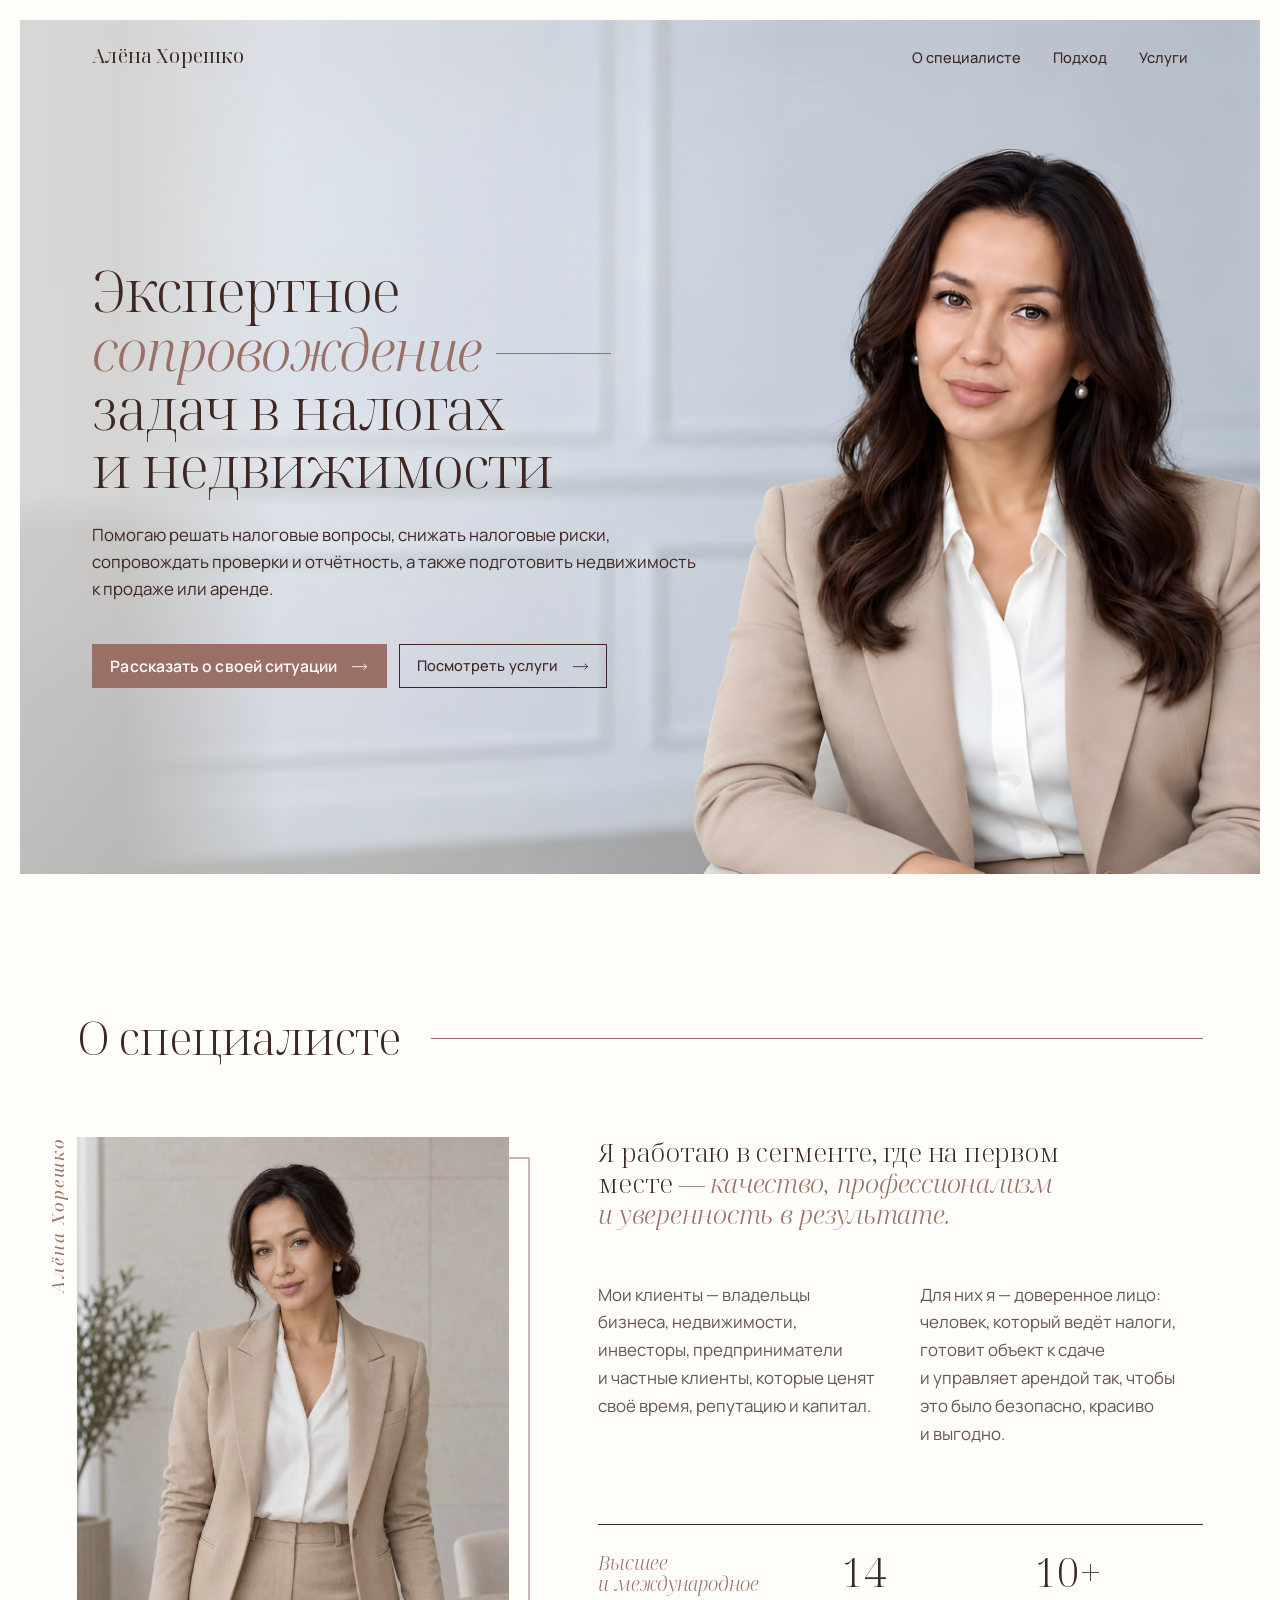
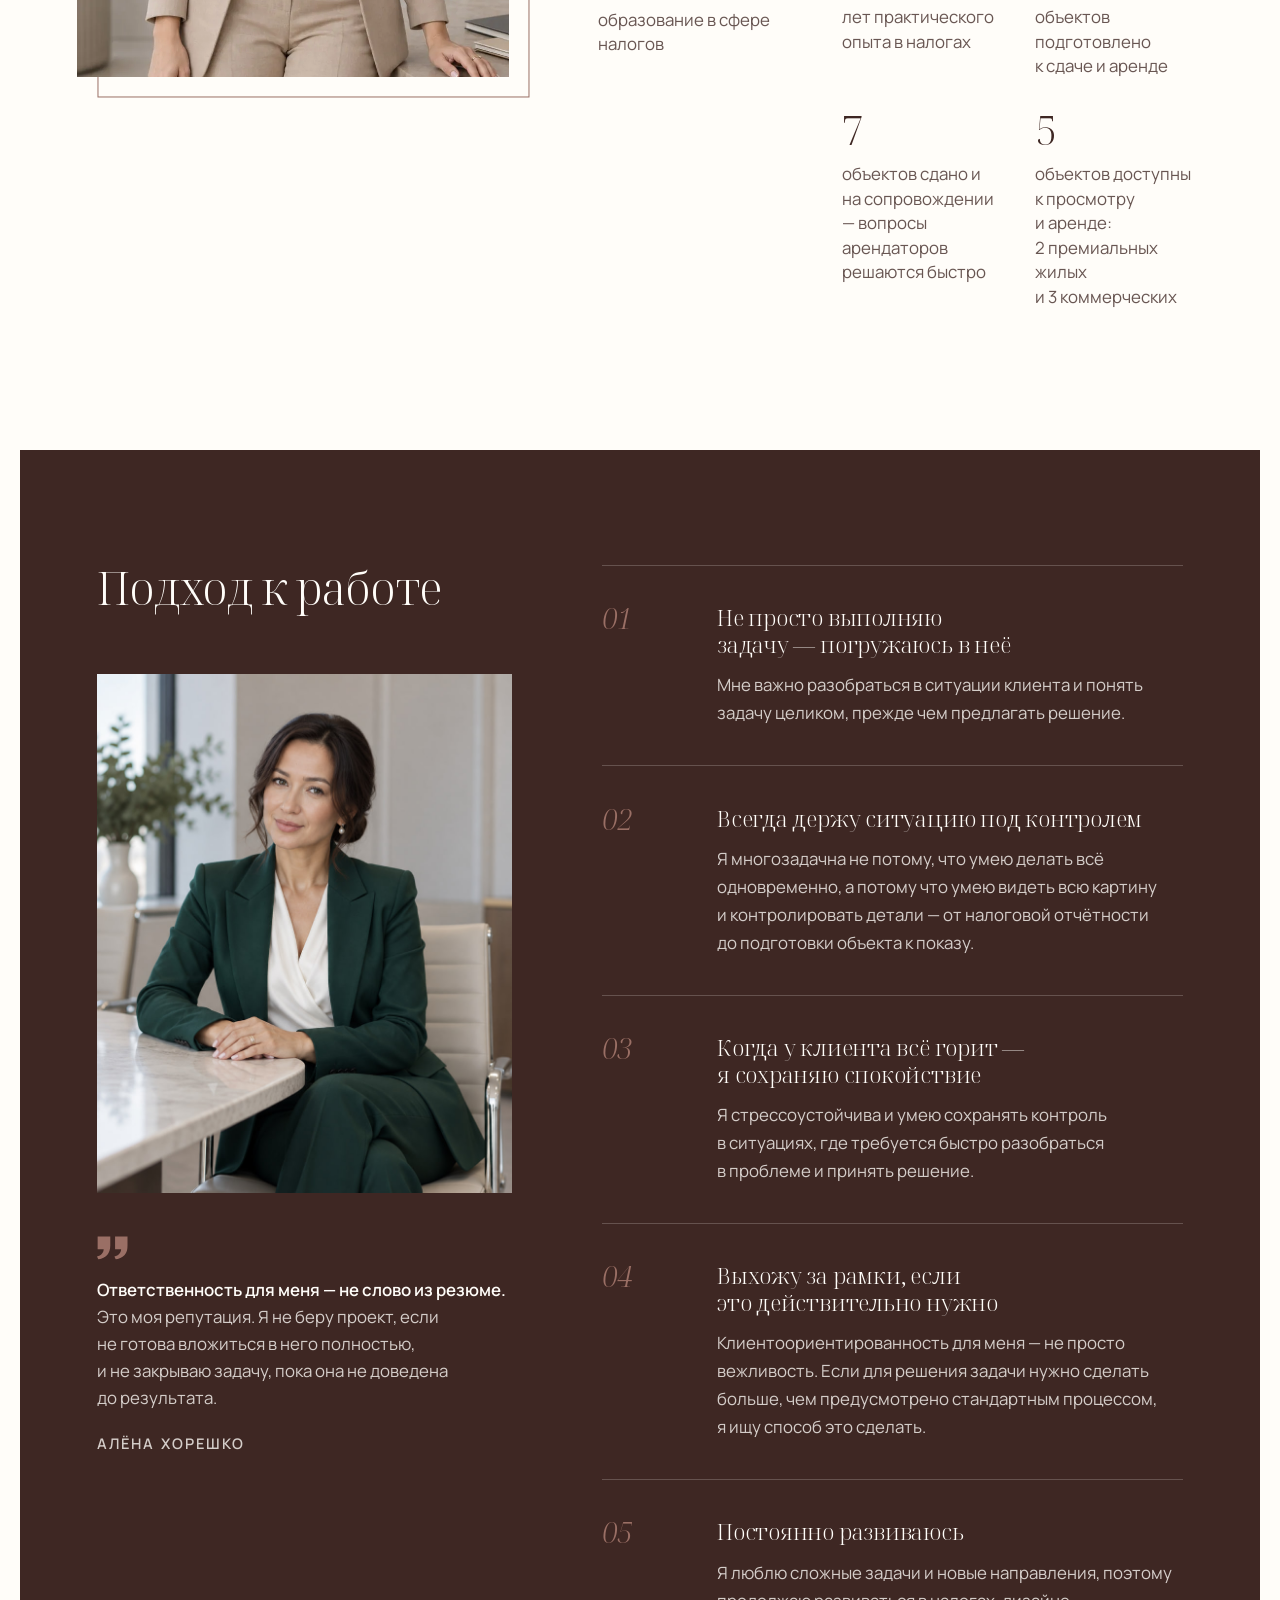
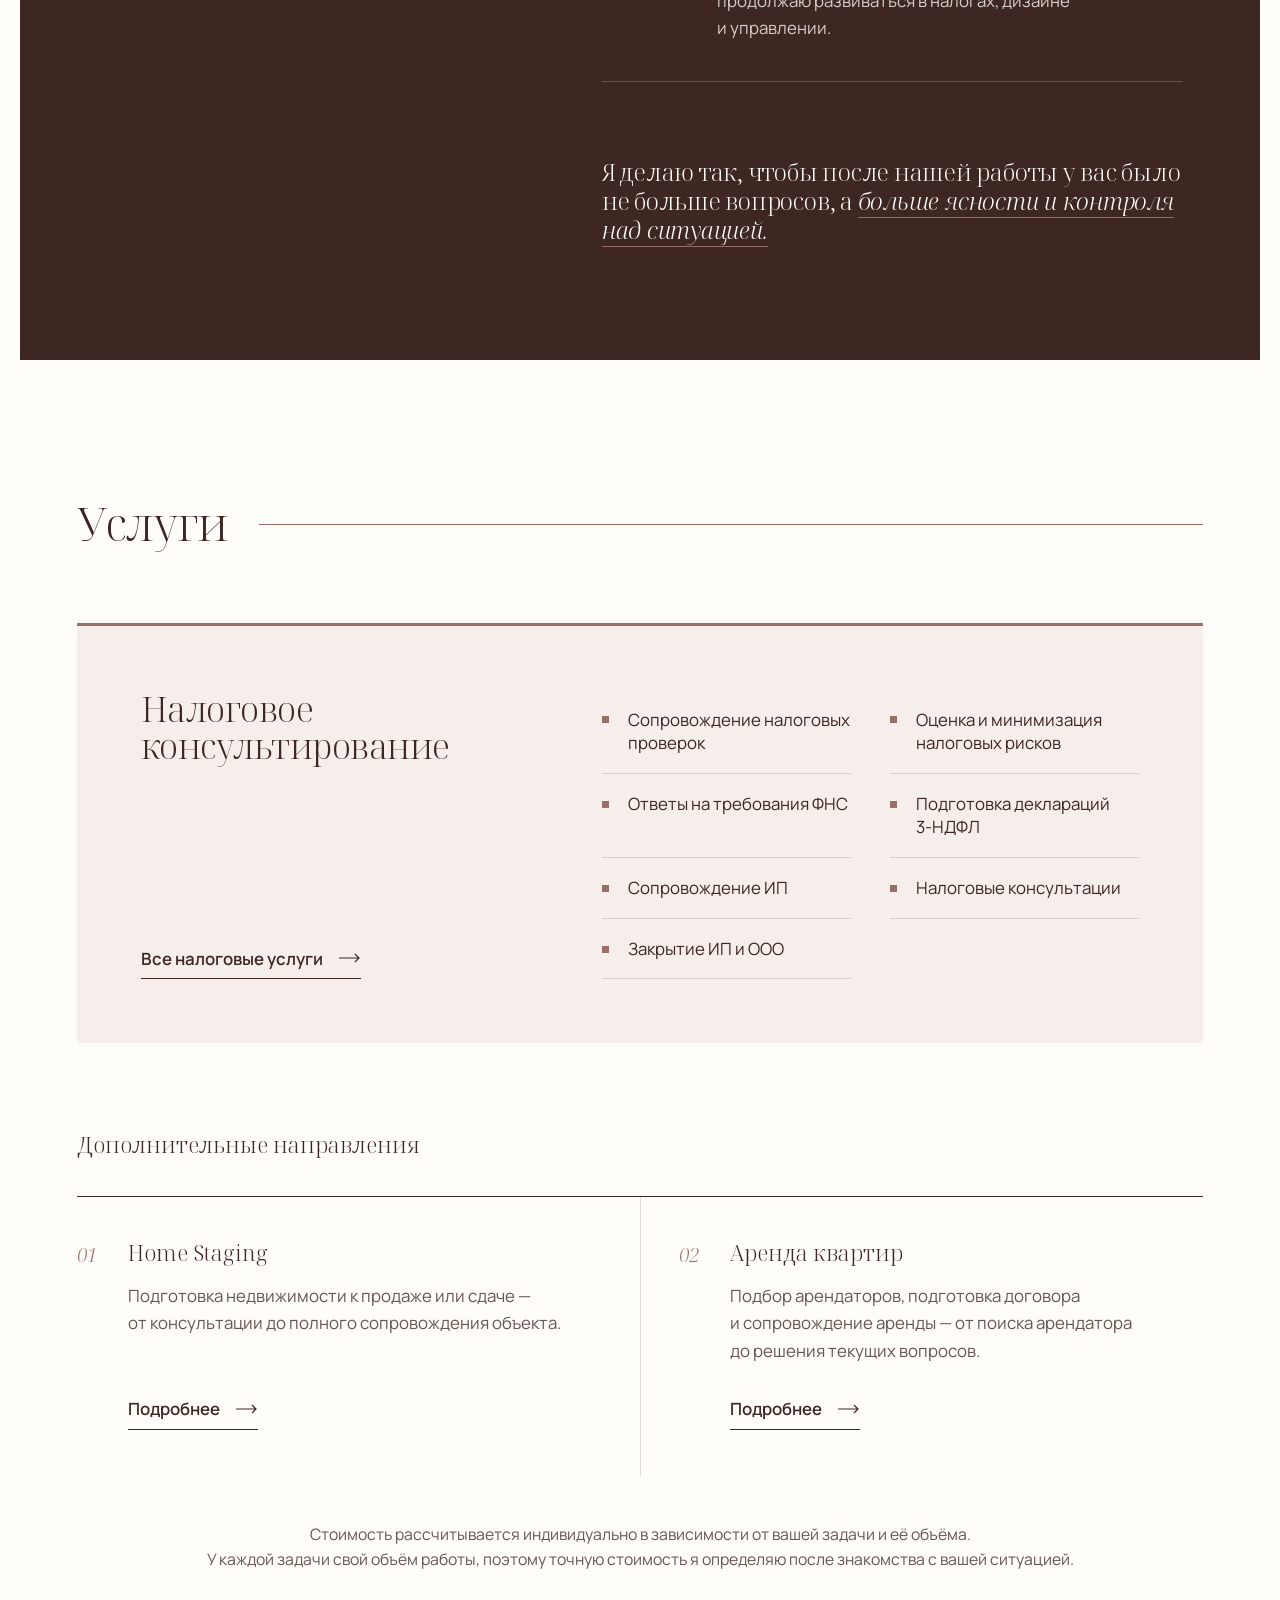
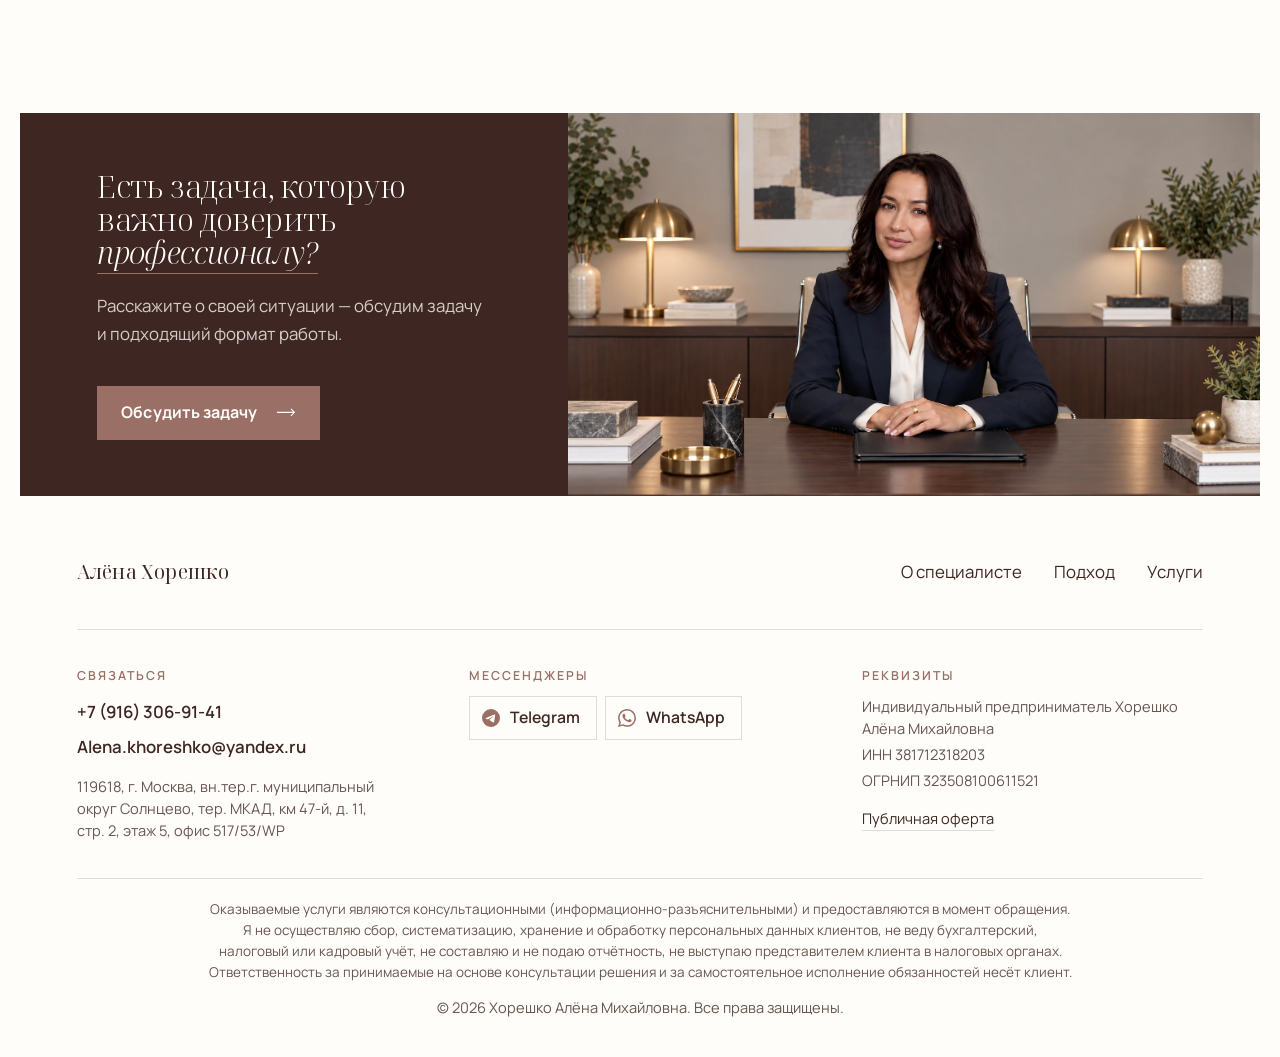
==== index.html @ bbca0799 "Аренда: второй кейс — просто фото объекта" ====
<!DOCTYPE html>
<html lang="ru">
<head>
  <meta charset="utf-8">
  <meta name="viewport" content="width=device-width, initial-scale=1">
  <title>Алёна Хорешко — сопровождение в налогах и недвижимости</title>
  <meta name="description" content="Алёна Хорешко: налоговые консультации, сопровождение налоговых проверок, 3-НДФЛ, сопровождение ИП, Home Staging и сопровождение аренды квартир. Индивидуальный подход и контроль результата.">
  <meta name="theme-color" content="#3E2723">
  <meta name="format-detection" content="telephone=no">
  <!-- После публикации указать реальный домен: -->
  <!-- <link rel="canonical" href="https://ДОМЕН/"> -->

  <meta property="og:type" content="website">
  <meta property="og:locale" content="ru_RU">
  <meta property="og:site_name" content="Алёна Хорешко">
  <meta property="og:title" content="Алёна Хорешко — экспертное сопровождение задач в налогах и недвижимости">
  <meta property="og:description" content="Помогаю решать налоговые вопросы, снижать налоговые риски, сопровождать проверки и отчётность, а также подготовить недвижимость к продаже или аренде.">
  <!-- og:image лучше указать абсолютным адресом после публикации: https://ДОМЕН/assets/img/og-image.jpg -->
  <meta property="og:image" content="assets/img/og-image.jpg">
  <meta property="og:image:width" content="1200">
  <meta property="og:image:height" content="630">
  <meta name="twitter:card" content="summary_large_image">

  <link rel="icon" href="favicon.ico" sizes="48x48">
  <link rel="icon" href="favicon.svg" type="image/svg+xml">
  <link rel="apple-touch-icon" href="apple-touch-icon.png">

  <link rel="preconnect" href="https://fonts.googleapis.com">
  <link rel="preconnect" href="https://fonts.gstatic.com" crossorigin>
  <link rel="stylesheet" href="https://fonts.googleapis.com/css2?family=Manrope:wght@400;500;600;700&amp;family=Noto+Serif+Display:ital,wght@0,300;0,400;1,300;1,400&amp;display=swap">


  <link rel="stylesheet" href="assets/css/style.css?v=20260929122101">

  <script type="application/ld+json">
  {
    "@context": "https://schema.org",
    "@type": "ProfessionalService",
    "name": "Алёна Хорешко",
    "description": "Экспертное сопровождение задач в налогах и недвижимости: налоговое консультирование, сопровождение налоговых проверок, Home Staging, сопровождение аренды квартир.",
    "image": "assets/img/og-image.jpg",
    "founder": {
      "@type": "Person",
      "name": "Алёна Хорешко",
      "knowsAbout": ["Налоговое консультирование", "Налоговые проверки", "Декларация 3-НДФЛ", "Home Staging", "Аренда недвижимости"]
    },
    "hasOfferCatalog": {
      "@type": "OfferCatalog",
      "name": "Услуги",
      "itemListElement": [
        {"@type": "Offer", "itemOffered": {"@type": "Service", "name": "Налоговое консультирование"}},
        {"@type": "Offer", "itemOffered": {"@type": "Service", "name": "Home Staging"}},
        {"@type": "Offer", "itemOffered": {"@type": "Service", "name": "Аренда квартир"}}
      ]
    }
  }
  </script>
</head>
<body>
  <a class="skip-link" href="#main">Перейти к содержанию</a>

  <div class="frame">
    <header class="site-header" id="top">
      <a class="logo" href="#top" aria-label="Алёна Хорешко — на главную">Алёна Хорешко</a>

      <button class="menu-toggle" type="button" aria-expanded="false" aria-controls="site-nav">
        <span class="menu-toggle__label visually-hidden">Открыть меню</span>
        <span class="menu-toggle__bars" aria-hidden="true"></span>
      </button>

      <nav class="site-nav" id="site-nav" aria-label="Основная навигация">
        <ul class="site-nav__list">
          <li><a class="site-nav__link" href="#about">О специалисте</a></li>
          <li><a class="site-nav__link" href="#approach">Подход</a></li>
          <li><a class="site-nav__link" href="#services">Услуги</a></li>
        </ul>
      </nav>
    </header>

    <main id="main">

      <!-- 01 — Первый экран -->
      <section class="hero" aria-labelledby="hero-title">
        <picture class="hero__media">
          <!-- единый кадр на всех экранах: свободный фон под текст слева, портрет справа -->
          <img class="hero__img"
               src="assets/img/hero-alena-office.webp"
               width="6400" height="3600"
               alt="Алёна Хорешко в бежевом костюме в светлом офисе"
               fetchpriority="high" decoding="async">
        </picture>

        <div class="hero__content">
          <h1 class="hero__title" id="hero-title">
            Экспертное <em class="hero__accent">сопровождение</em>
            задач в&nbsp;налогах и&nbsp;недвижимости
          </h1>
          <p class="hero__lead">
            Помогаю решать налоговые вопросы, снижать налоговые риски, сопровождать проверки и&nbsp;отчётность, а&nbsp;также подготовить недвижимость к&nbsp;продаже или аренде.
          </p>
          <div class="hero__actions">
            <a class="btn btn--primary btn--on-dark" href="#contact" data-contact aria-haspopup="dialog">
              <span>Рассказать о&nbsp;своей ситуации</span>
              <svg class="btn__icon" width="22" height="10" viewBox="0 0 22 10" aria-hidden="true" focusable="false"><path d="M0 5h20M16 1l4 4-4 4" fill="none" stroke="currentColor" stroke-width="1.2"/></svg>
            </a>
            <a class="btn btn--ghost" href="#services">
              <span>Посмотреть услуги</span>
              <svg class="btn__icon" width="22" height="10" viewBox="0 0 22 10" aria-hidden="true" focusable="false"><path d="M0 5h20M16 1l4 4-4 4" fill="none" stroke="currentColor" stroke-width="1.2"/></svg>
            </a>
          </div>
        </div>
      </section>

      <!-- 02 — О специалисте -->
      <section class="section about" id="about" aria-labelledby="about-title">
        <div class="section-head" data-reveal>
          <h2 class="section-head__title" id="about-title">О&nbsp;специалисте</h2>
          <span class="section-head__rule" aria-hidden="true"></span>
        </div>

        <div class="about__grid">
          <figure class="about__photo framed" data-reveal>
            <!-- исходный файл без пересжатия -->
            <picture>
              <img src="assets/img/alena-about-new.png"
                   width="853" height="1280" loading="lazy" decoding="async"
                   alt="Алёна Хорешко в светлом костюме">
            </picture>
            <span class="about__signature" aria-hidden="true">Алёна Хорешко</span>
          </figure>

          <div class="about__body">
            <p class="about__statement" data-reveal>
              Я&nbsp;работаю в&nbsp;сегменте, где на&nbsp;первом месте&nbsp;— <em>качество, профессионализм и&nbsp;уверенность в&nbsp;результате.</em>
            </p>
            <div class="about__text" data-reveal>
              <p>Мои клиенты&nbsp;— владельцы бизнеса, недвижимости, инвесторы, предприниматели и&nbsp;частные клиенты, которые ценят своё время, репутацию и&nbsp;капитал.</p>
              <p>Для них я&nbsp;— доверенное лицо: человек, который ведёт налоги, готовит объект к&nbsp;сдаче и&nbsp;управляет арендой так, чтобы это было безопасно, красиво и&nbsp;выгодно.</p>
            </div>
            <ul class="facts" data-reveal>
              <li class="fact fact--wide">
                <span class="fact__value fact__value--word">Высшее и&nbsp;международное</span>
                <span class="fact__label">образование в&nbsp;сфере налогов</span>
              </li>
              <li class="fact">
                <span class="fact__value">14</span>
                <span class="fact__label">лет практического опыта в&nbsp;налогах</span>
              </li>
              <li class="fact">
                <span class="fact__value">10+</span>
                <span class="fact__label">объектов подготовлено к&nbsp;сдаче и&nbsp;аренде</span>
              </li>
              <li class="fact">
                <span class="fact__value">7</span>
                <span class="fact__label">объектов сдано и на&nbsp;сопровождении&nbsp;— вопросы арендаторов решаются быстро</span>
              </li>
              <li class="fact">
                <span class="fact__value">5</span>
                <span class="fact__label">объектов доступны к&nbsp;просмотру и&nbsp;аренде: 2&nbsp;премиальных жилых и&nbsp;3&nbsp;коммерческих</span>
              </li>
            </ul>
          </div>
        </div>
      </section>

      <!-- 03 — Подход к работе -->
      <section class="section approach" id="approach" aria-labelledby="approach-title">
        <div class="approach__inner">
          <div class="approach__aside">
            <div class="section-head section-head--light" data-reveal>
              <h2 class="section-head__title" id="approach-title">Подход к&nbsp;работе</h2>
            </div>

            <figure class="quote" data-reveal>
              <div class="quote__photo">
                <picture>
                  <img src="assets/img/alena-approach-new.png"
                       width="853" height="1280" loading="lazy" decoding="async"
                       alt="Алёна Хорешко в зелёном костюме">
                </picture>
              </div>
              <blockquote class="quote__text">
                <svg class="quote__mark" width="34" height="26" viewBox="0 0 34 26" aria-hidden="true" focusable="false"><path d="M0 26V15.6C0 6.9 4.6 1.7 13.2 0l1.5 3.3C9.9 4.6 7.5 7.4 7.3 11.4H14V26H0Zm19.3 0V15.6C19.3 6.9 23.9 1.7 32.5 0L34 3.3c-4.8 1.3-7.2 4.1-7.4 8.1h6.7V26H19.3Z" fill="currentColor"/></svg>
                <p><strong>Ответственность для меня&nbsp;— не&nbsp;слово из&nbsp;резюме.</strong> Это моя репутация. Я&nbsp;не&nbsp;беру проект, если не&nbsp;готова вложиться в&nbsp;него полностью, и&nbsp;не&nbsp;закрываю задачу, пока она не&nbsp;доведена до&nbsp;результата.</p>
              </blockquote>
              <figcaption class="quote__author">Алёна Хорешко</figcaption>
            </figure>
          </div>

          <div class="approach__main">
            <ol class="principles">
              <li class="principle" data-reveal>
                <span class="principle__num" aria-hidden="true">01</span>
                <div class="principle__body">
                  <h3 class="principle__title">Не просто выполняю задачу&nbsp;— погружаюсь в&nbsp;неё</h3>
                  <p>Мне важно разобраться в&nbsp;ситуации клиента и&nbsp;понять задачу целиком, прежде чем предлагать решение.</p>
                </div>
              </li>
              <li class="principle" data-reveal>
                <span class="principle__num" aria-hidden="true">02</span>
                <div class="principle__body">
                  <h3 class="principle__title">Всегда держу ситуацию под контролем</h3>
                  <p>Я&nbsp;многозадачна не&nbsp;потому, что умею делать всё одновременно, а&nbsp;потому что умею видеть всю картину и&nbsp;контролировать детали&nbsp;— от&nbsp;налоговой отчётности до&nbsp;подготовки объекта к&nbsp;показу.</p>
                </div>
              </li>
              <li class="principle" data-reveal>
                <span class="principle__num" aria-hidden="true">03</span>
                <div class="principle__body">
                  <h3 class="principle__title">Когда у&nbsp;клиента всё горит&nbsp;— я&nbsp;сохраняю спокойствие</h3>
                  <p>Я&nbsp;стрессоустойчива и&nbsp;умею сохранять контроль в&nbsp;ситуациях, где требуется быстро разобраться в&nbsp;проблеме и&nbsp;принять решение.</p>
                </div>
              </li>
              <li class="principle" data-reveal>
                <span class="principle__num" aria-hidden="true">04</span>
                <div class="principle__body">
                  <h3 class="principle__title">Выхожу за&nbsp;рамки, если это действительно нужно</h3>
                  <p>Клиентоориентированность для меня&nbsp;— не&nbsp;просто вежливость. Если для решения задачи нужно сделать больше, чем предусмотрено стандартным процессом, я&nbsp;ищу способ это сделать.</p>
                </div>
              </li>
              <li class="principle" data-reveal>
                <span class="principle__num" aria-hidden="true">05</span>
                <div class="principle__body">
                  <h3 class="principle__title">Постоянно развиваюсь</h3>
                  <p>Я&nbsp;люблю сложные задачи и&nbsp;новые направления, поэтому продолжаю развиваться в&nbsp;налогах, дизайне и&nbsp;управлении.</p>
                </div>
              </li>
            </ol>

            <p class="approach__outro" data-reveal>
              Я&nbsp;делаю так, чтобы после нашей работы у&nbsp;вас было не&nbsp;больше вопросов, а&nbsp;<em>больше ясности и&nbsp;контроля над ситуацией.</em>
            </p>
          </div>
        </div>
      </section>

      <!-- 04 — Услуги -->
      <section class="section services" id="services" aria-labelledby="services-title">
        <div class="section-head" data-reveal>
          <h2 class="section-head__title" id="services-title">Услуги</h2>
          <span class="section-head__rule" aria-hidden="true"></span>
        </div>

        <article class="service-main" aria-labelledby="service-tax-title" data-reveal>
          <div class="service-main__head">
            <h3 class="service-main__title" id="service-tax-title">Налоговое консультирование</h3>
            <a class="link-arrow" href="nalogovoe-konsultirovanie.html">
              <span>Все налоговые услуги</span>
              <svg class="link-arrow__icon" width="22" height="10" viewBox="0 0 22 10" aria-hidden="true" focusable="false"><path d="M0 5h20M16 1l4 4-4 4" fill="none" stroke="currentColor" stroke-width="1.2"/></svg>
            </a>
          </div>
          <ul class="service-main__list">
            <li>Сопровождение налоговых проверок</li>
            <li>Оценка и&nbsp;минимизация налоговых рисков</li>
            <li>Ответы на&nbsp;требования ФНС</li>
            <li>Подготовка деклараций 3&#8209;НДФЛ</li>
            <li>Сопровождение ИП</li>
            <li>Налоговые консультации</li>
            <li>Закрытие ИП и&nbsp;ООО</li>
          </ul>
        </article>

        <div class="service-extra">
          <h3 class="service-extra__title" data-reveal>Дополнительные направления</h3>
          <div class="service-extra__grid">
            <article class="service-card" data-reveal>
              <span class="service-card__num" aria-hidden="true">01</span>
              <h4 class="service-card__title" lang="en">Home Staging</h4>
              <p class="service-card__text">Подготовка недвижимости к&nbsp;продаже или сдаче&nbsp;— от&nbsp;консультации до&nbsp;полного сопровождения объекта.</p>
              <a class="link-arrow service-card__more" href="home-staging.html">
                <span>Подробнее<span class="visually-hidden"> о Home Staging</span></span>
                <svg class="link-arrow__icon" width="22" height="10" viewBox="0 0 22 10" aria-hidden="true" focusable="false"><path d="M0 5h20M16 1l4 4-4 4" fill="none" stroke="currentColor" stroke-width="1.2"/></svg>
              </a>
            </article>
            <article class="service-card" data-reveal>
              <span class="service-card__num" aria-hidden="true">02</span>
              <h4 class="service-card__title">Аренда квартир</h4>
              <p class="service-card__text">Подбор арендаторов, подготовка договора и&nbsp;сопровождение аренды&nbsp;— от&nbsp;поиска арендатора до&nbsp;решения текущих вопросов.</p>
              <a class="link-arrow service-card__more" href="arenda-kvartir.html">
                <span>Подробнее<span class="visually-hidden"> об аренде квартир</span></span>
                <svg class="link-arrow__icon" width="22" height="10" viewBox="0 0 22 10" aria-hidden="true" focusable="false"><path d="M0 5h20M16 1l4 4-4 4" fill="none" stroke="currentColor" stroke-width="1.2"/></svg>
              </a>
            </article>
          </div>
        </div>

        <div class="services__note" data-reveal>
          <p class="services__note-lead">Стоимость рассчитывается индивидуально в&nbsp;зависимости от&nbsp;вашей задачи и&nbsp;её&nbsp;объёма.</p>
          <p class="services__note-text">У&nbsp;каждой задачи свой объём работы, поэтому точную стоимость я&nbsp;определяю после знакомства с&nbsp;вашей ситуацией.</p>
        </div>
      </section>

      <!-- 07 — Финальный CTA -->
      <section class="cta" id="contact" aria-labelledby="cta-title">
        <div class="cta__content" data-reveal>
          <h2 class="cta__title" id="cta-title">Есть задача, которую важно доверить <em>профессионалу?</em></h2>
          <p class="cta__text">Расскажите о&nbsp;своей ситуации&nbsp;— обсудим задачу и&nbsp;подходящий формат работы.</p>
          <a class="btn btn--primary btn--on-dark" href="#contact" data-contact aria-haspopup="dialog">
            <span>Обсудить задачу</span>
            <svg class="btn__icon" width="22" height="10" viewBox="0 0 22 10" aria-hidden="true" focusable="false"><path d="M0 5h20M16 1l4 4-4 4" fill="none" stroke="currentColor" stroke-width="1.2"/></svg>
          </a>
        </div>
        <div class="cta__photo">
          <picture>
            <img src="assets/img/alena-cta-office.webp"
                 width="1672" height="941" loading="lazy" decoding="async"
                 alt="Алёна Хорешко за рабочим столом">
          </picture>
        </div>
      </section>
    </main>

    <footer class="site-footer">
      <div class="site-footer__top">
        <a class="logo logo--footer" href="#top">Алёна Хорешко</a>
        <nav class="site-footer__nav" aria-label="Навигация в подвале">
          <ul>
            <li><a href="#about">О специалисте</a></li>
            <li><a href="#approach">Подход</a></li>
            <li><a href="#services">Услуги</a></li>
          </ul>
        </nav>
      </div>
      <div class="site-footer__bottom">
        <div class="site-footer__col">
          <p class="site-footer__label">Связаться</p>
          <ul class="site-footer__contacts">
            <li><a href="tel:+79163069141">+7&nbsp;(916)&nbsp;306&#8209;91&#8209;41</a></li>
            <li><a href="mailto:Alena.khoreshko@yandex.ru">Alena.khoreshko@yandex.ru</a></li>
          </ul>
          <p class="site-footer__address">119618, г.&nbsp;Москва, вн.тер.г. муниципальный округ Солнцево, тер. МКАД, км&nbsp;47&#8209;й, д.&nbsp;11, стр.&nbsp;2, этаж&nbsp;5, офис 517/53/WP</p>
        </div>
        <div class="site-footer__col">
          <p class="site-footer__label">Мессенджеры</p>
          <!-- ЗАМЕНИТЬ: точные ссылки на Telegram и WhatsApp пришлёт заказчик -->
          <ul class="site-footer__messengers">
            <li><a href="https://t.me/+79163069141" target="_blank" rel="noopener"><svg class="msg-icon" width="18" height="18" viewBox="0 0 24 24" aria-hidden="true" focusable="false"><path fill="currentColor" d="M11.944 0A12 12 0 0 0 0 12a12 12 0 0 0 12 12 12 12 0 0 0 12-12A12 12 0 0 0 12 0a12 12 0 0 0-.056 0zm4.962 7.224c.1-.002.321.023.465.14a.506.506 0 0 1 .171.325c.016.093.036.306.02.472-.18 1.898-.962 6.502-1.36 8.627-.168.9-.499 1.201-.82 1.23-.696.065-1.225-.46-1.9-.902-1.056-.693-1.653-1.124-2.678-1.8-1.185-.78-.417-1.21.258-1.91.177-.184 3.247-2.977 3.307-3.23.007-.032.014-.15-.056-.212s-.174-.041-.249-.024c-.106.024-1.793 1.14-5.061 3.345-.48.33-.913.49-1.302.48-.428-.008-1.252-.241-1.865-.44-.752-.245-1.349-.374-1.297-.789.027-.216.325-.437.893-.663 3.498-1.524 5.83-2.529 6.998-3.014 3.332-1.386 4.025-1.627 4.476-1.635z"/></svg><span>Telegram</span></a></li>
            <li><a href="https://wa.me/79163069141" target="_blank" rel="noopener"><svg class="msg-icon" width="18" height="18" viewBox="0 0 24 24" aria-hidden="true" focusable="false"><path fill="currentColor" d="M17.472 14.382c-.297-.149-1.758-.867-2.03-.967-.273-.099-.471-.148-.67.15-.197.297-.767.966-.94 1.164-.173.199-.347.223-.644.075-.297-.15-1.255-.463-2.39-1.475-.883-.788-1.48-1.761-1.653-2.059-.173-.297-.018-.458.13-.606.134-.133.298-.347.446-.52.149-.174.198-.298.298-.497.099-.198.05-.371-.025-.52-.075-.149-.669-1.612-.916-2.207-.242-.579-.487-.5-.669-.51-.173-.008-.371-.01-.57-.01-.198 0-.52.074-.792.372-.272.297-1.04 1.016-1.04 2.479 0 1.462 1.065 2.875 1.213 3.074.149.198 2.096 3.2 5.077 4.487.709.306 1.262.489 1.694.625.712.227 1.36.195 1.871.118.571-.085 1.758-.719 2.006-1.413.248-.694.248-1.289.173-1.413-.074-.124-.272-.198-.57-.347m-5.421 7.403h-.004a9.87 9.87 0 0 1-5.031-1.378l-.361-.214-3.741.982.998-3.648-.235-.374a9.86 9.86 0 0 1-1.51-5.26c.001-5.45 4.436-9.884 9.888-9.884 2.64 0 5.122 1.03 6.988 2.898a9.825 9.825 0 0 1 2.893 6.994c-.003 5.45-4.437 9.884-9.885 9.884m8.413-18.297A11.815 11.815 0 0 0 12.05 0C5.495 0 .16 5.335.157 11.892c0 2.096.547 4.142 1.588 5.945L.057 24l6.305-1.654a11.882 11.882 0 0 0 5.683 1.448h.005c6.554 0 11.89-5.335 11.893-11.893a11.821 11.821 0 0 0-3.48-8.413z"/></svg><span>WhatsApp</span></a></li>
          </ul>
        </div>
        <div class="site-footer__col">
          <p class="site-footer__label">Реквизиты</p>
          <p class="site-footer__legal">
            <span>Индивидуальный предприниматель Хорешко Алёна Михайловна</span>
            <span>ИНН 381712318203</span>
            <span>ОГРНИП 323508100611521</span>
          </p>
          <a class="site-footer__doc" href="oferta.html">Публичная оферта</a>
        </div>
      </div>
      <div class="site-footer__base">
        <p class="site-footer__disclaimer">Оказываемые услуги являются консультационными (информационно-разъяснительными) и&nbsp;предоставляются в&nbsp;момент обращения. Я&nbsp;не&nbsp;осуществляю сбор, систематизацию, хранение и&nbsp;обработку персональных данных клиентов, не&nbsp;веду бухгалтерский, налоговый или кадровый учёт, не&nbsp;составляю и&nbsp;не&nbsp;подаю отчётность, не&nbsp;выступаю представителем клиента в&nbsp;налоговых органах. Ответственность за&nbsp;принимаемые на&nbsp;основе консультации решения и&nbsp;за&nbsp;самостоятельное исполнение обязанностей несёт клиент.</p>
        <p class="site-footer__copy">© <span data-year>2026</span> Хорешко Алёна Михайловна. Все права защищены.</p>
      </div>
    </footer>
  </div>

  <!-- окно «Свяжитесь любым способом»: открывают все кнопки с data-contact -->
  <dialog class="contact-modal" id="contact-modal" aria-labelledby="contact-modal-title">
    <div class="contact-modal__box">
      <button class="contact-modal__close" type="button" data-contact-close>
        <span class="visually-hidden">Закрыть</span>
        <svg width="18" height="18" viewBox="0 0 18 18" aria-hidden="true" focusable="false"><path d="M1 1l16 16M17 1L1 17" fill="none" stroke="currentColor" stroke-width="1.2"/></svg>
      </button>
      <p class="contact-modal__kicker">Контакты</p>
      <h2 class="contact-modal__title" id="contact-modal-title">Свяжитесь любым <em>удобным способом</em></h2>
      <ul class="contact-modal__list">
        <li><span class="contact-modal__label">Телефон</span><a href="tel:+79163069141">+7&nbsp;(916)&nbsp;306&#8209;91&#8209;41</a></li>
        <li><span class="contact-modal__label">Почта</span><a href="mailto:Alena.khoreshko@yandex.ru">Alena.khoreshko@yandex.ru</a></li>
        <li><span class="contact-modal__label">Адрес</span><span>119618, г.&nbsp;Москва, вн.тер.г. муниципальный округ Солнцево, тер. МКАД, км&nbsp;47&#8209;й, д.&nbsp;11, стр.&nbsp;2, этаж&nbsp;5, офис 517/53/WP</span></li>
      </ul>
      <!-- ЗАМЕНИТЬ: точные ссылки на Telegram и WhatsApp пришлёт заказчик -->
      <ul class="contact-modal__messengers">
        <li><a href="https://t.me/+79163069141" target="_blank" rel="noopener"><svg class="msg-icon" width="18" height="18" viewBox="0 0 24 24" aria-hidden="true" focusable="false"><path fill="currentColor" d="M11.944 0A12 12 0 0 0 0 12a12 12 0 0 0 12 12 12 12 0 0 0 12-12A12 12 0 0 0 12 0a12 12 0 0 0-.056 0zm4.962 7.224c.1-.002.321.023.465.14a.506.506 0 0 1 .171.325c.016.093.036.306.02.472-.18 1.898-.962 6.502-1.36 8.627-.168.9-.499 1.201-.82 1.23-.696.065-1.225-.46-1.9-.902-1.056-.693-1.653-1.124-2.678-1.8-1.185-.78-.417-1.21.258-1.91.177-.184 3.247-2.977 3.307-3.23.007-.032.014-.15-.056-.212s-.174-.041-.249-.024c-.106.024-1.793 1.14-5.061 3.345-.48.33-.913.49-1.302.48-.428-.008-1.252-.241-1.865-.44-.752-.245-1.349-.374-1.297-.789.027-.216.325-.437.893-.663 3.498-1.524 5.83-2.529 6.998-3.014 3.332-1.386 4.025-1.627 4.476-1.635z"/></svg><span>Telegram</span></a></li>
        <li><a href="https://wa.me/79163069141" target="_blank" rel="noopener"><svg class="msg-icon" width="18" height="18" viewBox="0 0 24 24" aria-hidden="true" focusable="false"><path fill="currentColor" d="M17.472 14.382c-.297-.149-1.758-.867-2.03-.967-.273-.099-.471-.148-.67.15-.197.297-.767.966-.94 1.164-.173.199-.347.223-.644.075-.297-.15-1.255-.463-2.39-1.475-.883-.788-1.48-1.761-1.653-2.059-.173-.297-.018-.458.13-.606.134-.133.298-.347.446-.52.149-.174.198-.298.298-.497.099-.198.05-.371-.025-.52-.075-.149-.669-1.612-.916-2.207-.242-.579-.487-.5-.669-.51-.173-.008-.371-.01-.57-.01-.198 0-.52.074-.792.372-.272.297-1.04 1.016-1.04 2.479 0 1.462 1.065 2.875 1.213 3.074.149.198 2.096 3.2 5.077 4.487.709.306 1.262.489 1.694.625.712.227 1.36.195 1.871.118.571-.085 1.758-.719 2.006-1.413.248-.694.248-1.289.173-1.413-.074-.124-.272-.198-.57-.347m-5.421 7.403h-.004a9.87 9.87 0 0 1-5.031-1.378l-.361-.214-3.741.982.998-3.648-.235-.374a9.86 9.86 0 0 1-1.51-5.26c.001-5.45 4.436-9.884 9.888-9.884 2.64 0 5.122 1.03 6.988 2.898a9.825 9.825 0 0 1 2.893 6.994c-.003 5.45-4.437 9.884-9.885 9.884m8.413-18.297A11.815 11.815 0 0 0 12.05 0C5.495 0 .16 5.335.157 11.892c0 2.096.547 4.142 1.588 5.945L.057 24l6.305-1.654a11.882 11.882 0 0 0 5.683 1.448h.005c6.554 0 11.89-5.335 11.893-11.893a11.821 11.821 0 0 0-3.48-8.413z"/></svg><span>WhatsApp</span></a></li>
      </ul>
    </div>
  </dialog>

  <script src="assets/js/main.js?v=20260929122101" defer></script>
</body>
</html>
---- assets/css/style.css ----
/* =========================================================
   Алёна Хорешко — главная страница
   Палитра: #FFFDF9 (фон) · #3E2723 (основной) · #9A6F65 (акцент)
   ========================================================= */

:root {
  --bg: #FFFDF9;
  --main: #3E2723;
  --accent: #9A6F65;

  /* производные от палитры (те же цвета с прозрачностью) */
  --main-70: rgba(62, 39, 35, .78);
  --main-60: rgba(62, 39, 35, .66);   /* самый бледный текст, который ещё проходит контраст 4.5:1 */
  --main-15: rgba(62, 39, 35, .15);
  --main-08: rgba(62, 39, 35, .08);
  --bg-75: rgba(255, 253, 249, .78);
  --bg-20: rgba(255, 253, 249, .2);
  --accent-10: rgba(154, 111, 101, .1);

  /* на сайте только две толщины линий */
  --line: 1px;
  --line-bold: 3px;

  --font-serif: "Noto Serif Display", "Times New Roman", Georgia, serif;
  --font-sans: "Manrope", "Segoe UI", "Helvetica Neue", Arial, sans-serif;

  --pad: clamp(20px, 6vw, 104px);                /* внутренние поля блоков */
  /* поле контента: не меньше --pad, на широких экранах держит колонку 1440px */
  --px: max(var(--pad), calc((100% - 1440px) / 2));
  --section-gap: clamp(88px, 11vw, 176px);
  --hero-gap: clamp(12px, 1.6vw, 24px);          /* поля вокруг фото первого экрана */
  --ease: cubic-bezier(.22, .61, .36, 1);
}

/* ---------- reset ---------- */
*, *::before, *::after { box-sizing: border-box; }
html {
  font-size: 93.75%;                 /* 15px — базовый размер всего текста */
  -webkit-text-size-adjust: 100%;
  text-size-adjust: 100%;
  scroll-behavior: smooth;
}
body {
  margin: 0;
  background: var(--bg);
  color: var(--main);
  font-family: var(--font-sans);
  font-size: .9375rem;
  line-height: 1.65;
  -webkit-font-smoothing: antialiased;
  -moz-osx-font-smoothing: grayscale;
  text-rendering: optimizeLegibility;
}
h1, h2, h3, h4, p, figure, blockquote, ul, ol { margin: 0; }
ul, ol { padding: 0; list-style: none; }
img, picture, svg { display: block; max-width: 100%; }
img { height: auto; }
a { color: inherit; }
em { font-style: italic; }
button { font: inherit; color: inherit; }
:focus-visible { outline: 2px solid var(--accent); outline-offset: 3px; }
::selection { background: var(--accent); color: var(--bg); }

.skip-link {
  position: absolute;
  left: 16px;
  top: -100px;
  z-index: 100;
  padding: 12px 20px;
  background: var(--main);
  color: var(--bg);
  text-decoration: none;
}
.skip-link:focus { top: 16px; }

section[id] { scroll-margin-top: 24px; }

/* ---------- обёртка страницы ---------- */
.frame { position: relative; overflow-x: clip; }

/* ---------- кнопки ---------- */
.btn {
  position: relative;
  display: inline-flex;
  align-items: center;
  justify-content: space-between;
  /* размеры плавно уменьшаются вместе с шириной экрана: 1440px — 60px высоты, ~770px — 44px */
  gap: clamp(12px, 1.5vw, 22px);
  min-height: clamp(44px, 4.2vw, 60px);
  padding: clamp(10px, 1.1vw, 16px) clamp(16px, 1.8vw, 26px);
  border: var(--line) solid currentColor;
  font-family: var(--font-sans);
  font-size: clamp(.875rem, 1.25vw, 1.125rem);
  font-weight: 700;
  line-height: 1.2;
  letter-spacing: .005em;
  text-decoration: none;
  transition: background-color .25s ease, color .25s ease, border-color .25s ease;
}
.btn__icon { flex: none; width: clamp(16px, 1.5vw, 22px); height: auto; }

.btn--primary {
  background: var(--accent);
  border-color: var(--accent);
  color: var(--bg);
}
/* при наведении — светлая заливка, как у кнопки в тёмном блоке; рамка сохраняет форму на светлом фоне */
.btn--primary:hover { background: var(--bg); border-color: var(--accent); color: var(--main); }

.btn--on-dark:hover { background: var(--bg); border-color: var(--bg); color: var(--main); }

.btn--ghost {
  border-color: var(--main);
  color: var(--main);
  background: transparent;
  font-weight: 500;
  font-size: clamp(.8125rem, 1.1vw, 1rem);
}
.btn--ghost:hover { background: var(--main); color: var(--bg); }

.btn--small {
  min-height: 48px;
  padding: 12px 20px;
  font-size: .9375rem;
  font-weight: 600;
}

.visually-hidden {
  position: absolute !important;
  width: 1px;
  height: 1px;
  margin: -1px;
  padding: 0;
  overflow: hidden;
  clip: rect(0 0 0 0);
  white-space: nowrap;
  border: 0;
}

.link-arrow {
  display: inline-flex;
  align-items: center;
  gap: 16px;
  padding: 6px 0;
  font-weight: 600;
  text-decoration: none;
  border-bottom: var(--line) solid currentColor;
}
.link-arrow__icon { flex: none; transition: transform .35s var(--ease); }
.link-arrow:hover .link-arrow__icon { transform: translateX(6px); }

/* ---------- шапка ---------- */
.site-header {
  position: absolute;
  z-index: 20;
  top: 0;
  left: var(--hero-gap);
  right: var(--hero-gap);
  display: flex;
  align-items: center;
  justify-content: space-between;
  gap: 24px;
  /* от верхнего края фото до логотипа и меню — такое же поле, как от края окна до фото */
  padding: var(--hero-gap) var(--px) 0;
}
.logo {
  font-family: var(--font-serif);
  font-size: clamp(1.0625rem, 1.38vw, 1.3125rem);
  font-weight: 400;
  letter-spacing: .01em;
  text-decoration: none;
  white-space: nowrap;
}
.site-nav__list { display: flex; gap: clamp(20px, 3vw, 48px); }
.site-nav__link {
  position: relative;
  display: inline-block;
  padding: 2px 0;
  font-size: .9375rem;
  font-weight: 500;
  text-decoration: none;
}
.site-nav__link::after {
  content: "";
  position: absolute;
  left: 0;
  right: 0;
  bottom: 2px;
  height: var(--line);
  background: currentColor;
  transform: scaleX(0);
  transform-origin: right;
  transition: transform .4s var(--ease);
}
.site-nav__link:hover::after,
.site-nav__link:focus-visible::after { transform: scaleX(1); transform-origin: left; }

.menu-toggle {
  display: none;
  align-items: center;
  justify-content: flex-end;
  width: 44px;
  height: 44px;
  margin: -10px -9px -10px 0;       /* зона нажатия 44px, но шапку не раздвигает */
  padding: 0;
  background: none;
  border: 0;
  cursor: pointer;
}
.menu-toggle__bars,
.menu-toggle__bars::before,
.menu-toggle__bars::after {
  display: block;
  width: 26px;
  height: var(--line);
  background: currentColor;
  transition: transform .35s var(--ease), opacity .2s ease;
}
.menu-toggle__bars { position: relative; }
.menu-toggle__bars::before,
.menu-toggle__bars::after { content: ""; position: absolute; left: 0; }
.menu-toggle__bars::before { top: -8px; }
.menu-toggle__bars::after { top: 8px; }
.menu-toggle[aria-expanded="true"] .menu-toggle__bars { transform: rotate(45deg); }
.menu-toggle[aria-expanded="true"] .menu-toggle__bars::before { transform: translateY(8px) rotate(-90deg); }
.menu-toggle[aria-expanded="true"] .menu-toggle__bars::after { opacity: 0; }

/* ---------- 01 первый экран ---------- */
.hero {
  position: relative;
  display: flex;
  align-items: center;
  min-height: clamp(640px, calc(100vh - var(--hero-gap)), 1080px);
  min-height: clamp(640px, calc(100svh - var(--hero-gap)), 1080px);
  margin: var(--hero-gap) var(--hero-gap) 0;
  overflow: hidden;
  background: #c3c3c3;          /* цвет стены на фото, пока грузится картинка */
}
.hero__media { position: absolute; inset: 0; }
.hero__img {
  width: 100%;
  height: 100%;
  object-fit: cover;
  object-position: 78% 30%;
}
.hero::after {                  /* мягкая вуаль под текстом */
  content: "";
  position: absolute;
  inset: 0;
  background: linear-gradient(90deg, rgba(255, 253, 249, .42) 0%, rgba(255, 253, 249, .18) 42%, rgba(255, 253, 249, 0) 62%);
  pointer-events: none;
}
.hero__content {
  position: relative;
  z-index: 1;
  width: min(100%, 60%);
  padding: clamp(120px, 12vw, 160px) 0 clamp(56px, 6vw, 96px) var(--px);
}
.hero__title {
  font-family: var(--font-serif);
  font-weight: 300;
  font-size: clamp(1.9375rem, 3.45vw, 3.875rem);
  line-height: 1.02;
  letter-spacing: -.02em;
  text-wrap: balance;
}
.hero__accent {
  display: block;
  color: var(--accent);
  font-weight: 300;
  white-space: nowrap;
}
.hero__accent::after {
  content: "";
  display: inline-block;
  width: clamp(48px, 9vw, 150px);
  height: 1px;
  margin-left: .28em;
  vertical-align: .3em;
  background: var(--accent);
  transform-origin: left;
  animation: draw-line 1.4s .5s var(--ease) both;
}
.hero__lead {
  max-width: min(34em, 38vw);      /* абзац не заходит на фото при сужении */
  margin-top: clamp(24px, 2.6vw, 40px);
  font-size: clamp(1rem, 1.17vw, 1.1875rem);
  line-height: 1.6;
}
.hero__actions {
  display: flex;
  flex-wrap: wrap;
  gap: 16px;
  margin-top: clamp(36px, 4.4vw, 64px);
}

@keyframes draw-line { from { transform: scaleX(0); } to { transform: scaleX(1); } }

/* ---------- общие секции ---------- */
.section { padding: var(--section-gap) var(--px) 0; }

.section-head {
  display: flex;
  align-items: center;
  gap: clamp(20px, 2.4vw, 40px);
  margin-bottom: clamp(48px, 6vw, 96px);
}
.section-head__title {
  font-family: var(--font-serif);
  font-weight: 300;
  font-size: clamp(1.75rem, 3.53vw, 3.3125rem);
  line-height: 1;
  letter-spacing: -.02em;
}
.section-head__rule {
  flex: 1;
  min-width: 32px;
  height: var(--line);
  margin-top: .12em;            /* оптическая середина строчных букв засечкового шрифта */
  background: var(--accent);
}
.section-head--light { color: var(--bg); }

/* рамка-смещение у фото */
.framed { position: relative; }
.framed::before {
  content: "";
  position: absolute;
  inset: 0;
  border: var(--line) solid var(--accent);
  transform: translate(clamp(12px, 1.6vw, 24px), clamp(12px, 1.6vw, 24px));
  pointer-events: none;
}
.framed picture { position: relative; }

/* ---------- 02 о специалисте ---------- */
.about__grid {
  display: grid;
  grid-template-columns: minmax(0, 5fr) minmax(0, 7fr);
  gap: clamp(40px, 7vw, 128px);
  align-items: start;
}
.about__photo img {
  width: 100%;
  aspect-ratio: 4 / 5;
  object-fit: cover;
  object-position: 45% 30%;
}
.about__signature {
  position: absolute;
  top: 0;
  left: calc(-1 * clamp(28px, 2.6vw, 40px));
  writing-mode: vertical-rl;
  transform: rotate(180deg);
  font-family: var(--font-serif);
  font-style: italic;
  font-size: .9375rem;
  letter-spacing: .12em;
  color: var(--accent);
}
.about__statement {
  font-family: var(--font-serif);
  font-weight: 300;
  font-size: clamp(1.25rem, 2.04vw, 2.0625rem);
  line-height: 1.18;
  letter-spacing: -.01em;
  text-wrap: pretty;
}
.about__statement em { color: var(--accent); }
.about__text {
  display: grid;
  grid-template-columns: 1fr 1fr;
  gap: clamp(20px, 3vw, 48px);
  margin-top: clamp(36px, 4vw, 64px);
  color: var(--main-70);
  font-size: clamp(.9375rem, 1.03vw, 1rem);
}

.facts {
  display: grid;
  grid-template-columns: minmax(0, 1.3fr) repeat(2, minmax(0, 1fr));
  gap: 32px clamp(16px, 2vw, 32px);
  margin-top: clamp(48px, 6vw, 96px);
  padding-top: 28px;
  border-top: var(--line) solid var(--main);
}
.fact {
  display: flex;
  flex-direction: column;
  gap: 12px;
}
/* образование — слева, цифры рядом сеткой 2 × 2 */
.fact--wide { grid-row: span 2; }
.fact__value {
  font-family: var(--font-serif);
  font-weight: 300;
  font-size: clamp(1.9375rem, 3.1vw, 3rem);
  line-height: 1;
}
.fact__value--word {
  font-style: italic;
  color: var(--accent);
  font-size: clamp(1.0625rem, 1.46vw, 1.5rem);
  line-height: 1.1;
}
.fact__label { font-size: .9375rem; line-height: 1.45; color: var(--main-70); }

/* ---------- 03 подход ---------- */
.approach {
  padding-left: 0;
  padding-right: 0;
}
.approach__inner {
  display: grid;
  grid-template-columns: minmax(0, 5fr) minmax(0, 7fr);
  gap: clamp(40px, 7vw, 128px);
  padding: clamp(72px, 9vw, 144px) var(--px);
  background: var(--main);
  color: var(--bg);
}
.approach__aside { position: relative; }
.approach__aside > .quote {
  position: sticky;
  top: 40px;
}
.approach .section-head { margin-bottom: clamp(40px, 5vw, 72px); }

.quote__photo { position: relative; }
.quote__photo img {
  width: 100%;
  aspect-ratio: 4 / 5;
  object-fit: cover;
  object-position: 50% 25%;
}
.quote__text {
  margin-top: clamp(32px, 3.4vw, 48px);
  color: var(--bg-75);
  font-size: clamp(.9375rem, 1.08vw, 1.0625rem);
  line-height: 1.6;
}
.quote__text strong { font-weight: 600; color: var(--bg); }
.quote__mark {
  display: block;
  width: clamp(26px, 2.4vw, 34px);
  height: auto;
  margin-bottom: 16px;
  color: var(--accent);
  transform: rotate(180deg);     /* кавычка «99», как на референсе */
}
.quote__author {
  margin: 20px 0 0;
  font-size: .8125rem;
  font-weight: 600;
  letter-spacing: .14em;
  text-transform: uppercase;
  color: var(--bg-75);
}

.principles { counter-reset: none; border-top: var(--line) solid var(--bg-20); }
.principle {
  display: grid;
  grid-template-columns: clamp(56px, 7vw, 112px) minmax(0, 1fr);
  gap: clamp(12px, 2vw, 32px);
  padding: clamp(28px, 3vw, 44px) 0;
  border-bottom: var(--line) solid var(--bg-20);
  transition: background-color .5s var(--ease);
}
.principle__num {
  font-family: var(--font-serif);
  font-style: italic;
  font-weight: 300;
  font-size: clamp(1.4375rem, 2.25vw, 2.3125rem);
  line-height: 1;
  color: var(--accent);
  transition: color .5s var(--ease);
}
.principle:hover .principle__num { color: var(--bg); }
.principle__title {
  font-family: var(--font-serif);
  font-weight: 300;
  font-size: clamp(1.1875rem, 1.72vw, 1.625rem);
  line-height: 1.2;
  letter-spacing: -.01em;
  text-wrap: balance;
}
.principle__body p {
  max-width: 38em;
  margin-top: 14px;
  color: var(--bg-75);
  font-size: clamp(.9375rem, 1.03vw, 1rem);
}
.approach__outro {
  margin-top: clamp(48px, 6vw, 88px);
  font-family: var(--font-serif);
  font-weight: 300;
  font-size: clamp(1.125rem, 1.84vw, 1.75rem);
  line-height: 1.22;
  letter-spacing: -.01em;
  text-wrap: pretty;
}
.approach__outro em { color: var(--bg); border-bottom: var(--line) solid var(--accent); }

/* ---------- 04 услуги ---------- */
.service-main {
  display: grid;
  grid-template-columns: minmax(0, 5fr) minmax(0, 7fr);
  gap: clamp(32px, 6vw, 112px);
  padding: clamp(32px, 5vw, 80px);
  background: var(--accent-10);
  border-top: var(--line-bold) solid var(--accent);
}
.service-main__head {
  display: flex;
  flex-direction: column;
  align-items: flex-start;
  gap: clamp(20px, 2.4vw, 32px);
}
.service-main__title {
  font-family: var(--font-serif);
  font-weight: 300;
  font-size: clamp(1.5rem, 2.68vw, 2.6875rem);
  line-height: 1.08;
  letter-spacing: -.015em;
}
.service-main__head .link-arrow { margin-top: auto; }
.service-main__list {
  display: grid;
  grid-template-columns: 1fr 1fr;
  column-gap: clamp(20px, 3vw, 48px);
  align-content: start;
}
.service-main__list li {
  position: relative;
  padding: 18px 0 18px 26px;
  border-bottom: var(--line) solid var(--main-15);
  font-size: clamp(.9375rem, 1.08vw, 1rem);
  line-height: 1.4;
}
.service-main__list li::before {
  content: "";
  position: absolute;
  left: 0;
  top: calc(18px + .7em - 3px);
  width: 7px;
  height: 7px;
  background: var(--accent);
}

.service-extra { margin-top: clamp(56px, 7vw, 112px); }
.service-extra__title {
  margin-bottom: clamp(24px, 3vw, 40px);
  font-family: var(--font-serif);
  font-weight: 300;
  font-size: clamp(1.125rem, 1.69vw, 1.5625rem);
  line-height: 1.15;
}
.service-extra__grid {
  display: grid;
  grid-template-columns: 1fr 1fr;
  border-top: var(--line) solid var(--main);
}
.service-card {
  position: relative;
  display: grid;
  grid-template-columns: auto minmax(0, 1fr);
  grid-template-rows: auto auto 1fr;
  column-gap: clamp(20px, 2.4vw, 40px);
  padding: clamp(28px, 3.4vw, 52px) clamp(20px, 3vw, 48px) clamp(32px, 3.6vw, 56px) 0;
}
.service-card + .service-card {
  padding-left: clamp(20px, 3vw, 48px);
  border-left: var(--line) solid var(--main-15);
}
.service-card::after {
  content: "";
  position: absolute;
  left: 0;
  right: 0;
  bottom: 0;
  height: 1px;
  background: var(--accent);
  transform: scaleX(0);
  transform-origin: left;
  transition: transform .7s var(--ease);
}
.service-card:hover::after { transform: scaleX(1); }
.service-card__num {
  grid-row: 1 / 4;
  font-family: var(--font-serif);
  font-style: italic;
  font-weight: 300;
  font-size: clamp(1.0625rem, 1.38vw, 1.3125rem);
  color: var(--accent);
  line-height: 1.5;
}
.service-card__title {
  font-family: var(--font-serif);
  font-weight: 300;
  font-size: clamp(1.125rem, 1.69vw, 1.5625rem);
  line-height: 1.15;
}
.service-card__text {
  max-width: 30em;
  margin-top: 16px;
  color: var(--main-70);
}
.service-card__more {
  align-self: end;
  justify-self: start;
  margin-top: 24px;
}

.services__note {
  margin-top: clamp(32px, 3.6vw, 56px);
  font-family: var(--font-sans);
  line-height: 1.6;
  text-align: center;
  text-wrap: balance;
}
.services__note-lead,
.services__note-text {
  font-size: .875rem;
  color: var(--main-70);
}

/* ---------- 06 результаты ---------- */
.results__grid {
  display: grid;
  grid-template-columns: 1.25fr 1fr 1fr;
  gap: clamp(16px, 2vw, 28px);
}
.result-card {
  position: relative;
  display: flex;
  flex-direction: column;
  min-height: clamp(300px, 28vw, 420px);
  padding: clamp(28px, 2.8vw, 44px);
  border: var(--line) solid var(--main-15);
  transition: border-color .4s var(--ease), background-color .4s var(--ease);
}
.result-card::before {
  content: "«";
  font-family: var(--font-serif);
  font-size: 3.5625rem;
  line-height: .7;
  color: var(--accent);
  margin: 24px 0 8px -4px;
  order: 1;
}
.result-card:hover { border-color: var(--accent); background: var(--accent-10); }
.result-card--wide { background: var(--main); color: var(--bg); border-color: var(--main); }
.result-card--wide:hover { background: var(--main); border-color: var(--accent); }
.result-card__tag {
  order: 0;
  align-self: flex-start;
  padding: 6px 12px;
  border: var(--line) solid currentColor;
  font-size: .8125rem;
  font-weight: 600;
  letter-spacing: .08em;
  text-transform: uppercase;
}
.result-card__text {
  order: 2;
  font-family: var(--font-serif);
  font-weight: 300;
  font-size: clamp(1.0625rem, 1.46vw, 1.375rem);
  line-height: 1.3;
}
.result-card__author {
  order: 3;
  margin-top: auto;
  padding-top: 28px;
  font-weight: 600;
  font-size: .9375rem;
}

/* ---------- 07 CTA ---------- */
.cta {
  display: grid;
  grid-template-columns: minmax(0, 7fr) minmax(0, 5fr);
  margin-top: var(--section-gap);
  background: var(--main);
  color: var(--bg);
  overflow: hidden;
}
.cta__content {
  display: flex;
  flex-direction: column;
  align-items: flex-start;
  justify-content: center;
  padding: clamp(64px, 7vw, 120px) var(--pad);
  padding-left: max(var(--pad), calc((100vw - 1440px) / 2));
}
.cta__title {
  font-family: var(--font-serif);
  font-weight: 300;
  font-size: clamp(1.4375rem, 2.39vw, 2.3125rem);
  line-height: 1.08;
  letter-spacing: -.02em;
  text-wrap: balance;
}
.cta__title em { color: var(--bg); border-bottom: var(--line) solid var(--accent); }
.cta__text {
  max-width: 30em;
  margin: clamp(16px, 1.8vw, 24px) 0 clamp(28px, 3vw, 40px);
  font-size: clamp(.9375rem, 1.08vw, 1.0625rem);
  color: var(--bg-75);
}
.cta__photo { position: relative; min-height: 440px; }
.cta__photo picture { position: absolute; inset: 0; }
.cta__photo img {
  width: 100%;
  height: 100%;
  object-fit: cover;
  object-position: 50% 6%;
}

/* ---------- подвал ---------- */
.site-footer { padding: clamp(40px, 4.4vw, 64px) var(--px) clamp(28px, 3vw, 40px); }
.site-footer__top {
  display: flex;
  flex-wrap: wrap;
  align-items: center;
  justify-content: space-between;
  gap: 16px 40px;
}
/* три колонки: контакты · реквизиты · копирайт */
.site-footer__bottom {
  display: grid;
  grid-template-columns: minmax(0, 1fr) minmax(0, 1fr) minmax(0, 1fr);
  gap: 20px clamp(24px, 4vw, 64px);
  align-items: start;
  margin-top: clamp(24px, 3vw, 36px);
  padding-top: clamp(24px, 3vw, 36px);
  border-top: var(--line) solid var(--main-15);
}
.site-footer__nav ul { display: flex; flex-wrap: wrap; gap: 4px 32px; }
.site-footer__contacts { display: flex; flex-direction: column; gap: 2px; }
.site-footer__nav a,
.site-footer__contacts a {
  display: inline-block;
  padding: 6px 0;
  font-size: .9375rem;
  text-decoration: none;
  border-bottom: var(--line) solid transparent;
  transition: border-color .3s var(--ease);
}
.site-footer__contacts a { padding: 2px 0; font-weight: 600; }
.site-footer__nav a:hover,
.site-footer__contacts a:hover { border-color: currentColor; }
.site-footer__legal {
  display: flex;
  flex-direction: column;
  gap: 4px;
  font-size: .8125rem;
  line-height: 1.5;
  color: var(--main-70);
}
.site-footer__copy {
  justify-self: end;
  max-width: 22em;
  font-size: .8125rem;
  line-height: 1.5;
  text-align: right;
  color: var(--main-70);
}
.site-footer__disclaimer {
  margin-top: clamp(24px, 3vw, 36px);
  padding-top: 20px;
  border-top: var(--line) solid var(--main-15);
  text-align: center;
  text-wrap: balance;
  font-size: .75rem;
  line-height: 1.55;
  color: var(--main-70);
}

/* ---------- появление при прокрутке ---------- */
.js [data-reveal] {
  opacity: 0;
  transform: translateY(28px);
  transition: opacity .9s var(--ease), transform .9s var(--ease);
}
.js [data-reveal].is-visible { opacity: 1; transform: none; }


/* =========================================================
   Страницы услуг
   ========================================================= */
/* на главной шапка стоит над первым экраном с полями: колонка считается от его ширины, логотип ровно над заголовком */
.page-service .site-header { top: 0; left: 0; right: 0; padding-top: calc(var(--hero-gap) * 2); }
.page-hero {
  display: grid;
  grid-template-columns: minmax(0, 7fr) minmax(0, 5fr);
  gap: clamp(40px, 6vw, 112px);
  align-items: center;
  padding: clamp(128px, 12vw, 176px) var(--px) 0;
}
.breadcrumbs ol {
  display: flex;
  flex-wrap: wrap;
  gap: 4px 0;
  margin-bottom: clamp(24px, 3vw, 40px);
  font-size: .875rem;
  color: var(--main-70);
}
.breadcrumbs li + li::before {
  content: "/";
  margin: 0 10px;
  color: var(--accent);
}
.breadcrumbs a { text-decoration: none; border-bottom: var(--line) solid transparent; transition: border-color .25s ease; }
.breadcrumbs a:hover { border-color: currentColor; }
.page-hero__title {
  font-family: var(--font-serif);
  font-weight: 300;
  font-size: clamp(1.5625rem, 3.25vw, 3.5625rem);
  overflow-wrap: break-word;
  hyphens: auto;
  line-height: 1;
  letter-spacing: -.02em;
}
.page-hero__lead {
  max-width: 32em;
  margin-top: clamp(20px, 2.4vw, 32px);
  font-size: clamp(1rem, 1.22vw, 1.25rem);
  line-height: 1.6;
}
.page-hero__photo img {
  width: 100%;
  aspect-ratio: 4 / 5;
  object-fit: cover;
  object-position: 50% 30%;
}

.service-main--single { grid-template-columns: minmax(0, 4fr) minmax(0, 8fr); }
.service-main__intro {
  font-family: var(--font-serif);
  font-weight: 300;
  font-size: clamp(1.1875rem, 1.89vw, 1.75rem);
  line-height: 1.25;
}

.formats {
  display: grid;
  grid-template-columns: 1fr 1fr;
  border-top: var(--line) solid var(--main);
}
.format-card { padding: clamp(28px, 3.4vw, 52px) clamp(20px, 3vw, 48px) 0 0; }
.format-card + .format-card { padding-left: clamp(20px, 3vw, 48px); padding-right: 0; }
.format-card__title {
  font-family: var(--font-serif);
  font-weight: 300;
  font-size: clamp(1.125rem, 1.69vw, 1.5625rem);
  line-height: 1.15;
}
.format-card__text { max-width: 32em; margin-top: 16px; color: var(--main-70); }

.steps {
  display: grid;
  grid-template-columns: repeat(5, minmax(0, 1fr));
  gap: clamp(16px, 2vw, 32px);
}
.step { padding-top: 8px; }
.step__num {
  font-family: var(--font-serif);
  font-style: italic;
  font-weight: 300;
  font-size: clamp(1.25rem, 1.69vw, 1.75rem);
  line-height: 1;
  color: var(--accent);
}
.step__title {
  margin-top: 20px;
  font-family: var(--font-serif);
  font-weight: 300;
  font-size: clamp(1.0625rem, 1.29vw, 1.3125rem);
  line-height: 1.2;
}
.step__text { margin-top: 10px; font-size: .9375rem; color: var(--main-70); }

.page-highlight {
  display: grid;
  grid-template-columns: minmax(0, 5fr) minmax(0, 7fr);
  gap: 16px clamp(32px, 6vw, 112px);
  align-items: start;
  padding: clamp(32px, 5vw, 72px);
  background: var(--main);
  color: var(--bg);
}
.page-highlight__title {
  grid-row: 1 / 3;
  font-family: var(--font-serif);
  font-weight: 300;
  font-size: clamp(1.25rem, 2.12vw, 1.9375rem);
  line-height: 1.1;
}
.page-highlight__text { color: var(--bg-75); font-size: clamp(.9375rem, 1.13vw, 1.0625rem); }
.page-highlight .link-arrow { justify-self: start; }

.page-cta {
  margin-top: var(--section-gap);
  padding: clamp(56px, 6vw, 96px) var(--px);
  background: var(--main);
  color: var(--bg);
  text-align: center;
}
.page-cta__inner {
  display: flex;
  flex-direction: column;
  align-items: center;
  max-width: 760px;
  margin: 0 auto;
}


/* ---------- страница «Налоговое консультирование» ---------- */
/* первый экран услуг: маленькая плашка-метка, под ней кнопка */
.page-hero__meta {
  display: flex;
  flex-direction: column;
  align-items: flex-start;
  gap: clamp(32px, 3.4vw, 48px);        /* кнопка заметно ниже текста и плашки */
  margin-top: clamp(16px, 1.8vw, 24px);
}
.page-hero__tag {
  display: inline-block;
  padding: 4px 10px;
  border: var(--line) solid var(--accent);
  font-size: .75rem;
  font-weight: 600;
  letter-spacing: .04em;
  line-height: 1.4;
  color: var(--main);
}

.situations {
  display: grid;
  grid-template-columns: repeat(3, minmax(0, 1fr));
  gap: clamp(12px, 1.4vw, 20px);
}
.situation {
  display: flex;
  flex-direction: column;
  gap: 14px;
  padding: clamp(22px, 2.4vw, 32px);
  background: var(--accent-10);
}
.situation__num {
  font-size: .8125rem;
  font-weight: 600;
  letter-spacing: .08em;
  color: var(--accent);
  line-height: 1;
}
.situation__text {
  font-family: var(--font-sans);
  font-weight: 600;
  font-size: clamp(1rem, 1.22vw, 1.125rem);
  line-height: 1.4;
  color: var(--main);
}

/* заголовок раздела в две строки: линия идёт после последнего слова */
.section-head__title--split { flex: 1; }
.section-head__line-1 { display: block; }
.section-head__line {
  display: flex;
  align-items: center;
  gap: clamp(20px, 2.4vw, 40px);
}
.section-head__line .section-head__rule { margin-top: .12em; }

.exp {
  padding: clamp(32px, 4vw, 56px);
  background: var(--main);
  color: var(--bg);
}
.exp__body {
  display: grid;
  grid-template-columns: minmax(0, 4fr) minmax(0, 8fr);
  gap: 24px clamp(32px, 6vw, 112px);
  align-items: center;
}
/* вариант с фото: фото на коричневом фоне слева, справа заголовок и цифры (подписи под цифрами) */
.exp--photo {
  display: grid;
  grid-template-columns: minmax(0, 5fr) minmax(0, 7fr);
  gap: clamp(32px, 6vw, 112px);
  align-items: center;
  padding: clamp(32px, 4.4vw, 72px);
}
.exp--photo .exp__body {
  grid-template-columns: 1fr;
  gap: clamp(28px, 3vw, 48px);
}
.exp__photo { margin: 0; }
.exp__photo img {
  width: 100%;
  aspect-ratio: 4 / 5;
  object-fit: cover;
  object-position: 50% 20%;
}
.exp--photo .exp__title { font-size: clamp(1.4375rem, 2.39vw, 2.125rem); }
.exp--photo .exp__list {
  grid-template-columns: repeat(3, minmax(0, 1fr));
  column-gap: clamp(20px, 3vw, 48px);
  padding-top: clamp(24px, 2.6vw, 36px);
  border-top: var(--line) solid var(--bg-20);
}

/* коричневые блоки: небольшие поля по бокам — такие же, как у фото первого экрана */
.approach__inner,
.cta,
.page-cta,
.section--bleed .exp,
.section--bleed .dark-panel { margin-left: var(--hero-gap); margin-right: var(--hero-gap); }

/* коричневые блоки во всю ширину страницы; контент внутри — по общей колонке */
.section--bleed { padding-left: 0; padding-right: 0; }
.section--bleed .exp,
.section--bleed .exp--photo,
.section--bleed .dark-panel { padding-left: var(--px); padding-right: var(--px); }

/* тёмная панель (как проходит работа) */
.dark-panel {
  padding: clamp(40px, 5vw, 80px);
  background: var(--main);
  color: var(--bg);
}
.dark-panel .section-head { margin-bottom: clamp(36px, 4vw, 64px); }
.dark-panel .step__text { color: var(--bg-75); }
.exp__title {
  font-family: var(--font-serif);
  font-weight: 300;
  font-size: clamp(1.25rem, 1.98vw, 1.75rem);
  line-height: 1.1;
}
.exp__list {
  display: grid;
  grid-template-columns: repeat(3, minmax(0, 1fr));
  gap: 24px clamp(16px, 2vw, 32px);
}
.exp-item { display: flex; flex-direction: column; gap: 8px; }
.exp-item__value {
  font-family: var(--font-serif);
  font-weight: 300;
  font-size: clamp(1.25rem, 1.98vw, 1.9375rem);
  line-height: 1.05;
}
.exp-item__value--word { font-style: italic; font-size: clamp(1.0625rem, 1.46vw, 1.375rem); }
.exp-mobile-break,
.exp-mobile-word { display: inline; }
.fact__label,
.exp-item__label { overflow-wrap: break-word; hyphens: auto; }
.exp-item__label { font-size: .9375rem; color: var(--bg-75); }
.exp--photo .exp-item__label { overflow-wrap: normal; word-break: normal; hyphens: none; }

.price-note {
  display: flex;
  flex-wrap: wrap;
  gap: 4px 24px;
  margin-top: clamp(40px, 5vw, 72px);
  padding: 18px 24px;
  background: var(--accent-10);
  font-size: .9375rem;
  color: var(--main-70);
}
.price-note strong { color: var(--main); font-weight: 600; }
.price-grid {
  display: grid;
  grid-template-columns: repeat(2, minmax(0, 1fr));
  gap: clamp(56px, 6.5vw, 104px) clamp(56px, 8vw, 136px);   /* больше воздуха между группами */
}
.price-group__title {
  padding-bottom: 14px;
  border-bottom: var(--line) solid var(--main);
  font-family: var(--font-serif);
  font-weight: 400;
  font-size: clamp(1.1875rem, 1.65vw, 1.5rem);
  line-height: 1.2;
}
.price-table { width: 100%; border-collapse: collapse; }
.price-table th,
.price-table td {
  padding: 12px 0;
  font-size: .875rem;
  border-bottom: var(--line) solid var(--main-15);
  vertical-align: baseline;
  text-align: left;
}
.price-table th[scope="row"] { padding-right: 24px; font-weight: 400; line-height: 1.45; }
.price-table td {
  width: 1%;
  white-space: nowrap;
  text-align: right;
  font-weight: 700;
  font-size: .9375rem;
}
.price__from,
.price__per { font-weight: 400; font-size: .75rem; color: var(--main-70); }
.price__per--block { display: block; margin-top: 2px; font-size: .75rem; }

.steps--4 { grid-template-columns: repeat(4, minmax(0, 1fr)); }

.formats--details { margin-top: clamp(40px, 5vw, 72px); }
.detail-list { margin-top: 16px; }
.detail-list li {
  position: relative;
  padding: 10px 0 10px 22px;
  border-bottom: var(--line) solid var(--main-15);
  color: var(--main-70);
}
.detail-list li::before {
  content: "";
  position: absolute;
  left: 0;
  top: calc(10px + .8em - 3px);
  width: 6px;
  height: 6px;
  background: var(--accent);
}

.cases {
  display: grid;
  grid-template-columns: repeat(3, minmax(0, 1fr));
  gap: clamp(16px, 2vw, 28px);
}
.case {
  display: flex;
  flex-direction: column;
  gap: 16px;
  padding: clamp(18px, 2vw, 28px);
  border: var(--line) solid var(--main-15);
}
.case .result-card__tag { align-self: flex-start; }
.case__list { display: grid; gap: 10px; margin: 0; }
.case__list dt {
  font-size: .75rem;
  font-weight: 600;
  letter-spacing: .1em;
  text-transform: uppercase;
  color: var(--main-70);
}
.case__list dd { margin: 2px 0 0; font-size: .9375rem; line-height: 1.4; }
.case__result { padding-top: 10px; border-top: var(--line) solid var(--main-15); }
.case__result dd {
  font-family: var(--font-serif);
  font-size: clamp(1rem, 1.2vw, 1.125rem);
  line-height: 1.3;
}



/* «Что входит в работу» под группой цен — побочная раскрывашка */
.more { margin-top: 28px; }
.more__toggle {
  display: inline-flex;
  align-items: center;
  gap: 10px;
  padding: 6px 0;
  cursor: pointer;
  list-style: none;
  font-size: .8125rem;
  color: var(--main-60);
  transition: color .25s ease;
}
.more__toggle::-webkit-details-marker { display: none; }
.more__toggle::after {                    /* плюс, который превращается в минус */
  content: "";
  width: 9px;
  height: 9px;
  background:
    linear-gradient(currentColor, currentColor) center / 100% var(--line) no-repeat,
    linear-gradient(currentColor, currentColor) center / var(--line) 100% no-repeat;
  transition: transform .3s var(--ease);
}
.more[open] .more__toggle::after { transform: rotate(45deg); }
.more__toggle:hover { color: var(--main); }
.more__list {
  padding: 6px 0 4px;
  font-size: .8125rem;
  color: var(--main-60);
}
.more__list li { position: relative; padding: 4px 0 4px 16px; }
.more__list li::before {
  content: "";
  position: absolute;
  left: 0;
  top: calc(4px + .75em - 2px);
  width: 4px;
  height: 4px;
  background: var(--accent);
}
/* плавное раскрытие по высоте — assets/js/main.js; без JS список просто открывается */
.more[open] .more__list { animation: more-in .35s var(--ease); }
@keyframes more-in { from { opacity: 0; transform: translateY(-4px); } to { opacity: 1; transform: none; } }


/* «Мои работы» — сетка фото с подписями */
.works {
  display: grid;
  grid-template-columns: repeat(3, minmax(0, 1fr));
  gap: clamp(16px, 2vw, 28px);
}
.work figure { margin: 0; }
.work__img,
.work img {
  display: grid;
  place-items: center;
  width: 100%;
  aspect-ratio: 4 / 5;
  object-fit: cover;
  background: var(--accent-10);
  color: var(--main-60);
  font-size: .8125rem;
  letter-spacing: .08em;
  text-transform: uppercase;
}
.work__caption { display: flex; flex-direction: column; gap: 2px; margin-top: 14px; }
.work__title { font-family: var(--font-serif); font-size: 1.125rem; line-height: 1.25; }
.work__meta { font-size: .875rem; color: var(--main-70); }


/* финальный блок с фото (страница налогов) */
.page-cta--photo {
  display: grid;
  grid-template-columns: minmax(0, 7fr) minmax(0, 5fr);
  padding: 0;
  text-align: left;
}
.page-cta--photo .page-cta__inner {
  align-items: flex-start;
  justify-content: center;
  max-width: none;
  margin: 0;
  padding: clamp(64px, 7vw, 120px) var(--pad);
  padding-left: max(var(--pad), calc((100vw - 1440px) / 2));
}
.page-cta--photo .page-cta__actions { justify-content: flex-start; }
.page-cta__photo { position: relative; min-height: 460px; margin: 0; }
.page-cta__photo img {
  position: absolute;
  inset: 0;
  width: 100%;
  height: 100%;
  object-fit: cover;
  object-position: 50% 25%;
}

/* прайс-список с описаниями (хоумстейджинг, аренда) */
.price-list { border-top: var(--line) solid var(--main); }
.price-item {
  display: grid;
  grid-template-columns: minmax(0, 1fr) minmax(0, 18rem);
  gap: 12px clamp(24px, 5vw, 96px);
  align-items: baseline;
  padding: clamp(22px, 2.4vw, 32px) 0;
  border-bottom: var(--line) solid var(--main-15);
}
.price-item__name {
  font-family: var(--font-serif);
  font-weight: 300;
  font-size: clamp(1.0625rem, 1.55vw, 1.375rem);
  line-height: 1.2;
}
.price-item__desc { max-width: 44em; margin-top: 8px; color: var(--main-70); }
.price-item__price { text-align: right; }
.price-item__value { font-weight: 700; font-size: 1.125rem; }
.price-item__note { margin-top: 6px; font-size: .875rem; color: var(--main-70); }

.page-cta__actions { display: flex; flex-wrap: wrap; justify-content: center; gap: 16px; }
.btn--light { border-color: var(--bg); color: var(--bg); }
.btn--light:hover { background: var(--bg); color: var(--main); }

/* =========================================================
   Адаптив
   ========================================================= */
/* на широких экранах — ровно две строки: каждая фраза в одну строку */
@media (min-width: 1024px) {
  .services__note p { white-space: nowrap; }
}

/* планшет и десктоп: первый экран с постоянными пропорциями — кадр и текст одинаковые, просто масштабируются.
   Если тексту тесно (узкий планшет), блок плавно вытягивается по высоте, а не перестраивается. */
@media (min-width: 768px) {
  /* первый экран по макету: пропорции заданы от ширины экрана, поэтому на 1440, 2К и 4К он выглядит одинаково;
     высота — во весь экран, но не уже 1,5 : 1 и не шире 1,78 : 1 */
  .hero { min-height: 0; height: clamp(56vw, calc(100svh - var(--hero-gap)), 66.7vw); }
  /* фото сдвинуто вправо, как на макете: между текстом и фигурой — воздух; слева тон стены с мягким переходом */
  .hero {
    background: linear-gradient(180deg, #bcbcbc 0%, #bdbdbd 55%, #a6a6a6 60%, #a2a2a2 70%, #999 80%, #8e8e8e 100%);
  }
  .hero__media {
    left: 8%;
    -webkit-mask-image: linear-gradient(90deg, transparent 0, #000 14%);
    mask-image: linear-gradient(90deg, transparent 0, #000 14%);
  }
  .hero__img { object-position: 76% 42%; }
  .hero__content {
    width: min(100%, 58%);
    padding-top: max(96px, 5vw);
    padding-bottom: max(40px, 3vw);
    padding-left: max(20px, 5.6vw);
  }
  .hero__title { font-size: max(2.25rem, 4.4vw); line-height: 1.04; }   /* на 1919px ≈ 84px, как исходный десктоп */
  .hero__accent::after { width: max(48px, 9vw); }
  .hero__lead { max-width: 36em; font-size: max(.9375rem, 1.04vw); margin-top: 1.9vw; }
  .hero__actions { margin-top: 3.3vw; gap: max(12px, .85vw); }
  .hero .btn {
    min-height: max(44px, 3.1vw);
    gap: max(12px, 1.15vw);
    padding: 0 max(16px, 1.35vw);
    font-size: max(.875rem, 1vw);
    font-weight: 600;
  }
  .hero .btn--ghost { font-size: max(.8125rem, .9vw); font-weight: 500; }
  .hero .btn__icon { width: max(16px, 1.15vw); }
  /* шапка главной: логотип и меню в тех же полях, что и текст первого экрана */
  body:not(.page-service) .site-header { --px: max(20px, 5.6vw); }
  body:not(.page-service) .logo { font-size: max(1.0625rem, 1.25vw); }
  body:not(.page-service) .site-nav__link { font-size: max(.8125rem, .8vw); }
  body:not(.page-service) .site-nav__list { gap: max(20px, 2.5vw); }
}


/* ===== ДЕСКТОП 1920px И ШИРЕ (Full HD, 2К) — ИСХОДНАЯ ВЁРСТКА ПЕРВОГО ЭКРАНА, НЕ МЕНЯТЬ =====
   значения перенесены из первой версии (корневой размер был 16px, поэтому здесь в px) */
@media (min-width: 1920px) {
  .hero {
    height: auto;
    min-height: clamp(640px, calc(100svh - var(--hero-gap)), 1080px);
    background: #c3c3c3;
  }
  .hero__media { inset: 0; left: 0; right: 0; width: auto; height: auto; aspect-ratio: auto; -webkit-mask-image: none; mask-image: none; }
  .hero__img { object-position: 78% 30%; }
  .hero__content {
    width: min(100%, 60%);
    padding: 160px 0 96px max(104px, calc((100% - 1440px) / 2));
  }
  .hero__title { font-size: 88px; font-weight: 300; line-height: 1.02; letter-spacing: -.02em; }
  .hero__accent { font-weight: 300; }
  .hero__accent::after { width: 150px; }
  .hero__lead { max-width: 34em; margin-top: 40px; font-size: 20px; line-height: 1.6; }
  .hero__actions { margin-top: 64px; gap: 16px; }
  .hero .btn { min-height: 60px; gap: 22px; padding: 16px 26px; font-size: 19px; font-weight: 700; }
  .hero .btn--ghost { font-size: 17px; font-weight: 500; }
  .hero .btn__icon { width: 22px; }
  body:not(.page-service) .site-header { --px: max(104px, calc((100% - 1488px) / 2)); }
  body:not(.page-service) .logo { font-size: 24px; }
  body:not(.page-service) .site-nav__link { font-size: 15px; }
  body:not(.page-service) .site-nav__list { gap: 48px; }
}

/* планшет и узкий десктоп: подзаголовок «Дополнительные направления» крупнее */
@media (min-width: 768px) and (max-width: 1246px) {
  .service-extra__title { font-size: 1.5625rem; }   /* ≈22px — ровно стыкуется с размером на ширине от 1247px */
}

/* планшет: кнопки первого экрана друг под другом и одной ширины */
@media (min-width: 768px) and (max-width: 1023px) {
  .hero__actions { display: inline-grid; grid-template-columns: max-content; }
  .hero__actions .btn { width: 100%; }
}

@media (max-width: 1199px) {
  html { font-size: 87.5%; }                 /* планшет: 14px */
  /* узкий десктоп и планшет: чуть плотнее вуаль под текстом */
  .hero::after {
    background: linear-gradient(90deg, rgba(255, 253, 249, .55) 0%, rgba(255, 253, 249, .3) 45%, rgba(255, 253, 249, 0) 66%);
  }
  .hero__content { width: min(100%, 62%); }
  .about__text { grid-template-columns: 1fr; }
  .facts { grid-template-columns: repeat(2, minmax(0, 1fr)); }
  .fact--wide { grid-column: 1 / -1; grid-row: auto; }
}

@media (max-width: 1023px) {
  .page-highlight__title { grid-row: auto; }
  /* сетки не переносятся в новый ряд — элементы просто уменьшаются */
  .works,
  .situations,
  .cases,
  .results__grid,
  .steps { gap: 14px; }
  .price-grid { column-gap: 64px; row-gap: 112px; }
  #prices .section-head { margin-bottom: 112px; }
  /* заголовки групп и строки прайса отделены одной и той же спокойной линией */
  .price-group__title { padding-bottom: 20px; border-bottom: var(--line) solid var(--main-15); }
  .price-table th, .price-table td { padding: 18px 0; border-bottom: var(--line) solid var(--main-15); }
  .more { margin-top: 18px; }
  .situation { padding: 18px; }
  .situation__text { font-size: .9375rem; }
  .step__title { font-size: 1.0625rem; }
  .step__text { font-size: .8125rem; }
  .case, .result-card { padding: 20px; }
  .work__title { font-size: 1.0625rem; }
  .work__meta { font-size: .8125rem; }
  .price-table th[scope="row"] { padding-right: 12px; font-size: .8125rem; }
  .price-table td { font-size: .875rem; }
  .menu-toggle { display: inline-flex; }
  .site-nav {
    position: fixed;
    inset: 0;
    z-index: -1;
    display: flex;
    align-items: flex-start;
    padding: clamp(84px, 12vw, 112px) var(--px) 48px;   /* сразу под шапкой, по левому краю логотипа */
    background: var(--bg);
    opacity: 0;
    visibility: hidden;
    transition: opacity .4s var(--ease), visibility 0s .4s;
  }
  body:not(.page-service) .site-nav { padding-left: calc(var(--px) + var(--hero-gap)); padding-right: calc(var(--px) + var(--hero-gap)); }
  .site-nav.is-open { opacity: 1; visibility: visible; transition: opacity .4s var(--ease); }
  .site-nav__list { flex-direction: column; gap: 2px; width: 100%; }
  .site-nav__link {
    display: block;
    padding: 14px 0;
    font-family: var(--font-sans);
    font-weight: 500;
    font-size: clamp(.9375rem, 1.8vw, 1.0625rem);
    line-height: 1.3;
    border-bottom: var(--line) solid var(--main-15);
  }
  .site-nav__link::after { display: none; }
  .site-header.is-menu-open { position: fixed; top: 0; padding-top: 20px; }


  .about__signature { display: none; }
  .service-main--single,
  .page-highlight { grid-template-columns: 1fr; }
  .about__grid,
  .approach__inner,
  .page-hero,
  .exp--photo { gap: clamp(24px, 4vw, 40px); }
  .about__text { gap: 16px; }
  .exp--photo .exp__list { column-gap: 16px; }
  .exp--photo .exp-item__label { font-size: .875rem; }
  .exp--photo .exp-item__value--word { font-size: clamp(1rem, 2.1vw, 1.25rem); overflow-wrap: break-word; }

  .service-main { grid-template-columns: 1fr; }
  .cta { grid-template-columns: minmax(0, 3fr) minmax(0, 2fr); }
  .cta__content { padding-inline: clamp(24px, 5vw, 56px); }
}

@media (max-width: 767px) {
  .page-hero__meta { align-items: stretch; }
  .page-hero__tag { align-self: flex-start; }
  .price-grid,
  .cases { grid-template-columns: 1fr; }
  .result-card--wide { grid-column: auto; }
  /* блоки «фото + текст» — в одну колонку только на телефоне */
  .approach__inner,
  .page-hero,
  .exp__body,
  .exp--photo { grid-template-columns: 1fr; }
  /* «О специалисте»: крупный портрет, затем текст — чтобы блок легче читался с телефона */
  .about__grid { grid-template-columns: 1fr; gap: 24px; }
  .about__body { display: block; }
  .about__photo { width: min(100%, 420px); }
  .about__photo img { aspect-ratio: 4 / 4.65; }
  .about__photo.framed::before { transform: translate(6px, 6px); }
  .about__statement { font-size: clamp(1.25rem, 6vw, 1.5rem); line-height: 1.24; }
  .about__text { margin-top: 18px; gap: 12px; font-size: .875rem; line-height: 1.55; }
  /* цифры компактной сеткой под рассказом */
  .facts {
    grid-template-columns: repeat(2, minmax(0, 1fr));
    margin-top: 32px;
    padding-top: 18px;
    gap: 18px 14px;
  }
  .fact--wide { grid-column: 1 / -1; grid-row: auto; }
  .fact { gap: 6px; }
  .fact__value { font-size: clamp(1.375rem, 7vw, 1.75rem); }
  .fact__value--word { font-size: clamp(.9375rem, 4.2vw, 1.0625rem); }
  .fact__label { font-size: .75rem; line-height: 1.4; }
  .page-hero__photo,
  .exp__photo { max-width: 420px; }
  .approach__aside > .quote { position: static; max-width: 440px; }
  html { font-size: 87.5%; }                 /* телефон: 14px */
  /* телефон: компактнее по вертикали */
  :root { --section-gap: 64px; }
  .section { padding-top: var(--section-gap); }
  .section-head { margin-bottom: 32px; }
  .btn { min-height: 46px; }
  .page-hero__photo img,
  .exp__photo img { aspect-ratio: 4 / 4.2; }
  .work__img, .work img { aspect-ratio: 4 / 3.6; }
  .approach__inner,
  .dark-panel { padding-top: 48px; padding-bottom: 48px; }
  .exp--photo { padding-top: 24px; padding-bottom: 40px; gap: 28px; }
  .page-cta { padding-top: 48px; padding-bottom: 48px; }
  .situation { padding: 18px 20px; gap: 10px; }
  .price-grid { row-gap: 88px; column-gap: 36px; }
  #prices .section-head { margin-bottom: 88px; }
  .service-main { padding: 24px 20px; }
  .page-cta--photo { grid-template-columns: 1fr; }
  .page-cta__photo { order: -1; min-height: 0; }
  .page-cta__photo img { position: static; height: auto; aspect-ratio: 4 / 4.4; }
  .works { grid-template-columns: 1fr; }
  .price-item { grid-template-columns: 1fr; }
  .price-item__price { text-align: left; }
  .situations { grid-template-columns: 1fr; }
  .exp__list,
  .exp--photo .exp__list { grid-template-columns: 1fr; }
  .steps--4 { grid-template-columns: 1fr; }
  .price-table th[scope="row"] { padding-right: 12px; }
  .page-cta__actions .btn { width: 100%; }
  .page-hero { padding-top: 104px; }
  .formats { grid-template-columns: 1fr; }
  .format-card, .format-card + .format-card { padding: 28px 0 0; }
  .format-card + .format-card { margin-top: 28px; border-top: var(--line) solid var(--main-15); }
  .steps { grid-template-columns: 1fr; row-gap: 32px; }
  :root { --pad: 20px; }


  .hero {
    display: block;
    min-height: 0;
    margin: var(--hero-gap) var(--hero-gap) 0;
    background: var(--bg);
  }
  /* между кадром и основной кнопкой — светлая прослойка в половину высоты кнопки */
  .hero__media { bottom: auto; height: var(--hero-mobile-media-height, min(154vw, 625px)); }
  .hero__img { object-position: 78% 32%; }
  .hero::after {                              /* фото остаётся цельным; лёгкая тень помогает прочитать текст */
    bottom: auto;
    height: var(--hero-mobile-media-height, min(154vw, 625px));
    background: linear-gradient(180deg, rgba(0, 0, 0, 0) 26%, rgba(0, 0, 0, .32) 50%, rgba(0, 0, 0, .68) 100%);
  }
  .hero__content { width: 100%; padding: min(82vw, 420px) var(--pad) 24px; color: var(--bg); }
  .hero__lead { max-width: none; color: var(--bg); }
  .hero__title { color: var(--bg); font-size: clamp(1.3125rem, 6.4vw, 2.0625rem); }
  .hero__accent { color: #D8ADA3; text-shadow: none; }
  .section-head__title { font-size: clamp(1.25rem, 5.9vw, 1.5625rem); min-width: 0; }
  .hero__accent::after { display: none; }
  .hero__actions { flex-direction: column; align-items: stretch; }
  .btn { width: 100%; gap: 12px; padding: 11px 18px; font-size: .9375rem; }
  .btn--ghost { font-size: .9375rem; }


  .approach__inner { padding: 48px var(--pad); }
  .principle { grid-template-columns: 1fr; gap: 12px; }
  .quote__text { font-size: .9375rem; }

  .service-main__title { font-size: 1.25rem; }
  .service-main__list { grid-template-columns: 1fr; }
  .service-main__list li { padding: 14px 0 14px 20px; font-size: .8125rem; line-height: 1.35; }
  .service-main__list li::before { top: calc(14px + .68em - 3px); }
  .service-extra__grid { grid-template-columns: 1fr; }
  .service-card { padding-right: 0; }
  .service-card + .service-card { padding-left: 0; border-left: 0; border-top: var(--line) solid var(--main-15); }

  /* три результата остаются в одном ряду и не превращаются в длинную вертикальную ленту */
  .results__grid { grid-template-columns: repeat(3, minmax(0, 1fr)); gap: 8px; }
  .result-card {
    min-width: 0;
    min-height: 0;
    aspect-ratio: .72;
    padding: 12px 10px;
  }
  .result-card__tag { padding: 4px 5px; font-size: .5625rem; letter-spacing: .035em; }
  .result-card::before { margin: 12px 0 5px -2px; font-size: 2rem; }
  .result-card__text { font-size: .75rem; line-height: 1.28; overflow-wrap: anywhere; }
  .result-card__author { padding-top: 12px; font-size: .6875rem; line-height: 1.25; overflow-wrap: anywhere; }

  .cta { grid-template-columns: 1fr; }
  .cta__photo { order: -1; }
  .cta__photo { min-height: 0; }
  .cta__photo picture { position: static; }
  .cta__photo img { aspect-ratio: auto; height: min(105vw, 460px); object-position: 50% 35%; }

  /* в подвале информация занимает обе стороны, а не собирается одной колонкой */
  .site-footer__top { display: grid; grid-template-columns: minmax(0, .82fr) minmax(0, 1.18fr); align-items: start; gap: 16px; }
  .site-footer__nav { width: auto; }
  .site-footer__nav ul { display: grid; grid-template-columns: 1fr; gap: 0; }
  .site-footer__nav a { padding: 3px 0; font-size: .8125rem; }
  .site-footer__bottom { grid-template-columns: minmax(0, .8fr) minmax(0, 1.2fr); gap: 22px 16px; }
  .site-footer__legal { font-size: .75rem; }
  .site-footer__copy { grid-column: 1 / -1; justify-self: stretch; max-width: none; padding-top: 16px; border-top: var(--line) solid var(--main-15); text-align: center; }
}
.exp--photo .exp-item { min-width: 0; }
.exp--tax .exp-item:nth-child(2) { align-items: flex-start; text-align: left; }
.exp--tax .exp-item:nth-child(2) .exp-item__label { max-width: 100%; overflow-wrap: normal; word-break: normal; hyphens: none; }

/* на телефонах и планшетах портрет остаётся в центре видимой части кадра */
@media (max-width: 1023px) {
  .hero__img { object-position: 100% 42%; }
}

/* на самых узких экранах компенсируем крайнее кадрирование, чтобы портрет не уходил влево */
@media (max-width: 446px) {
  .hero__img { object-position: 98% 42%; }
}

/* на широких телефонах навигация заполняет правую часть футера, а не оставляет её пустой */
@media (min-width: 430px) and (max-width: 767px) {
  .site-footer__top { grid-template-columns: minmax(0, .78fr) minmax(0, 1.22fr); }
  .site-footer__nav ul { grid-template-columns: repeat(2, minmax(0, 1fr)); column-gap: 20px; }
}

/* на узких телефонах первая кнопка страниц услуг занимает 60% ширины портрета */
@media (max-width: 473px) {
  .page-service .page-hero__meta .btn--primary { width: min(60%, 252px); }
}

/* средние телефоны: компактная двухколоночная композиция первого экрана услуги */
@media (min-width: 474px) and (max-width: 767px) {
  .page-service .page-hero {
    grid-template-columns: minmax(0, 3fr) minmax(160px, 2fr);
    justify-content: stretch;
    align-items: start;
    gap: clamp(20px, 4vw, 32px);
  }
  .page-service .breadcrumbs ol { margin-bottom: 18px; font-size: .75rem; }
  .page-service .page-hero__photo {
    width: 100%;
    max-width: none;
    margin-top: clamp(42px, 6vw, 64px);
  }
  .page-service .page-hero__photo img { aspect-ratio: 4 / 5; }
  .page-service .page-hero__meta .btn--primary {
    width: min(100%, clamp(166px, calc(40vw - 24px), 278px));
  }
}

/* планшетный блок опыта: портрет и показатели рядом, как на десктопе */
@media (min-width: 629px) and (max-width: 767px) {
  .section--bleed .exp--photo {
    grid-template-columns: minmax(0, 1fr) minmax(0, 1fr);
    align-items: center;
    gap: clamp(20px, 4vw, 32px);
  }
  .section--bleed .exp--photo .exp__photo { width: 100%; max-width: none; }
  .section--bleed .exp--photo .exp__photo img { aspect-ratio: 4 / 5; }
  .section--bleed .exp--photo .exp__body { grid-template-columns: 1fr; gap: clamp(20px, 3vw, 28px); }
  .section--bleed .exp--photo .exp__list {
    grid-template-columns: repeat(3, minmax(0, 1fr));
    gap: 16px clamp(10px, 2vw, 18px);
    padding-top: 20px;
  }
  .section--bleed .exp--photo .exp-item__label { font-size: .75rem; }
  .section--bleed .exp--tax .exp__list { grid-template-columns: repeat(3, minmax(0, 1fr)); }
}

/* переходный диапазон: показатели используют всю ширину, поэтому текст не наезжает друг на друга */
@media (min-width: 538px) and (max-width: 628px) {
  .section--bleed .exp--photo .exp__list {
    grid-template-columns: repeat(3, minmax(0, 1fr));
    gap: 16px clamp(10px, 2vw, 18px);
  }
  .section--bleed .exp--tax .exp__list { grid-template-columns: repeat(3, minmax(0, 1fr)); }
}

/* узкие колонки: вторая часть длинной фразы всегда начинается с новой строки */
@media (max-width: 767px) {
  .exp-mobile-break { display: none; }
  .exp-mobile-word { display: block; white-space: nowrap; }
  .exp--tax .exp-item__value--word { font-size: clamp(.875rem, 3.4vw, 1rem); }
}

/* телефон: портрет остаётся сверху, а три показателя идут одним рядом */
@media (max-width: 537px) {
  .section--bleed .exp--photo .exp__list {
    grid-template-columns: repeat(3, minmax(0, 1fr));
    gap: 16px 10px;
  }
  .section--bleed .exp--tax .exp__list { grid-template-columns: repeat(3, minmax(0, 1fr)); }
  .section--bleed .exp--tax .exp-item:nth-child(2) { align-items: flex-start; text-align: left; }
  .section--bleed .exp--tax .exp-item:nth-child(2) .exp-item__label { max-width: 100%; overflow-wrap: normal; word-break: normal; hyphens: none; }
  .section--bleed .exp--photo .exp-item__label { font-size: .6875rem; }
}


/* ---------- доступность: без анимаций ---------- */
@media (prefers-reduced-motion: reduce) {
  html { scroll-behavior: auto; }
  *, *::before, *::after {
    animation-duration: .01ms !important;
    animation-iteration-count: 1 !important;
    transition-duration: .01ms !important;
  }
  .js [data-reveal] { opacity: 1; transform: none; }
}

/* ---------- печать ---------- */
/* блок «Опыт»: три фразы с одинаковыми и заметными промежутками на любой ширине;
   длинные подписи переносятся, а не растягивают колонку до соседней */
.exp--photo .exp__list,
.section--bleed .exp--photo .exp__list,
.section--bleed .exp--tax .exp__list {
  grid-template-columns: repeat(3, minmax(0, auto));
  justify-content: space-between;
  column-gap: clamp(20px, 4vw, 56px);
}
.exp--photo .exp-item__label { max-width: 13em; -webkit-hyphens: manual; hyphens: manual; }
.exp--photo .exp-item__value--word { max-width: 9em; }

/* ---------- подвал: адрес ---------- */
.site-footer__address { max-width: 19em; padding-top: 6px; font-size: .8125rem; line-height: 1.5; color: var(--main-70); }

/* ---------- окно «Свяжитесь любым способом» ---------- */
.contact-modal {
  width: min(560px, calc(100% - 32px));
  max-width: none;
  max-height: calc(100% - 32px);
  margin: auto;
  padding: 0;
  border: 0;
  background: var(--bg);
  color: var(--main);
  overflow: auto;
}
.contact-modal::backdrop { background: rgba(62, 39, 35, .62); }
.contact-modal[open] { animation: contact-in .3s var(--ease); }
.contact-modal[open]::backdrop { animation: contact-fade .3s var(--ease); }
@keyframes contact-in { from { opacity: 0; transform: translateY(12px); } to { opacity: 1; transform: none; } }
@keyframes contact-fade { from { opacity: 0; } to { opacity: 1; } }
.contact-modal__box {
  position: relative;
  padding: clamp(32px, 5vw, 56px) clamp(22px, 5vw, 56px) clamp(28px, 4.4vw, 48px);
  border-top: var(--line-bold) solid var(--accent);
}
.contact-modal__close {
  position: absolute;
  top: 10px;
  right: 10px;
  display: grid;
  place-items: center;
  width: 44px;
  height: 44px;
  padding: 0;
  border: 0;
  background: none;
  color: var(--main);
  cursor: pointer;
  transition: color .2s var(--ease);
}
.contact-modal__close:hover { color: var(--accent); }
.contact-modal__kicker {
  font-size: .75rem;
  font-weight: 600;
  letter-spacing: .16em;
  text-transform: uppercase;
  color: var(--accent);
}
.contact-modal__title {
  margin-top: 10px;
  font-family: var(--font-serif);
  font-weight: 300;
  font-size: clamp(1.625rem, 3vw, 2.125rem);
  line-height: 1.1;
  letter-spacing: -.02em;
}
.contact-modal__title em { color: var(--accent); }
.contact-modal__list { margin-top: clamp(20px, 3vw, 28px); border-top: var(--line) solid var(--main-15); }
.contact-modal__list li {
  display: grid;
  grid-template-columns: 6.5em minmax(0, 1fr);
  gap: 4px 16px;
  align-items: baseline;
  padding: 14px 0;
  border-bottom: var(--line) solid var(--main-15);
  font-size: .9375rem;
  line-height: 1.45;
}
.contact-modal__label { font-size: .8125rem; color: var(--main-60); }
.contact-modal__list a {
  justify-self: start;
  font-weight: 600;
  overflow-wrap: anywhere;
  text-decoration: none;
  border-bottom: var(--line) solid transparent;
  transition: border-color .2s var(--ease);
}
.contact-modal__list a:hover { border-color: currentColor; }
.contact-modal__messengers {
  display: grid;
  grid-template-columns: repeat(2, minmax(0, 1fr));
  gap: 10px;
  margin-top: clamp(20px, 3vw, 28px);
}
.contact-modal__messengers a {
  display: flex;
  align-items: center;
  justify-content: center;
  min-height: 48px;
  padding: 8px 10px;
  border: var(--line) solid var(--main);
  font-size: .875rem;
  font-weight: 600;
  text-decoration: none;
  transition: background-color .2s var(--ease), color .2s var(--ease);
}
.contact-modal__messengers a:hover { background: var(--main); color: var(--bg); }
@media (max-width: 479px) {
  .contact-modal__list li { grid-template-columns: 1fr; gap: 2px; padding: 12px 0; }
  .contact-modal__messengers { grid-template-columns: 1fr; }
}
@media (prefers-reduced-motion: reduce) {
  .contact-modal[open], .contact-modal[open]::backdrop { animation: none; }
}

/* ---------- Home Staging: «Мои работы» — текст + фото до/после ---------- */
.hs-cases { display: grid; }
.hs-case {
  display: grid;
  grid-template-columns: minmax(0, 4fr) minmax(0, 7fr);
  gap: clamp(24px, 4.4vw, 80px);
  align-items: start;
}
.hs-case + .hs-case {
  margin-top: clamp(56px, 7vw, 112px);
  padding-top: clamp(56px, 7vw, 112px);
  border-top: var(--line) solid var(--main-15);
}
/* каждый второй кейс — зеркально: фото слева, текст справа */
.hs-case:nth-child(even) { grid-template-columns: minmax(0, 7fr) minmax(0, 4fr); }
.hs-case:nth-child(even) .hs-case__text { order: 2; }
.hs-case__text { position: sticky; top: 32px; }
.hs-case__title {
  font-family: var(--font-serif);
  font-weight: 300;
  font-size: clamp(1.375rem, 2.3vw, 2.125rem);
  line-height: 1.12;
  letter-spacing: -.015em;
  text-wrap: balance;
}
.hs-case__lead {
  margin-top: clamp(10px, 1.1vw, 16px);
  font-family: var(--font-serif);
  font-style: italic;
  font-weight: 300;
  font-size: clamp(1rem, 1.3vw, 1.25rem);
  line-height: 1.35;
  color: var(--accent);
}
.hs-case__body {
  margin-top: clamp(14px, 1.6vw, 22px);
  font-size: clamp(.875rem, .98vw, .9375rem);
  line-height: 1.65;
  color: var(--main-70);
}
.hs-case__result {
  margin-top: clamp(20px, 2.4vw, 32px);
  padding: clamp(16px, 1.8vw, 24px) clamp(16px, 1.8vw, 26px);
  border-left: var(--line-bold) solid var(--accent);
  background: var(--accent-10);
}
.hs-case__result-label,
.hs-case__label {
  font-size: .6875rem;
  font-weight: 600;
  letter-spacing: .16em;
  text-transform: uppercase;
  color: var(--accent);
}
.hs-case__fact { display: flex; flex-wrap: wrap; align-items: baseline; gap: 4px 12px; margin-top: 8px; }
.hs-case__fact-value {
  font-family: var(--font-serif);
  font-weight: 300;
  font-size: clamp(1.75rem, 3vw, 2.75rem);
  line-height: 1;
  letter-spacing: -.02em;
}
.hs-case__fact-label { font-size: .8125rem; color: var(--main-70); }
.hs-case__result-text { margin-top: 8px; font-size: clamp(.875rem, .98vw, .9375rem); line-height: 1.55; }

.hs-case__gallery { display: grid; gap: clamp(18px, 2vw, 28px); }
.hs-case__label { display: flex; align-items: center; gap: 14px; margin-bottom: 10px; color: var(--main-60); }
.hs-case__label::after { content: ""; flex: 1; height: var(--line); background: var(--main-15); }
.hs-case__grid,
.hs-case__strip {
  display: grid;
  grid-template-columns: repeat(var(--cols), minmax(0, 1fr));
  gap: clamp(6px, .7vw, 10px);
}
.hs-case__grid li,
.hs-case__strip li { display: flex; }
.cols-2 { --cols: 2; }
.cols-3 { --cols: 3; }
.cols-4 { --cols: 4; }
.cols-5 { --cols: 5; }
.hs-case__grid li:first-child { grid-column: span 2; grid-row: span 2; }
.hs-case__photo {
  position: relative;
  display: block;
  flex: 1;
  overflow: hidden;
  aspect-ratio: 3 / 4;
  background: var(--main-15);
}
.hs-case__grid li:first-child .hs-case__photo { aspect-ratio: auto; }
.hs-case__photo img {
  position: absolute;
  inset: 0;
  width: 100%;
  height: 100%;
  object-fit: cover;
  transition: transform .7s var(--ease), opacity .3s var(--ease);
}
.hs-case__photo:hover img { transform: scale(1.04); }
.hs-case__photo:focus-visible { outline: 2px solid var(--accent); outline-offset: 2px; }
/* широкие фото (детская): большое сверху на всю ширину, остальные под ним */
.hs-case__grid--wide li:first-child { grid-column: 1 / -1; grid-row: auto; }
.hs-case__grid--wide li:first-child .hs-case__photo { aspect-ratio: 16 / 9; }
.hs-case__grid--wide li:not(:first-child) .hs-case__photo { aspect-ratio: 3 / 2; }

/* ---------- отзывы ---------- */
.reviews {
  display: grid;
  grid-template-columns: repeat(3, minmax(0, 1fr));
  gap: clamp(12px, 2.2vw, 32px);
}
.review figure {
  position: relative;
  display: flex;
  flex-direction: column;
  justify-content: space-between;
  height: 100%;
  margin: 0;
  padding: clamp(44px, 4.4vw, 64px) clamp(18px, 2.4vw, 36px) clamp(20px, 2.4vw, 32px);
  border: var(--line) solid var(--main-15);
  border-top: var(--line-bold) solid var(--accent);
}
.review figure::before {
  content: "";
  position: absolute;
  top: clamp(14px, 1.6vw, 22px);
  left: clamp(18px, 2.4vw, 36px);
  width: clamp(26px, 2.4vw, 34px);
  aspect-ratio: 64 / 48;
  background: url("data:image/svg+xml,%3Csvg xmlns='http://www.w3.org/2000/svg' viewBox='0 0 64 48'%3E%3Cpath fill='%239A6F65' d='M0 14A14 14 0 1 1 28 14C28 30 20 40 6 46C14 38 17 33 17 27.6A14 14 0 0 1 0 14ZM36 14A14 14 0 1 1 64 14C64 30 56 40 42 46C50 38 53 33 53 27.6A14 14 0 0 1 36 14Z'/%3E%3C/svg%3E") no-repeat center / contain;
}
.review__text p {
  font-family: var(--font-serif);
  font-weight: 300;
  font-size: clamp(1rem, 1.35vw, 1.3125rem);
  line-height: 1.45;
}
.review__author {
  display: flex;
  flex-direction: column;
  gap: 2px;
  margin-top: clamp(20px, 2.4vw, 32px);
  padding-top: 14px;
  border-top: var(--line) solid var(--main-15);
}
.review__name { font-size: .9375rem; font-weight: 600; }
.review__role { font-size: .8125rem; color: var(--main-60); }

/* ---------- просмотр фото ---------- */
.lightbox {
  width: 100%;
  height: 100%;
  max-width: none;
  max-height: none;
  margin: 0;
  padding: clamp(16px, 3vw, 48px) clamp(64px, 7vw, 112px);
  border: 0;
  background: rgba(35, 22, 19, .95);
  color: var(--bg);
}
.lightbox[open] { display: flex; align-items: center; justify-content: center; animation: contact-fade .25s var(--ease); }
.lightbox::backdrop { background: transparent; }
.lightbox__figure { display: flex; flex-direction: column; align-items: center; max-width: 100%; max-height: 100%; margin: 0; }
.lightbox__img { max-width: 100%; max-height: calc(100vh - 110px); width: auto; height: auto; object-fit: contain; }
.lightbox__caption {
  margin-top: 14px;
  font-size: .75rem;
  font-weight: 600;
  letter-spacing: .16em;
  text-transform: uppercase;
  color: var(--bg-75);
}
.lightbox__btn {
  position: fixed;
  top: 50%;
  display: grid;
  place-items: center;
  width: 48px;
  height: 48px;
  margin-top: -24px;
  padding: 0;
  border: var(--line) solid var(--bg-20);
  background: none;
  color: var(--bg);
  cursor: pointer;
  transition: background-color .2s var(--ease), color .2s var(--ease);
}
.lightbox__btn:hover { background: var(--bg); color: var(--main); }
.lightbox__btn--prev { left: clamp(8px, 2vw, 32px); }
.lightbox__btn--next { right: clamp(8px, 2vw, 32px); }
.lightbox__btn--close { top: clamp(8px, 2vw, 32px); right: clamp(8px, 2vw, 32px); margin-top: 0; }

@media (max-width: 767px) {
  .hs-case,
  .hs-case:nth-child(even) { grid-template-columns: 1fr; gap: 22px; }
  .hs-case:nth-child(even) .hs-case__text { order: 0; }
  .hs-case__text { position: static; }
  .hs-case__grid { --cols: 2; }
  .hs-case__grid li:first-child { grid-row: auto; }
  .hs-case__grid li:first-child .hs-case__photo { aspect-ratio: 4 / 3; }
  .reviews { grid-template-columns: 1fr; }
  .lightbox { padding: 64px 12px 84px; }
  .lightbox__img { max-height: calc(100vh - 170px); }
  .lightbox__btn--prev,
  .lightbox__btn--next { top: auto; bottom: 20px; margin-top: 0; }
  .lightbox__btn--prev { left: calc(50% - 56px); }
  .lightbox__btn--next { right: calc(50% - 56px); }
}

/* планшет и ноутбук (768–1919): весь текст чуть крупнее; телефон и ≥1920 не меняются */
@media (min-width: 1200px) and (max-width: 1919px) {
  html { font-size: 112.5%; }                /* 18px вместо 15px */
}
@media (min-width: 768px) and (max-width: 1199px) {
  html { font-size: 106.25%; }               /* 17px вместо 14px */
}
/* блок «Опыт» на планшете: длинные слова («международное», «подготовлено») помещаются в колонку */
@media (min-width: 768px) and (max-width: 1199px) {
  .exp--photo .exp-item__value--word { font-size: clamp(.9375rem, 1.55vw, 1.125rem); }
  .exp--photo .exp-item__label { font-size: .8125rem; }
}

/* финальный блок главной: горизонтальный кадр за столом.
   На компьютере — невысокий блок, фото в общей колонке 1440px справа от текста */
@media (min-width: 1200px) {
  .cta {
    /* фото начинается там же, где колонка контента, и тянется до правого края коричневого блока */
    grid-template-columns: minmax(0, 1fr) calc(min(48vw, 700px) + max(var(--pad), calc((100vw - 1440px) / 2)));
  }
  .cta__content { padding-top: clamp(48px, 4.4vw, 72px); padding-bottom: clamp(48px, 4.4vw, 72px); }
  .cta__photo { min-height: 0; }
}
.cta__photo img { object-position: 50% 14%; }
@media (max-width: 767px) {
  .cta__photo img { height: auto; aspect-ratio: 1672 / 941; }
}

/* фото «До» в кейсах Home Staging на планшете и телефоне — крупнее, по три в ряд */
@media (max-width: 1199px) {
  .hs-case__strip { --cols: 3; }
}

/* ---------- подвал: три равные колонки с подписями, копирайт внизу ---------- */
.site-footer__bottom { grid-template-columns: repeat(3, minmax(0, 1fr)); }
.site-footer__col { display: flex; flex-direction: column; align-items: flex-start; gap: 10px; min-width: 0; }
.site-footer__label {
  font-size: .6875rem;
  font-weight: 600;
  letter-spacing: .16em;
  text-transform: uppercase;
  color: var(--accent);
}
.site-footer__address { max-width: 22em; padding-top: 2px; }
.site-footer__messengers { display: flex; flex-wrap: wrap; gap: 8px; }
.site-footer__messengers a,
.contact-modal__messengers a { gap: 10px; }
.site-footer__messengers a {
  display: inline-flex;
  align-items: center;
  min-height: 44px;
  padding: 8px 16px 8px 12px;
  border: var(--line) solid var(--main-15);
  font-size: .875rem;
  font-weight: 600;
  text-decoration: none;
  transition: background-color .2s var(--ease), color .2s var(--ease), border-color .2s var(--ease);
}
.site-footer__messengers a:hover { border-color: var(--main); background: var(--main); color: var(--bg); }
.msg-icon { flex: none; color: var(--accent); transition: color .2s var(--ease); }
a:hover > .msg-icon { color: currentColor; }
.site-footer__base {
  margin-top: clamp(24px, 3vw, 36px);
  padding-top: 20px;
  border-top: var(--line) solid var(--main-15);
  text-align: center;
}
.site-footer__base .site-footer__disclaimer { margin-top: 0; padding-top: 0; border-top: 0; }
.site-footer__base .site-footer__copy {
  grid-column: auto;
  justify-self: auto;
  max-width: none;
  margin-top: 14px;
  padding-top: 0;
  border-top: 0;
  text-align: center;
}
@media (min-width: 768px) and (max-width: 1023px) {
  .site-footer__bottom { grid-template-columns: max-content minmax(0, 1fr); }
  .site-footer__col:last-child { grid-column: 1 / -1; }
}
@media (max-width: 767px) {
  .site-footer__bottom { grid-template-columns: minmax(0, 1fr); gap: 24px; }
}

/* ---------- подвал: ссылка на оферту ---------- */
.site-footer__doc {
  margin-top: 4px;
  font-size: .8125rem;
  text-decoration: none;
  border-bottom: var(--line) solid var(--main-15);
  transition: border-color .2s var(--ease), color .2s var(--ease);
}
.site-footer__doc:hover { border-color: currentColor; color: var(--accent); }

/* ---------- страница документа (публичная оферта) ---------- */
.page-doc main { padding: clamp(112px, 11vw, 168px) var(--px) 0; }
.doc { max-width: 46rem; margin: 0 auto; }
.doc__header { padding-bottom: clamp(28px, 3.4vw, 44px); border-bottom: var(--line-bold) solid var(--accent); }
.doc__kicker {
  font-size: .6875rem;
  font-weight: 600;
  letter-spacing: .16em;
  text-transform: uppercase;
  color: var(--accent);
}
.doc__title {
  margin-top: 12px;
  font-family: var(--font-serif);
  font-weight: 300;
  font-size: clamp(2rem, 4vw, 3.25rem);
  line-height: 1.05;
  letter-spacing: -.02em;
}
.doc__subtitle {
  margin-top: 10px;
  font-family: var(--font-serif);
  font-style: italic;
  font-weight: 300;
  font-size: clamp(1.0625rem, 1.5vw, 1.375rem);
  color: var(--accent);
}
.doc-pages { display: grid; gap: clamp(16px, 2vw, 28px); margin-top: clamp(28px, 3.4vw, 44px); padding: 0; list-style: none; }
.doc-pages__page { background: #fff; box-shadow: 0 1px 2px rgba(62, 39, 35, .08), 0 12px 32px -12px rgba(62, 39, 35, .18); }
.doc-pages__page img { display: block; width: 100%; height: auto; }
.doc-pages { display: grid; gap: clamp(16px, 2vw, 28px); margin: clamp(28px, 3.4vw, 44px) 0 0; padding: 0; list-style: none; }
.doc-pages__page { background: #fff; box-shadow: 0 1px 2px rgba(62, 39, 35, .08), 0 12px 32px -12px rgba(62, 39, 35, .18); }
.doc-pages__page img { display: block; width: 100%; height: auto; }

/* кейсы: два фото рядом одинакового размера (аренда, коммерческое помещение) */
.hs-case__grid.hs-case__grid--pair li:first-child { grid-column: auto; grid-row: auto; }
.hs-case__grid.hs-case__grid--pair li:first-child .hs-case__photo { aspect-ratio: 3 / 4; }
/* отзывы: две карточки — в две колонки */
.reviews--2 { grid-template-columns: repeat(2, minmax(0, 1fr)); }
@media (max-width: 767px) {
  .reviews--2 { grid-template-columns: 1fr; }
}

/* широкое фото сверху, под ним вертикальные (коммерческое помещение на странице аренды) */
.hs-case__grid--wide.hs-case__grid--portrait li:not(:first-child) .hs-case__photo { aspect-ratio: 3 / 4; }

@media print {
  .site-header, .hero__actions, .cta .btn { display: none; }
  .approach__inner, .cta, .result-card--wide { background: none; color: var(--main); }
  .js [data-reveal] { opacity: 1; transform: none; }
}
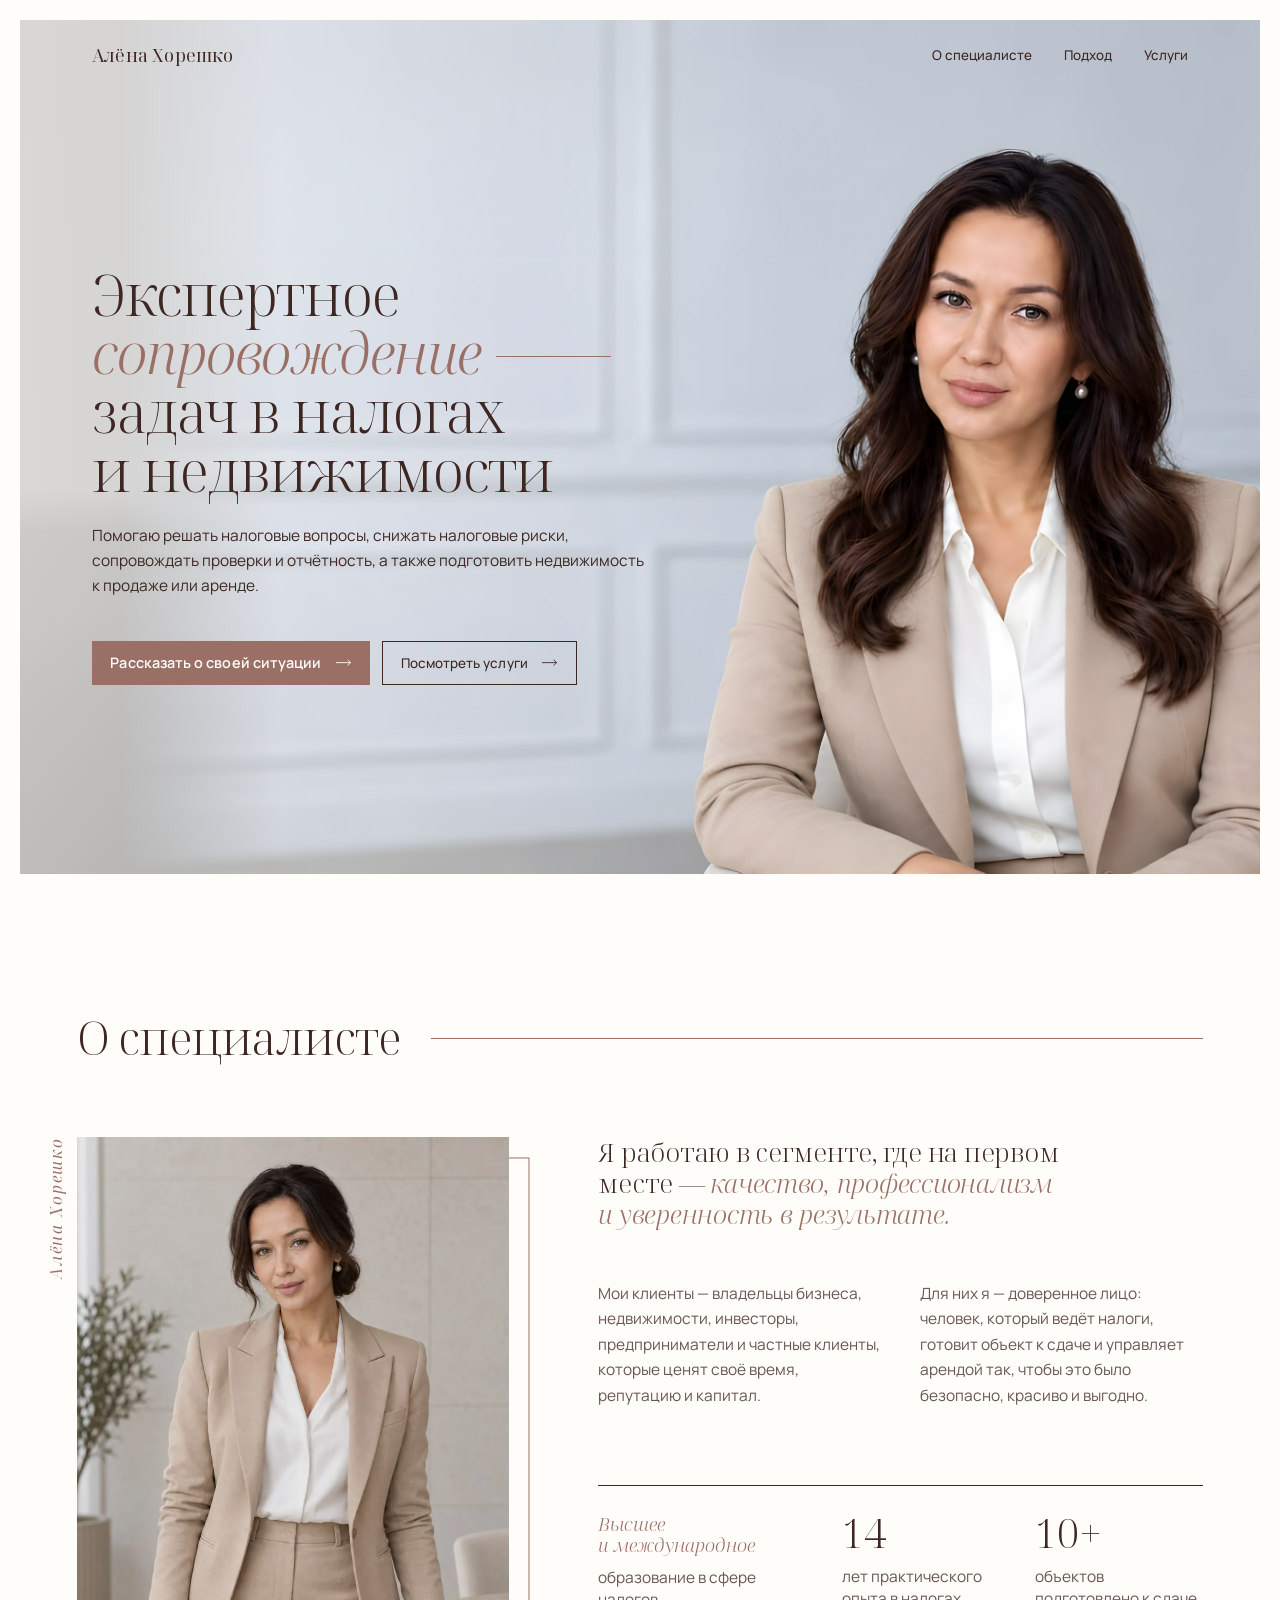
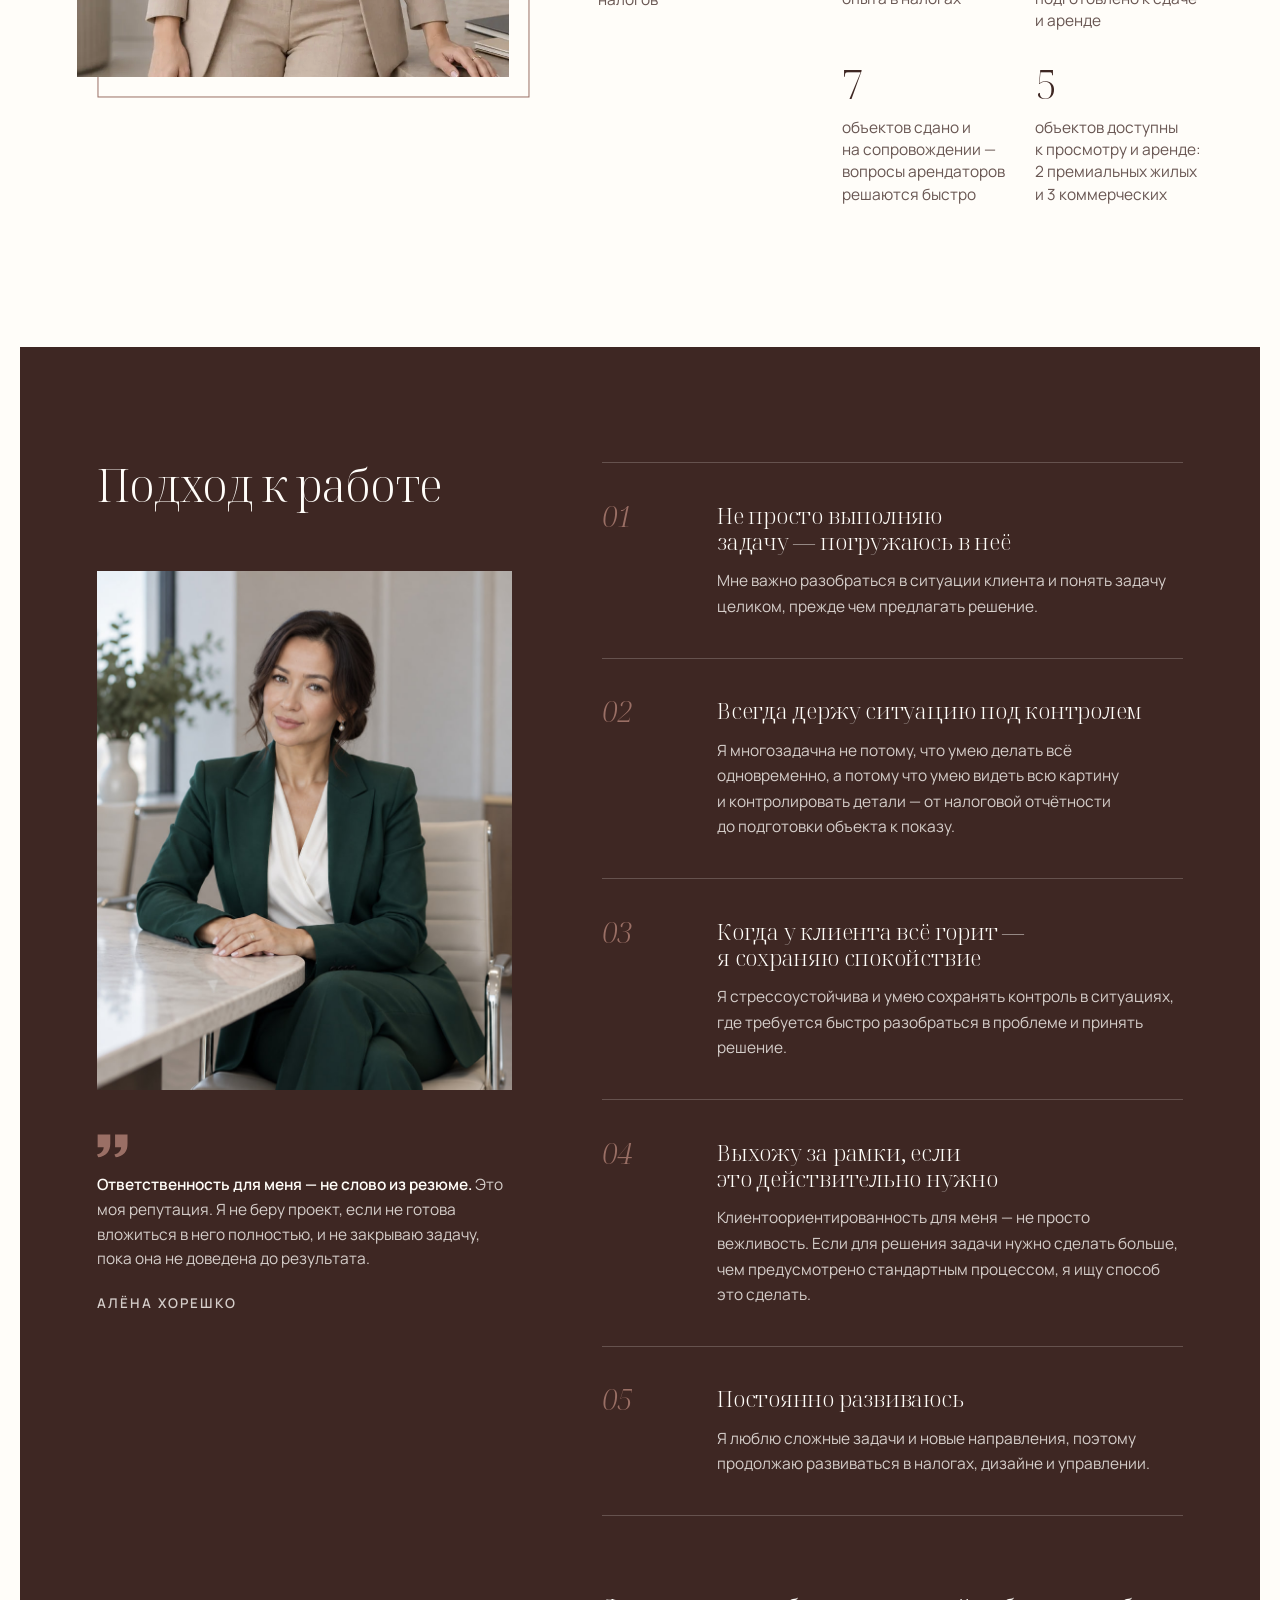
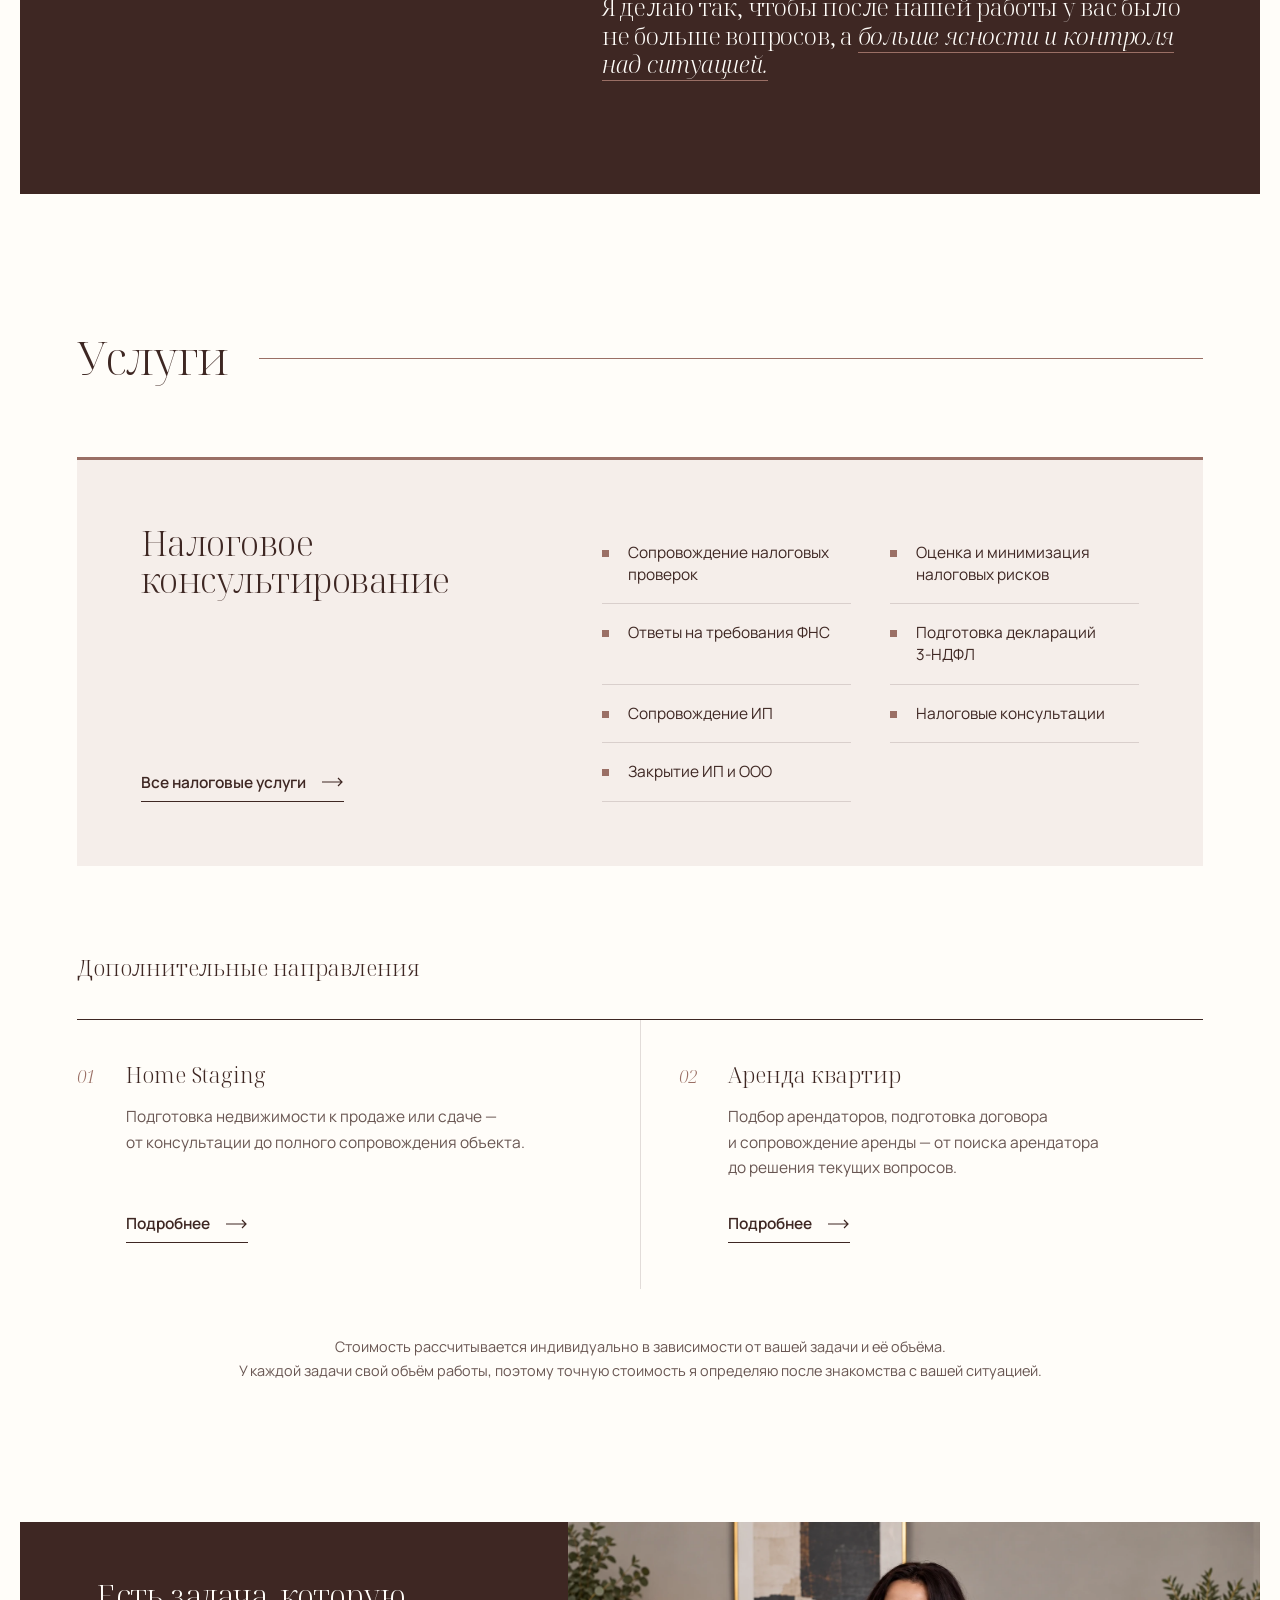
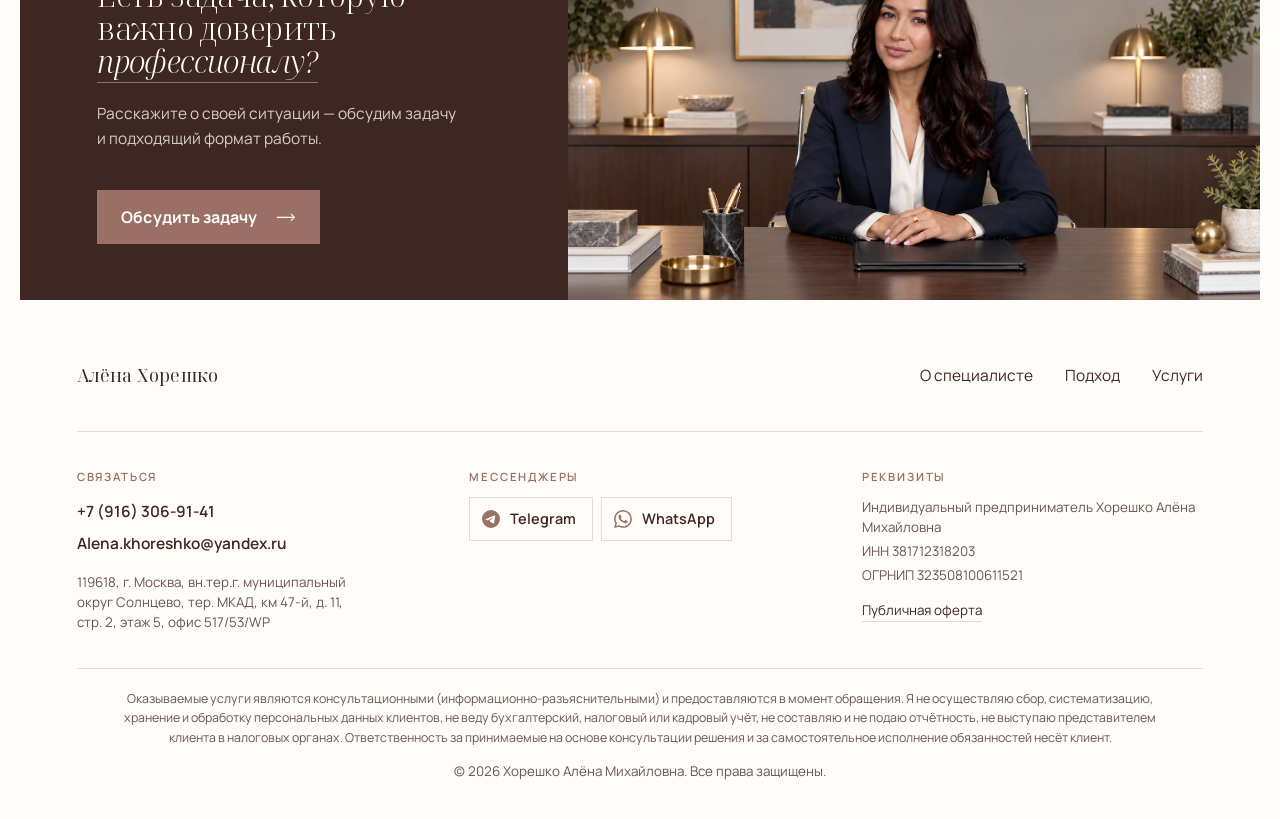
==== commit 941b2c27: "Откат размера текста на ноутбуке и планшете к предыдущему" ====
--- a/index.html
+++ b/index.html
@@ -30,7 +30,7 @@
   <link rel="stylesheet" href="https://fonts.googleapis.com/css2?family=Manrope:wght@400;500;600;700&amp;family=Noto+Serif+Display:ital,wght@0,300;0,400;1,300;1,400&amp;display=swap">
 
 
-  <link rel="stylesheet" href="assets/css/style.css?v=20260929122101">
+  <link rel="stylesheet" href="assets/css/style.css?v=20260930184800">
 
   <script type="application/ld+json">
   {
@@ -366,7 +366,7 @@
       <ul class="contact-modal__list">
         <li><span class="contact-modal__label">Телефон</span><a href="tel:+79163069141">+7&nbsp;(916)&nbsp;306&#8209;91&#8209;41</a></li>
         <li><span class="contact-modal__label">Почта</span><a href="mailto:Alena.khoreshko@yandex.ru">Alena.khoreshko@yandex.ru</a></li>
-        <li><span class="contact-modal__label">Адрес</span><span>119618, г.&nbsp;Москва, вн.тер.г. муниципальный округ Солнцево, тер. МКАД, км&nbsp;47&#8209;й, д.&nbsp;11, стр.&nbsp;2, этаж&nbsp;5, офис 517/53/WP</span></li>
+        <li><span class="contact-modal__label">Адрес офиса</span><span>119618, г.&nbsp;Москва, вн.тер.г. муниципальный округ Солнцево, тер. МКАД, км&nbsp;47&#8209;й, д.&nbsp;11, стр.&nbsp;2, этаж&nbsp;5, офис 517/53/WP</span></li>
       </ul>
       <!-- ЗАМЕНИТЬ: точные ссылки на Telegram и WhatsApp пришлёт заказчик -->
       <ul class="contact-modal__messengers">
@@ -376,6 +376,6 @@
     </div>
   </dialog>
 
-  <script src="assets/js/main.js?v=20260929122101" defer></script>
+  <script src="assets/js/main.js?v=20260930184800" defer></script>
 </body>
 </html>
--- a/assets/css/style.css
+++ b/assets/css/style.css
@@ -2014,10 +2014,10 @@
 
 /* планшет и ноутбук (768–1919): весь текст чуть крупнее; телефон и ≥1920 не меняются */
 @media (min-width: 1200px) and (max-width: 1919px) {
-  html { font-size: 112.5%; }                /* 18px вместо 15px */
+  html { font-size: 103.125%; }              /* 16.5px вместо 15px */
 }
 @media (min-width: 768px) and (max-width: 1199px) {
-  html { font-size: 106.25%; }               /* 17px вместо 14px */
+  html { font-size: 96.875%; }               /* 15.5px вместо 14px */
 }
 /* блок «Опыт» на планшете: длинные слова («международное», «подготовлено») помещаются в колонку */
 @media (min-width: 768px) and (max-width: 1199px) {
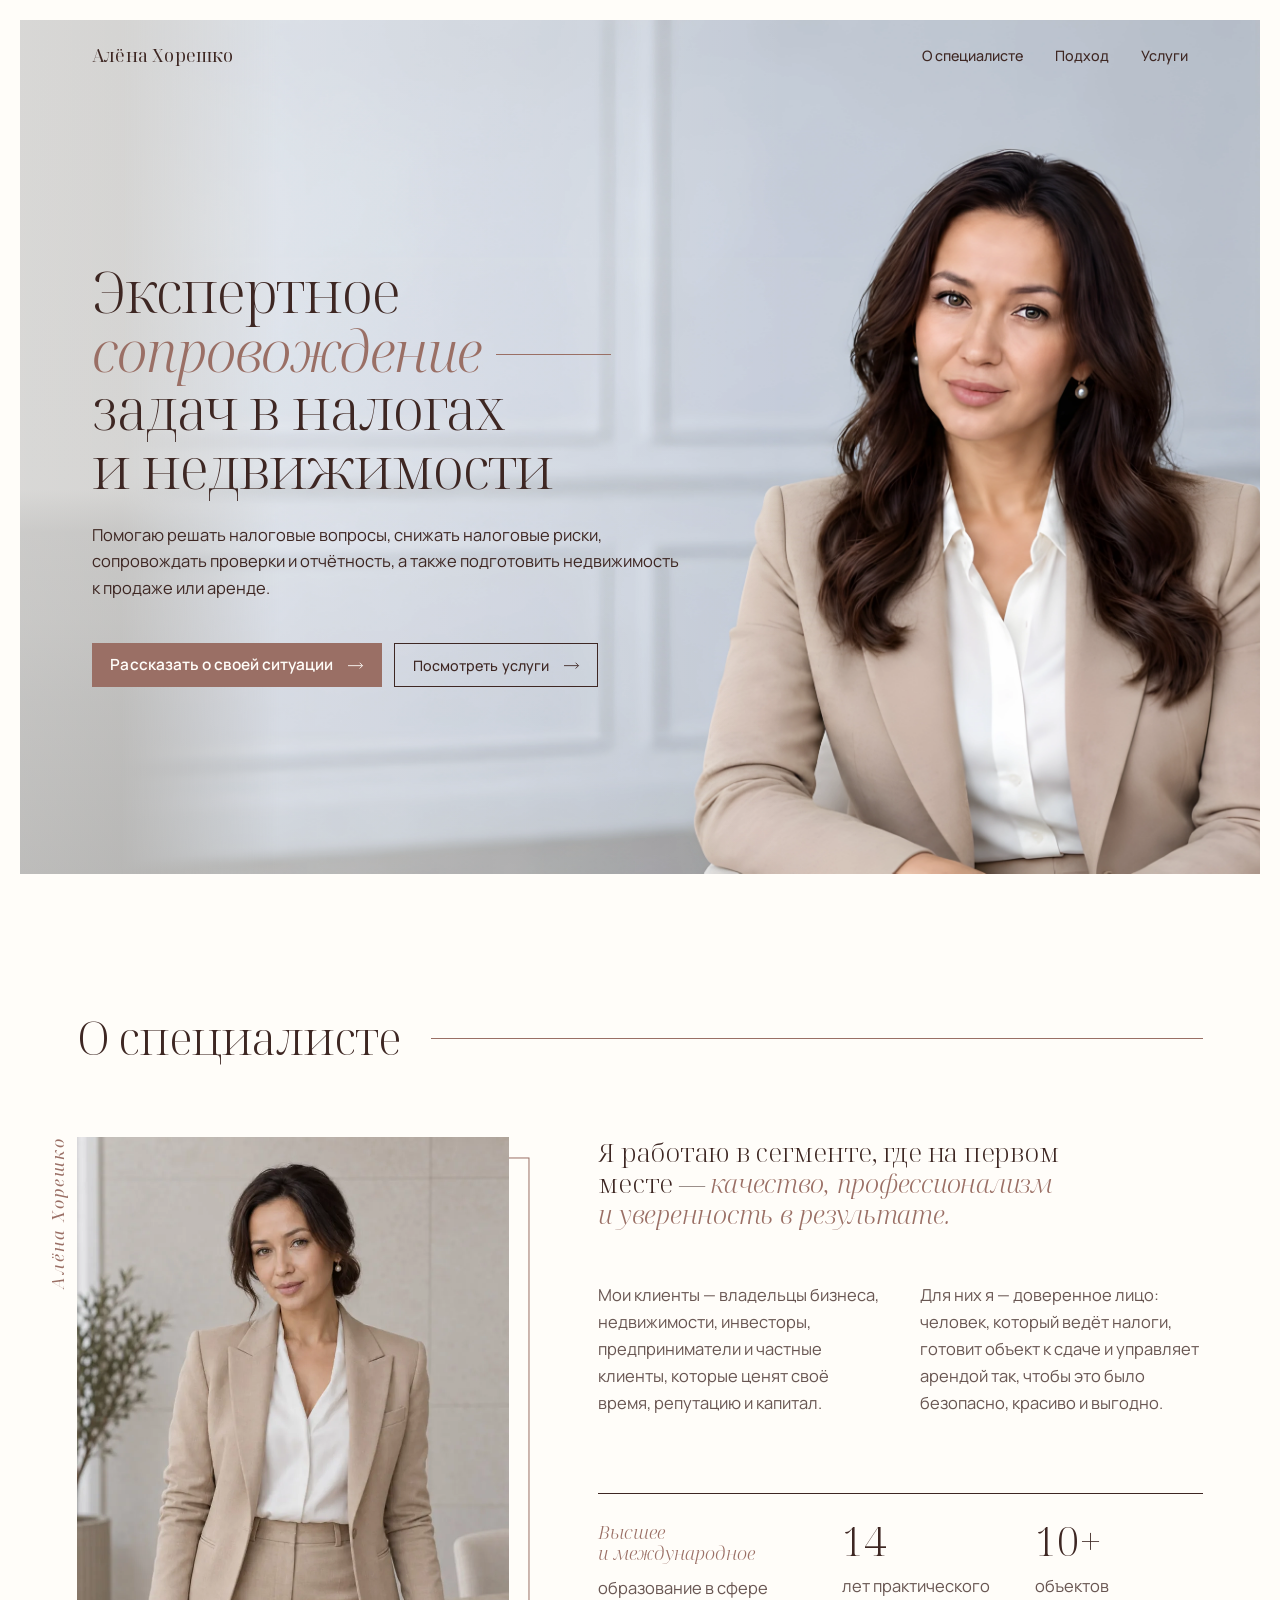
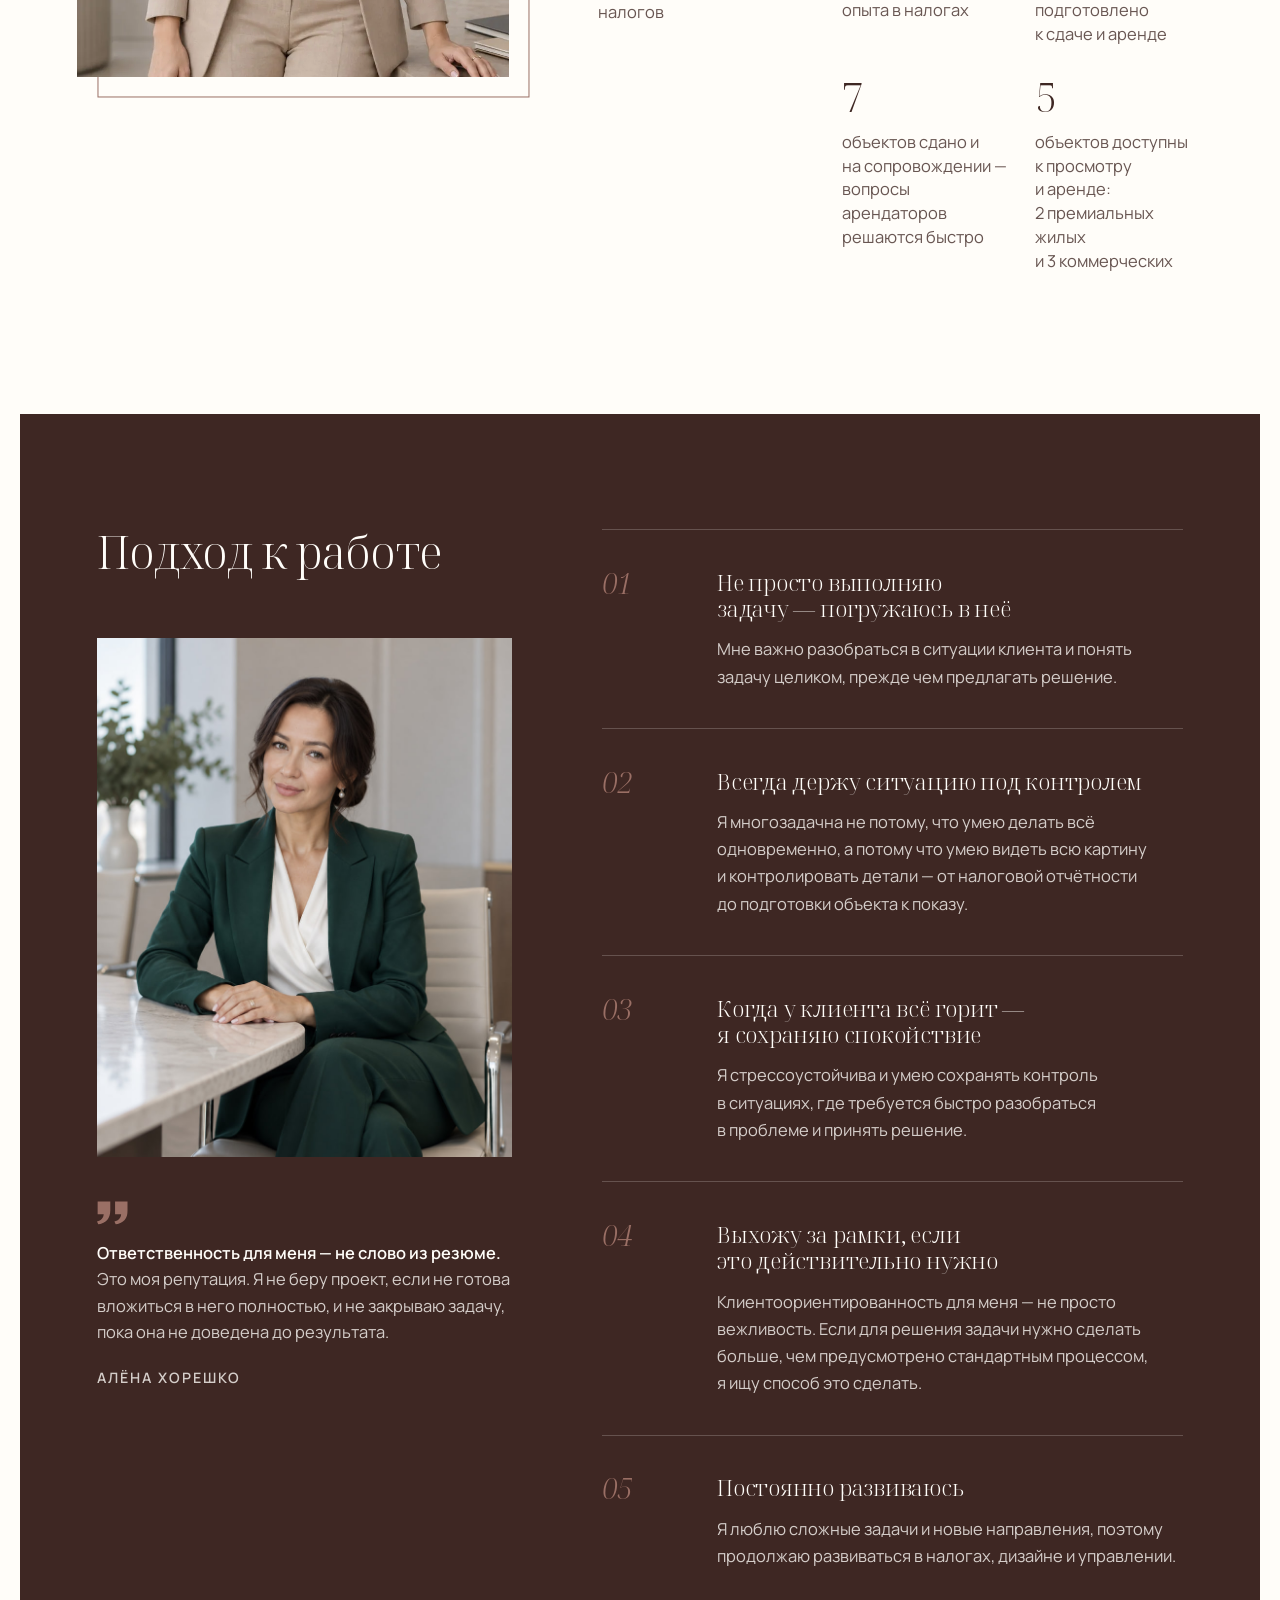
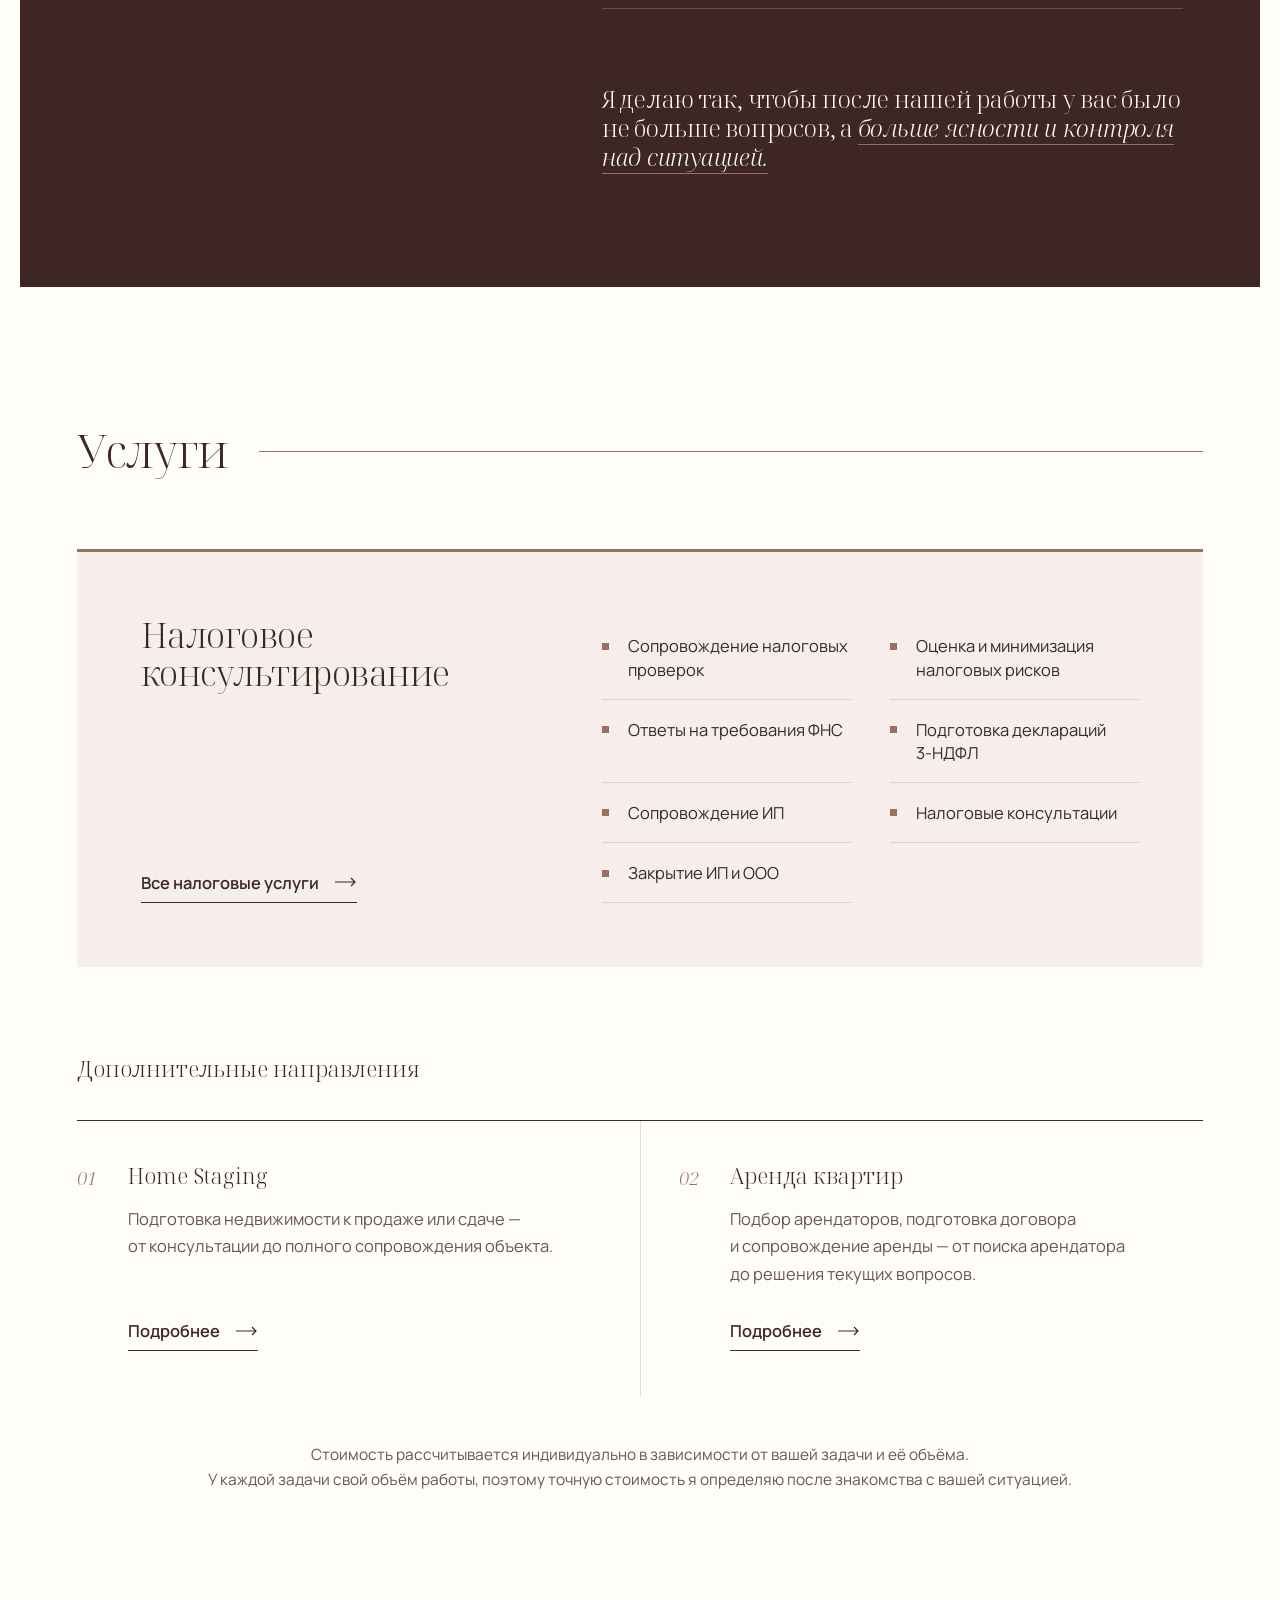
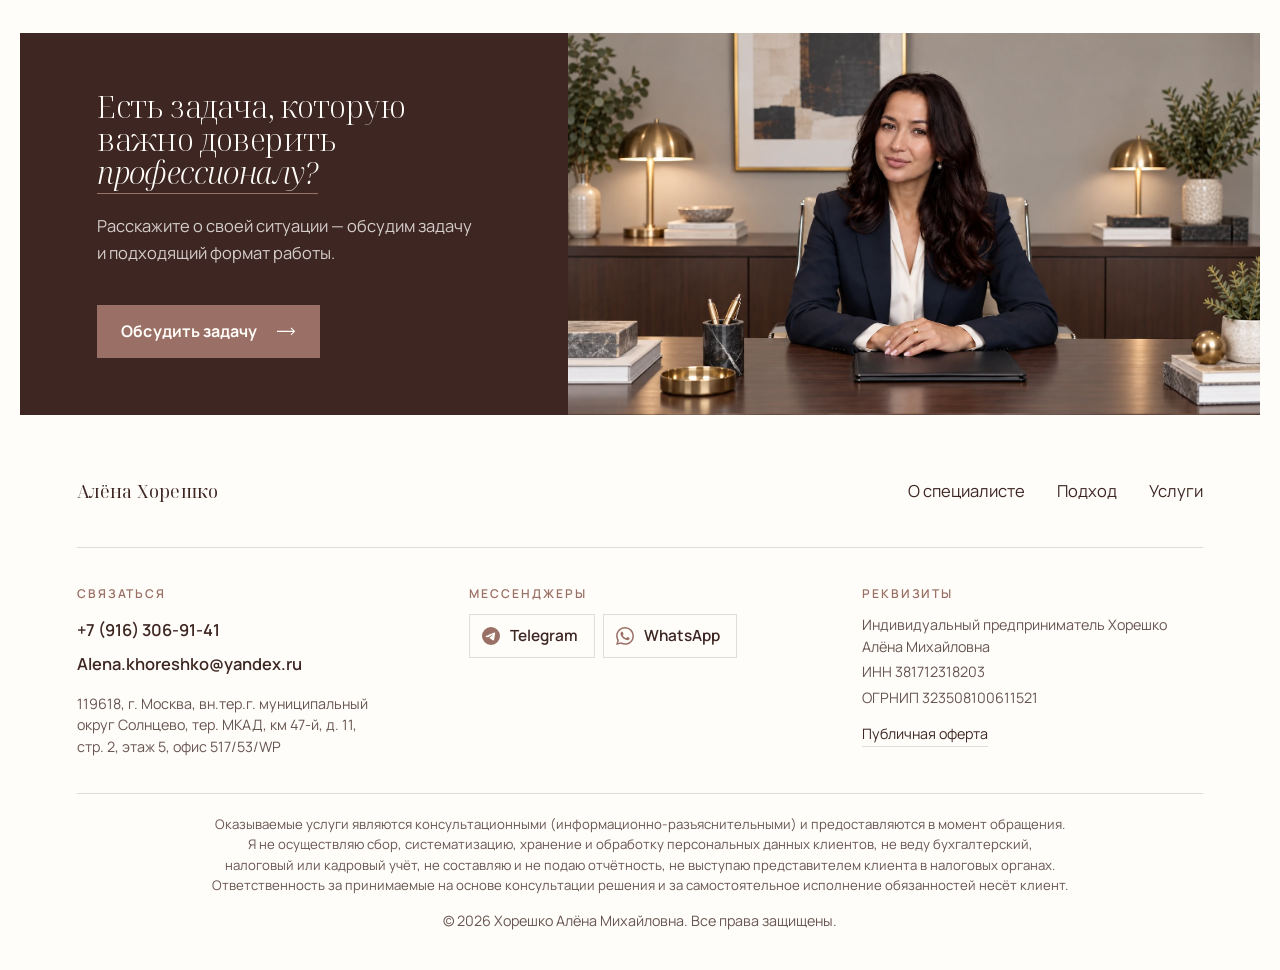
==== commit 764552a8: "Основной текст крупнее, заголовки блоков прежнего размера" ====
--- a/index.html
+++ b/index.html
@@ -30,7 +30,7 @@
   <link rel="stylesheet" href="https://fonts.googleapis.com/css2?family=Manrope:wght@400;500;600;700&amp;family=Noto+Serif+Display:ital,wght@0,300;0,400;1,300;1,400&amp;display=swap">
 
 
-  <link rel="stylesheet" href="assets/css/style.css?v=20260930184800">
+  <link rel="stylesheet" href="assets/css/style.css?v=20260930194450">
 
   <script type="application/ld+json">
   {
@@ -376,6 +376,6 @@
     </div>
   </dialog>
 
-  <script src="assets/js/main.js?v=20260930184800" defer></script>
+  <script src="assets/js/main.js?v=20260930194450" defer></script>
 </body>
 </html>
--- a/assets/css/style.css
+++ b/assets/css/style.css
@@ -35,7 +35,7 @@
 /* ---------- reset ---------- */
 *, *::before, *::after { box-sizing: border-box; }
 html {
-  font-size: 93.75%;                 /* 15px — базовый размер всего текста */
+  font-size: 100%;                  /* 16px — базовый размер всего текста (заголовки блоков пересчитаны, их размер прежний) */
   -webkit-text-size-adjust: 100%;
   text-size-adjust: 100%;
   scroll-behavior: smooth;
@@ -165,7 +165,7 @@
 }
 .logo {
   font-family: var(--font-serif);
-  font-size: clamp(1.0625rem, 1.38vw, 1.3125rem);
+  font-size: clamp(0.9961rem, 1.38vw, 1.2305rem);
   font-weight: 400;
   letter-spacing: .01em;
   text-decoration: none;
@@ -259,7 +259,7 @@
 .hero__title {
   font-family: var(--font-serif);
   font-weight: 300;
-  font-size: clamp(1.9375rem, 3.45vw, 3.875rem);
+  font-size: clamp(1.8164rem, 3.45vw, 3.6328rem);
   line-height: 1.02;
   letter-spacing: -.02em;
   text-wrap: balance;
@@ -308,7 +308,7 @@
 .section-head__title {
   font-family: var(--font-serif);
   font-weight: 300;
-  font-size: clamp(1.75rem, 3.53vw, 3.3125rem);
+  font-size: clamp(1.6406rem, 3.53vw, 3.1055rem);
   line-height: 1;
   letter-spacing: -.02em;
 }
@@ -695,7 +695,7 @@
 .cta__title {
   font-family: var(--font-serif);
   font-weight: 300;
-  font-size: clamp(1.4375rem, 2.39vw, 2.3125rem);
+  font-size: clamp(1.3477rem, 2.39vw, 2.168rem);
   line-height: 1.08;
   letter-spacing: -.02em;
   text-wrap: balance;
@@ -815,7 +815,7 @@
 .page-hero__title {
   font-family: var(--font-serif);
   font-weight: 300;
-  font-size: clamp(1.5625rem, 3.25vw, 3.5625rem);
+  font-size: clamp(1.4648rem, 3.25vw, 3.3398rem);
   overflow-wrap: break-word;
   hyphens: auto;
   line-height: 1;
@@ -1002,7 +1002,7 @@
   object-fit: cover;
   object-position: 50% 20%;
 }
-.exp--photo .exp__title { font-size: clamp(1.4375rem, 2.39vw, 2.125rem); }
+.exp--photo .exp__title { font-size: clamp(1.3477rem, 2.39vw, 1.9922rem); }
 .exp--photo .exp__list {
   grid-template-columns: repeat(3, minmax(0, 1fr));
   column-gap: clamp(20px, 3vw, 48px);
@@ -1034,7 +1034,7 @@
 .exp__title {
   font-family: var(--font-serif);
   font-weight: 300;
-  font-size: clamp(1.25rem, 1.98vw, 1.75rem);
+  font-size: clamp(1.1719rem, 1.98vw, 1.6406rem);
   line-height: 1.1;
 }
 .exp__list {
@@ -1304,7 +1304,7 @@
     padding-bottom: max(40px, 3vw);
     padding-left: max(20px, 5.6vw);
   }
-  .hero__title { font-size: max(2.25rem, 4.4vw); line-height: 1.04; }   /* на 1919px ≈ 84px, как исходный десктоп */
+  .hero__title { font-size: max(2.1094rem, 4.4vw); line-height: 1.04; }   /* на 1919px ≈ 84px, как исходный десктоп */
   .hero__accent::after { width: max(48px, 9vw); }
   .hero__lead { max-width: 36em; font-size: max(.9375rem, 1.04vw); margin-top: 1.9vw; }
   .hero__actions { margin-top: 3.3vw; gap: max(12px, .85vw); }
@@ -1319,7 +1319,7 @@
   .hero .btn__icon { width: max(16px, 1.15vw); }
   /* шапка главной: логотип и меню в тех же полях, что и текст первого экрана */
   body:not(.page-service) .site-header { --px: max(20px, 5.6vw); }
-  body:not(.page-service) .logo { font-size: max(1.0625rem, 1.25vw); }
+  body:not(.page-service) .logo { font-size: max(0.9961rem, 1.25vw); }
   body:not(.page-service) .site-nav__link { font-size: max(.8125rem, .8vw); }
   body:not(.page-service) .site-nav__list { gap: max(20px, 2.5vw); }
 }
@@ -1365,7 +1365,7 @@
 }
 
 @media (max-width: 1199px) {
-  html { font-size: 87.5%; }                 /* планшет: 14px */
+  html { font-size: 93.75%; }                 /* планшет: 15px */
   /* узкий десктоп и планшет: чуть плотнее вуаль под текстом */
   .hero::after {
     background: linear-gradient(90deg, rgba(255, 253, 249, .55) 0%, rgba(255, 253, 249, .3) 45%, rgba(255, 253, 249, 0) 66%);
@@ -1479,7 +1479,7 @@
   .page-hero__photo,
   .exp__photo { max-width: 420px; }
   .approach__aside > .quote { position: static; max-width: 440px; }
-  html { font-size: 87.5%; }                 /* телефон: 14px */
+  html { font-size: 93.75%; }                 /* телефон: 15px */
   /* телефон: компактнее по вертикали */
   :root { --section-gap: 64px; }
   .section { padding-top: var(--section-gap); }
@@ -1532,9 +1532,9 @@
   }
   .hero__content { width: 100%; padding: min(82vw, 420px) var(--pad) 24px; color: var(--bg); }
   .hero__lead { max-width: none; color: var(--bg); }
-  .hero__title { color: var(--bg); font-size: clamp(1.3125rem, 6.4vw, 2.0625rem); }
+  .hero__title { color: var(--bg); font-size: clamp(1.2305rem, 6.4vw, 1.9336rem); }
   .hero__accent { color: #D8ADA3; text-shadow: none; }
-  .section-head__title { font-size: clamp(1.25rem, 5.9vw, 1.5625rem); min-width: 0; }
+  .section-head__title { font-size: clamp(1.1719rem, 5.9vw, 1.4648rem); min-width: 0; }
   .hero__accent::after { display: none; }
   .hero__actions { flex-direction: column; align-items: stretch; }
   .btn { width: 100%; gap: 12px; padding: 11px 18px; font-size: .9375rem; }
@@ -1750,7 +1750,7 @@
   margin-top: 10px;
   font-family: var(--font-serif);
   font-weight: 300;
-  font-size: clamp(1.625rem, 3vw, 2.125rem);
+  font-size: clamp(1.5234rem, 3vw, 1.9922rem);
   line-height: 1.1;
   letter-spacing: -.02em;
 }
@@ -2014,10 +2014,18 @@
 
 /* планшет и ноутбук (768–1919): весь текст чуть крупнее; телефон и ≥1920 не меняются */
 @media (min-width: 1200px) and (max-width: 1919px) {
-  html { font-size: 103.125%; }              /* 16.5px вместо 15px */
+  html { font-size: 110%; }                  /* 17.6px */
 }
 @media (min-width: 768px) and (max-width: 1199px) {
-  html { font-size: 96.875%; }               /* 15.5px вместо 14px */
+  html { font-size: 103.3333%; }             /* 16.5px */
+}
+/* ноутбуки с масштабом Windows 125% / 150% (экран 1920 → в браузере 1536 / 1280px):
+   текст физически такого же размера, как на мониторе 1920 при 100%. Retina-экраны Mac (200%) не затрагиваются */
+@media (min-width: 1200px) and (max-width: 1919px) and (min-resolution: 1.2dppx) and (max-resolution: 1.4dppx) {
+  html { font-size: 80%; }                   /* 12.8px × 1.25 = 16 физических px */
+}
+@media (min-width: 1200px) and (max-width: 1919px) and (min-resolution: 1.45dppx) and (max-resolution: 1.7dppx) {
+  html { font-size: 66.6667%; }              /* 10.7px × 1.5 = 16 физических px */
 }
 /* блок «Опыт» на планшете: длинные слова («международное», «подготовлено») помещаются в колонку */
 @media (min-width: 768px) and (max-width: 1199px) {
@@ -2122,7 +2130,7 @@
   margin-top: 12px;
   font-family: var(--font-serif);
   font-weight: 300;
-  font-size: clamp(2rem, 4vw, 3.25rem);
+  font-size: clamp(1.875rem, 4vw, 3.0469rem);
   line-height: 1.05;
   letter-spacing: -.02em;
 }
@@ -2153,6 +2161,11 @@
 /* широкое фото сверху, под ним вертикальные (коммерческое помещение на странице аренды) */
 .hs-case__grid--wide.hs-case__grid--portrait li:not(:first-child) .hs-case__photo { aspect-ratio: 3 / 4; }
 
+/* телефон: колонка логотипа в подвале по его ширине */
+@media (max-width: 767px) {
+  .site-footer__top { grid-template-columns: max-content minmax(0, 1fr); }
+}
+
 @media print {
   .site-header, .hero__actions, .cta .btn { display: none; }
   .approach__inner, .cta, .result-card--wide { background: none; color: var(--main); }
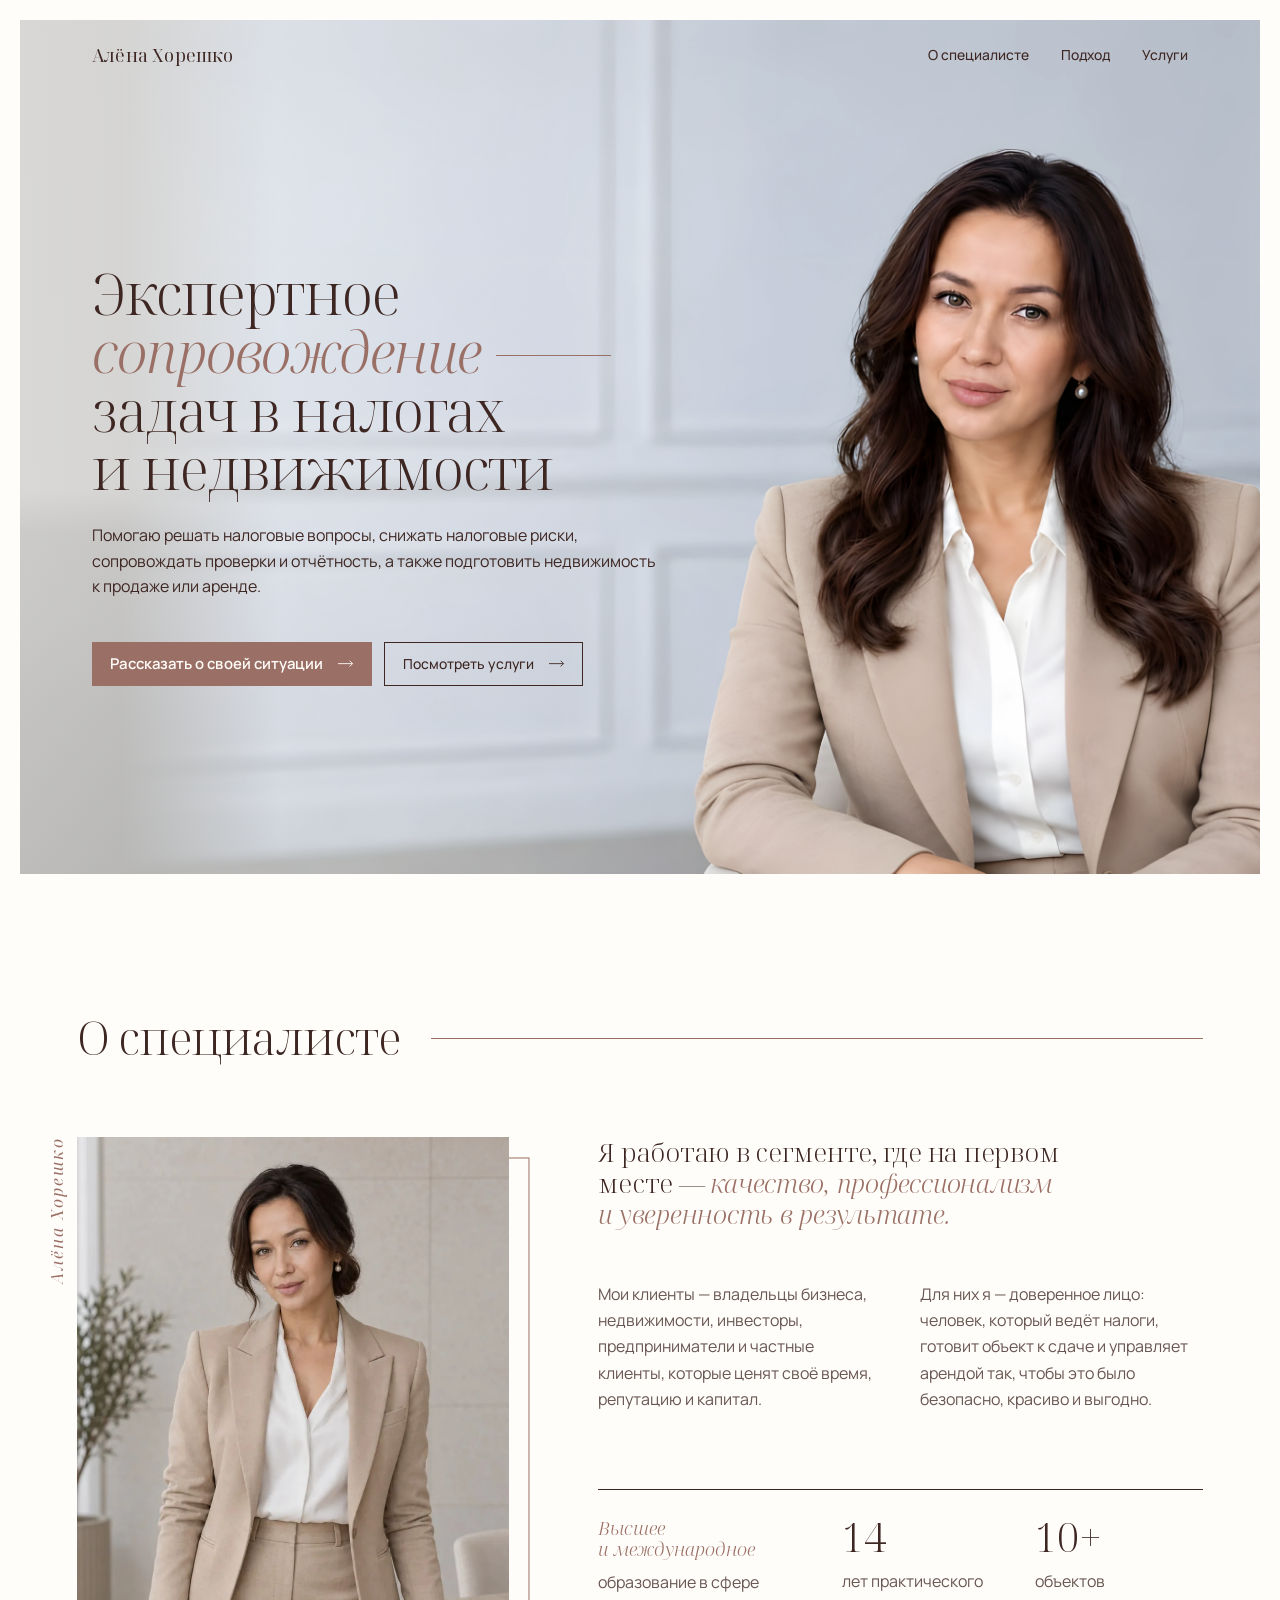
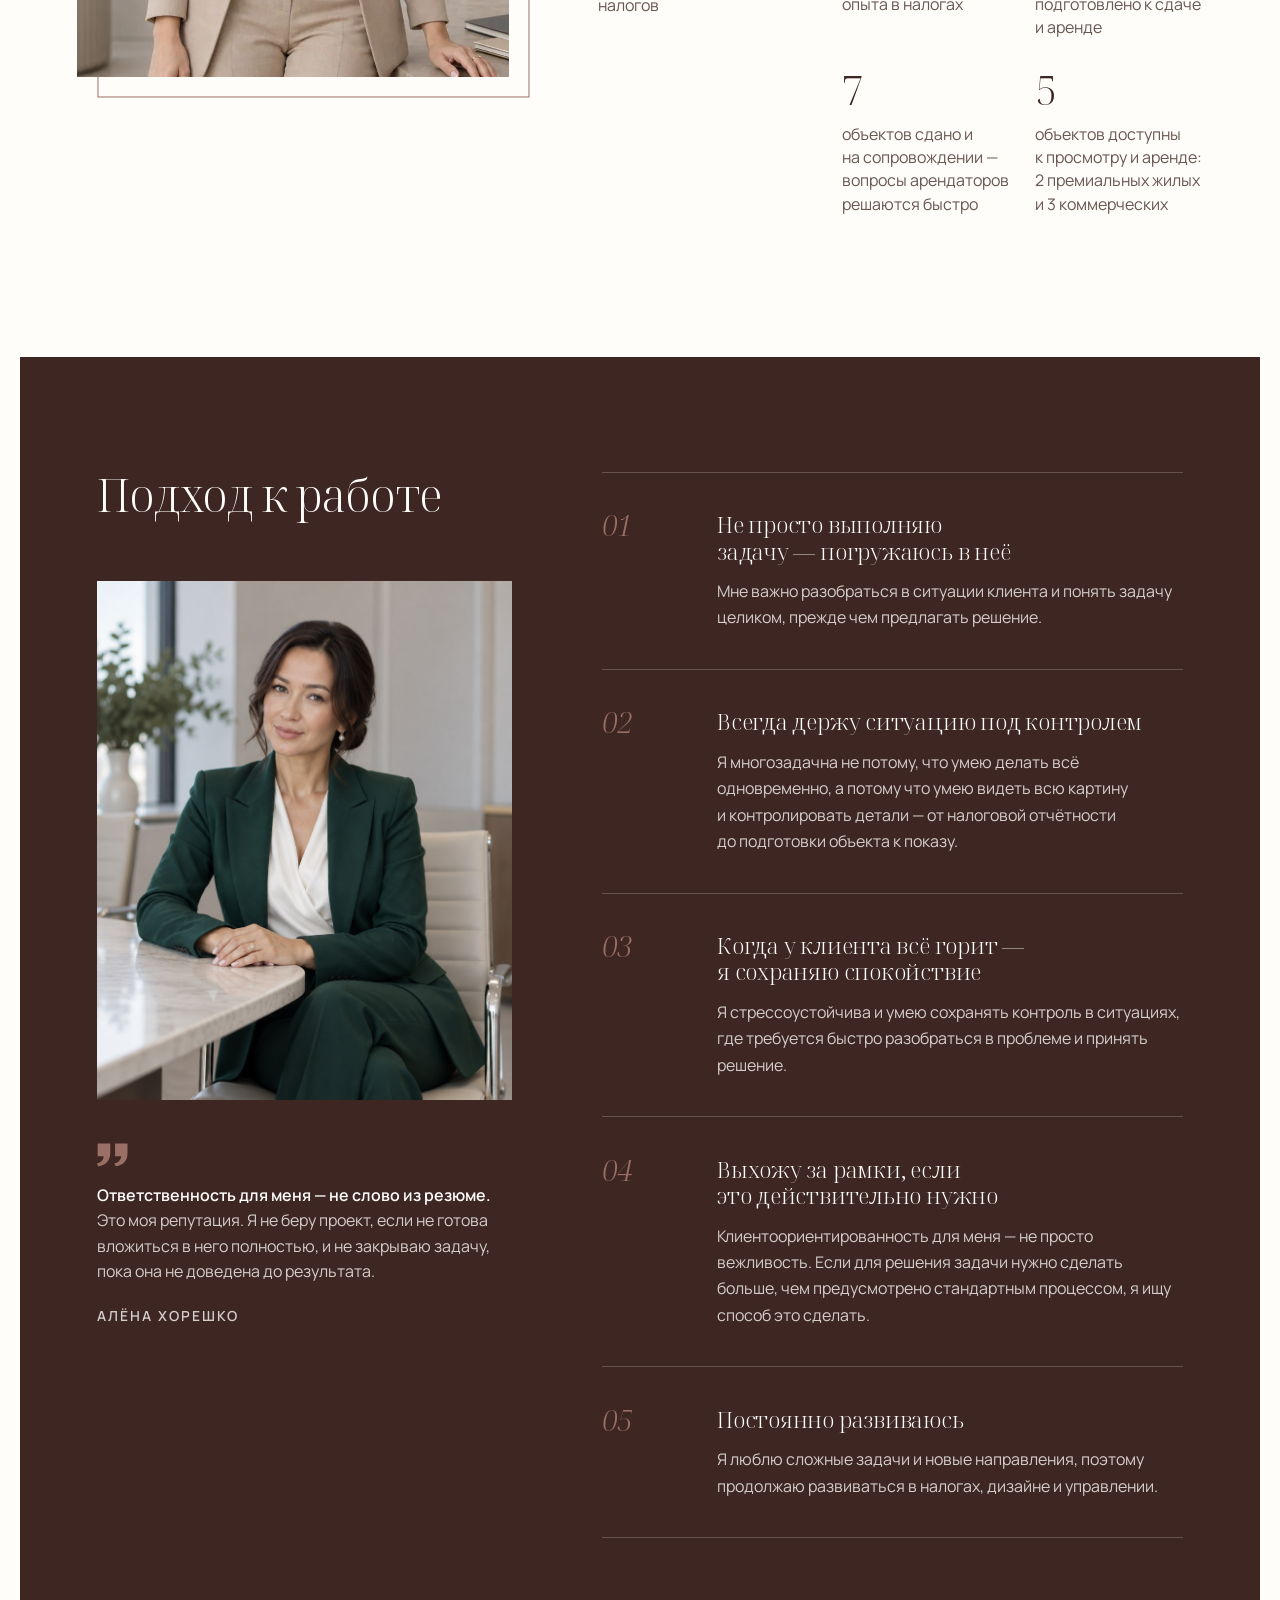
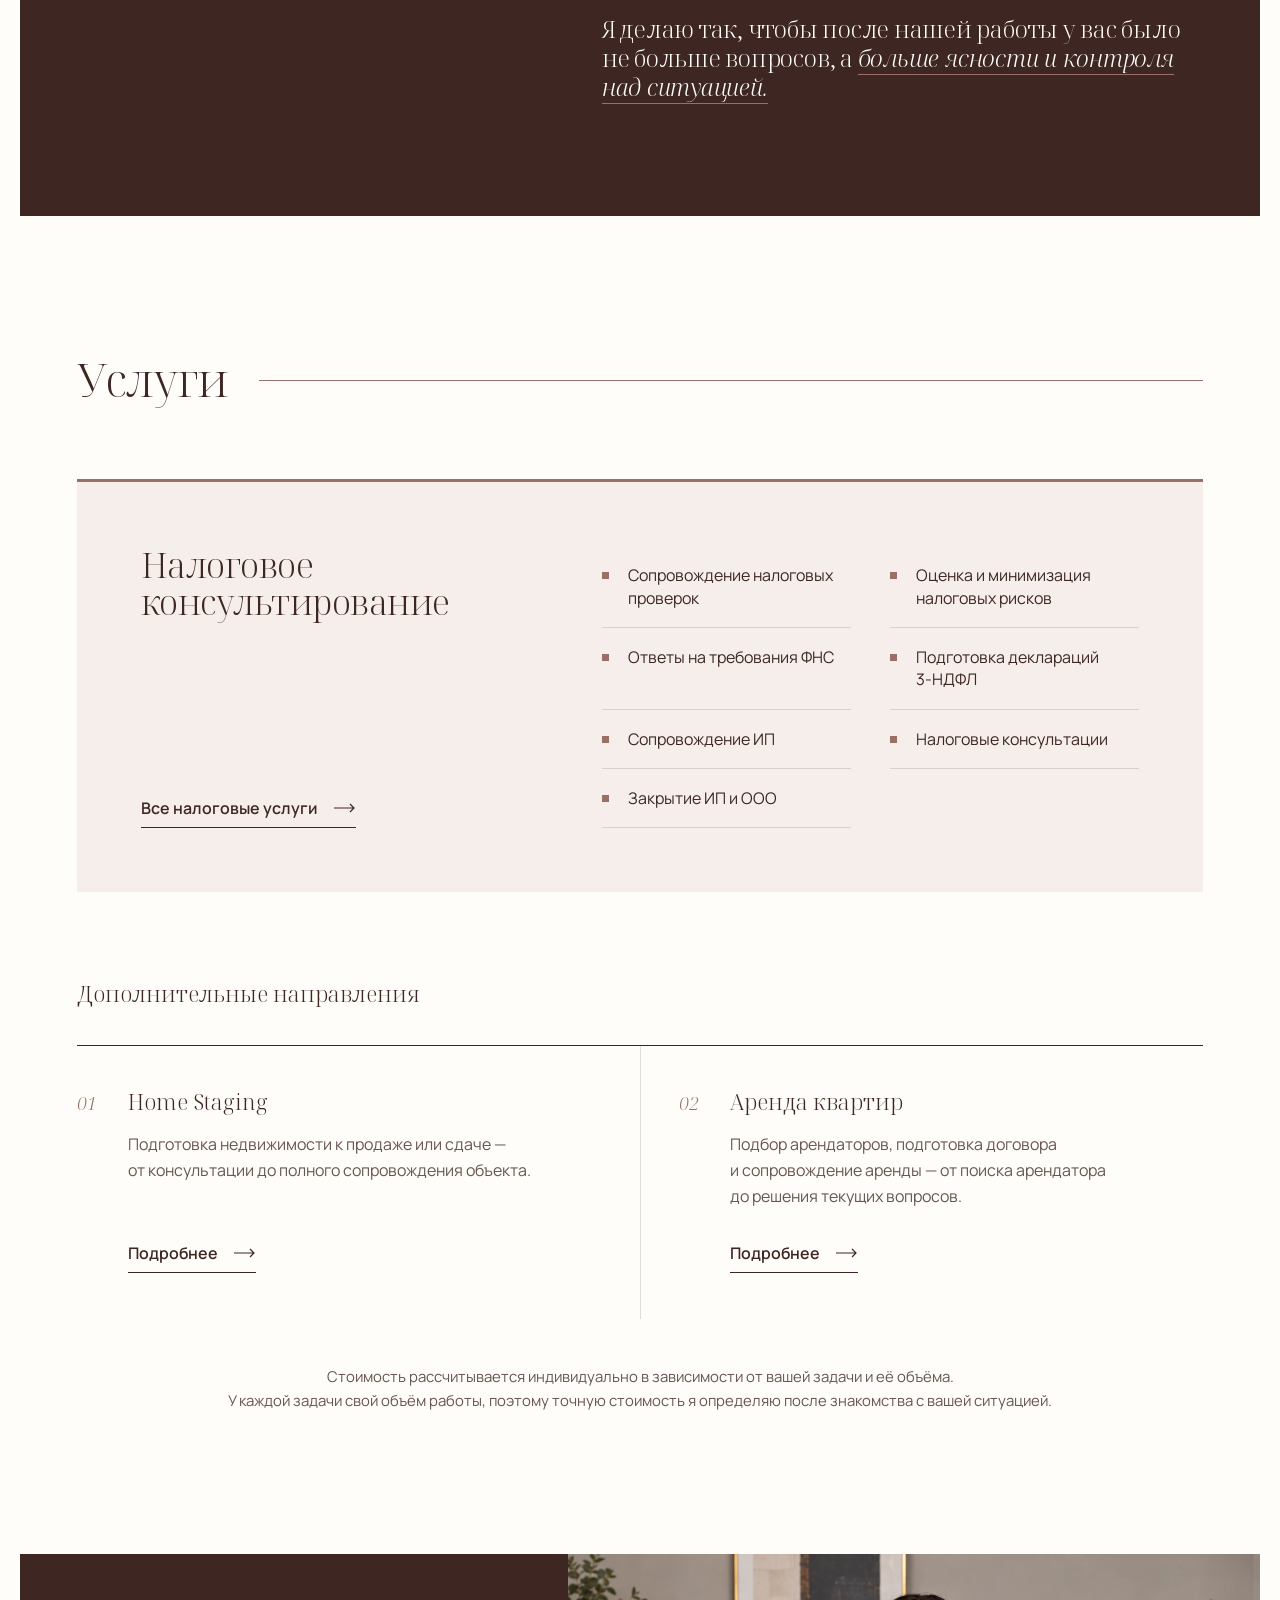
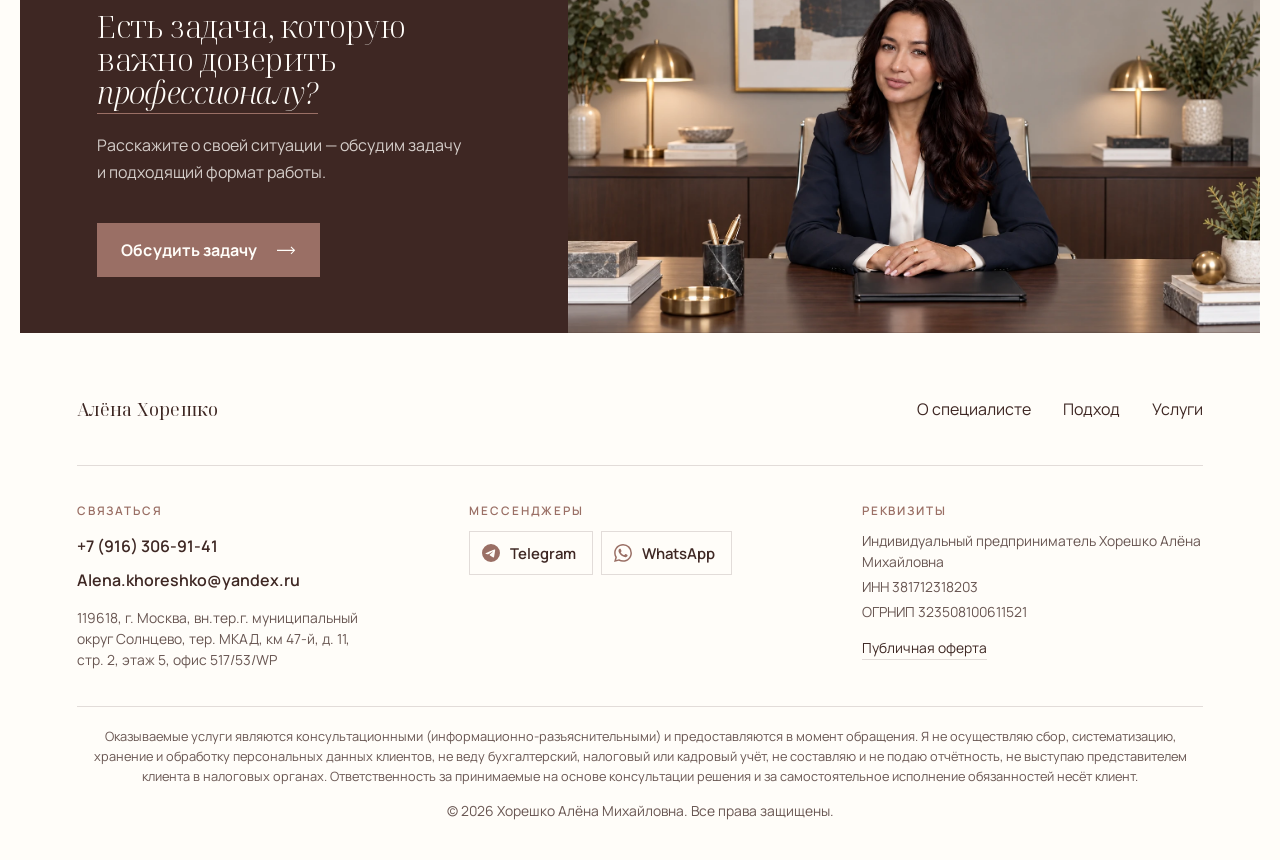
==== commit 88169437: "Основной текст чуть меньше, заголовки прежние" ====
--- a/index.html
+++ b/index.html
@@ -30,7 +30,7 @@
   <link rel="stylesheet" href="https://fonts.googleapis.com/css2?family=Manrope:wght@400;500;600;700&amp;family=Noto+Serif+Display:ital,wght@0,300;0,400;1,300;1,400&amp;display=swap">
 
 
-  <link rel="stylesheet" href="assets/css/style.css?v=20260930194450">
+  <link rel="stylesheet" href="assets/css/style.css?v=20261001000314">
 
   <script type="application/ld+json">
   {
@@ -376,6 +376,6 @@
     </div>
   </dialog>
 
-  <script src="assets/js/main.js?v=20260930194450" defer></script>
+  <script src="assets/js/main.js?v=20261001000314" defer></script>
 </body>
 </html>
--- a/assets/css/style.css
+++ b/assets/css/style.css
@@ -35,7 +35,7 @@
 /* ---------- reset ---------- */
 *, *::before, *::after { box-sizing: border-box; }
 html {
-  font-size: 100%;                  /* 16px — базовый размер всего текста (заголовки блоков пересчитаны, их размер прежний) */
+  font-size: 96.875%;               /* 15.5px — базовый размер всего текста (заголовки блоков пересчитаны, их размер прежний) */
   -webkit-text-size-adjust: 100%;
   text-size-adjust: 100%;
   scroll-behavior: smooth;
@@ -165,7 +165,7 @@
 }
 .logo {
   font-family: var(--font-serif);
-  font-size: clamp(0.9961rem, 1.38vw, 1.2305rem);
+  font-size: clamp(1.0282rem, 1.38vw, 1.2702rem);
   font-weight: 400;
   letter-spacing: .01em;
   text-decoration: none;
@@ -259,7 +259,7 @@
 .hero__title {
   font-family: var(--font-serif);
   font-weight: 300;
-  font-size: clamp(1.8164rem, 3.45vw, 3.6328rem);
+  font-size: clamp(1.875rem, 3.45vw, 3.75rem);
   line-height: 1.02;
   letter-spacing: -.02em;
   text-wrap: balance;
@@ -308,7 +308,7 @@
 .section-head__title {
   font-family: var(--font-serif);
   font-weight: 300;
-  font-size: clamp(1.6406rem, 3.53vw, 3.1055rem);
+  font-size: clamp(1.6935rem, 3.53vw, 3.2057rem);
   line-height: 1;
   letter-spacing: -.02em;
 }
@@ -695,7 +695,7 @@
 .cta__title {
   font-family: var(--font-serif);
   font-weight: 300;
-  font-size: clamp(1.3477rem, 2.39vw, 2.168rem);
+  font-size: clamp(1.3912rem, 2.39vw, 2.2379rem);
   line-height: 1.08;
   letter-spacing: -.02em;
   text-wrap: balance;
@@ -815,7 +815,7 @@
 .page-hero__title {
   font-family: var(--font-serif);
   font-weight: 300;
-  font-size: clamp(1.4648rem, 3.25vw, 3.3398rem);
+  font-size: clamp(1.5121rem, 3.25vw, 3.4475rem);
   overflow-wrap: break-word;
   hyphens: auto;
   line-height: 1;
@@ -1002,7 +1002,7 @@
   object-fit: cover;
   object-position: 50% 20%;
 }
-.exp--photo .exp__title { font-size: clamp(1.3477rem, 2.39vw, 1.9922rem); }
+.exp--photo .exp__title { font-size: clamp(1.3912rem, 2.39vw, 2.0565rem); }
 .exp--photo .exp__list {
   grid-template-columns: repeat(3, minmax(0, 1fr));
   column-gap: clamp(20px, 3vw, 48px);
@@ -1034,7 +1034,7 @@
 .exp__title {
   font-family: var(--font-serif);
   font-weight: 300;
-  font-size: clamp(1.1719rem, 1.98vw, 1.6406rem);
+  font-size: clamp(1.2097rem, 1.98vw, 1.6935rem);
   line-height: 1.1;
 }
 .exp__list {
@@ -1304,7 +1304,7 @@
     padding-bottom: max(40px, 3vw);
     padding-left: max(20px, 5.6vw);
   }
-  .hero__title { font-size: max(2.1094rem, 4.4vw); line-height: 1.04; }   /* на 1919px ≈ 84px, как исходный десктоп */
+  .hero__title { font-size: max(2.1774rem, 4.4vw); line-height: 1.04; }   /* на 1919px ≈ 84px, как исходный десктоп */
   .hero__accent::after { width: max(48px, 9vw); }
   .hero__lead { max-width: 36em; font-size: max(.9375rem, 1.04vw); margin-top: 1.9vw; }
   .hero__actions { margin-top: 3.3vw; gap: max(12px, .85vw); }
@@ -1319,7 +1319,7 @@
   .hero .btn__icon { width: max(16px, 1.15vw); }
   /* шапка главной: логотип и меню в тех же полях, что и текст первого экрана */
   body:not(.page-service) .site-header { --px: max(20px, 5.6vw); }
-  body:not(.page-service) .logo { font-size: max(0.9961rem, 1.25vw); }
+  body:not(.page-service) .logo { font-size: max(1.0282rem, 1.25vw); }
   body:not(.page-service) .site-nav__link { font-size: max(.8125rem, .8vw); }
   body:not(.page-service) .site-nav__list { gap: max(20px, 2.5vw); }
 }
@@ -1365,7 +1365,7 @@
 }
 
 @media (max-width: 1199px) {
-  html { font-size: 93.75%; }                 /* планшет: 15px */
+  html { font-size: 90.625%; }                /* планшет: 14.5px */
   /* узкий десктоп и планшет: чуть плотнее вуаль под текстом */
   .hero::after {
     background: linear-gradient(90deg, rgba(255, 253, 249, .55) 0%, rgba(255, 253, 249, .3) 45%, rgba(255, 253, 249, 0) 66%);
@@ -1479,7 +1479,7 @@
   .page-hero__photo,
   .exp__photo { max-width: 420px; }
   .approach__aside > .quote { position: static; max-width: 440px; }
-  html { font-size: 93.75%; }                 /* телефон: 15px */
+  html { font-size: 90.625%; }                /* телефон: 14.5px */
   /* телефон: компактнее по вертикали */
   :root { --section-gap: 64px; }
   .section { padding-top: var(--section-gap); }
@@ -1532,9 +1532,9 @@
   }
   .hero__content { width: 100%; padding: min(82vw, 420px) var(--pad) 24px; color: var(--bg); }
   .hero__lead { max-width: none; color: var(--bg); }
-  .hero__title { color: var(--bg); font-size: clamp(1.2305rem, 6.4vw, 1.9336rem); }
+  .hero__title { color: var(--bg); font-size: clamp(1.2702rem, 6.4vw, 1.996rem); }
   .hero__accent { color: #D8ADA3; text-shadow: none; }
-  .section-head__title { font-size: clamp(1.1719rem, 5.9vw, 1.4648rem); min-width: 0; }
+  .section-head__title { font-size: clamp(1.2097rem, 5.9vw, 1.5121rem); min-width: 0; }
   .hero__accent::after { display: none; }
   .hero__actions { flex-direction: column; align-items: stretch; }
   .btn { width: 100%; gap: 12px; padding: 11px 18px; font-size: .9375rem; }
@@ -1750,7 +1750,7 @@
   margin-top: 10px;
   font-family: var(--font-serif);
   font-weight: 300;
-  font-size: clamp(1.5234rem, 3vw, 1.9922rem);
+  font-size: clamp(1.5725rem, 3vw, 2.0565rem);
   line-height: 1.1;
   letter-spacing: -.02em;
 }
@@ -2014,18 +2014,18 @@
 
 /* планшет и ноутбук (768–1919): весь текст чуть крупнее; телефон и ≥1920 не меняются */
 @media (min-width: 1200px) and (max-width: 1919px) {
-  html { font-size: 110%; }                  /* 17.6px */
+  html { font-size: 106.5625%; }             /* 17.05px */
 }
 @media (min-width: 768px) and (max-width: 1199px) {
-  html { font-size: 103.3333%; }             /* 16.5px */
+  html { font-size: 100.1042%; }             /* 16px */
 }
 /* ноутбуки с масштабом Windows 125% / 150% (экран 1920 → в браузере 1536 / 1280px):
    текст физически такого же размера, как на мониторе 1920 при 100%. Retina-экраны Mac (200%) не затрагиваются */
 @media (min-width: 1200px) and (max-width: 1919px) and (min-resolution: 1.2dppx) and (max-resolution: 1.4dppx) {
-  html { font-size: 80%; }                   /* 12.8px × 1.25 = 16 физических px */
+  html { font-size: 77.5%; }                 /* 12.4px × 1.25 = 15.5 физических px */
 }
 @media (min-width: 1200px) and (max-width: 1919px) and (min-resolution: 1.45dppx) and (max-resolution: 1.7dppx) {
-  html { font-size: 66.6667%; }              /* 10.7px × 1.5 = 16 физических px */
+  html { font-size: 64.5833%; }              /* 10.3px × 1.5 = 15.5 физических px */
 }
 /* блок «Опыт» на планшете: длинные слова («международное», «подготовлено») помещаются в колонку */
 @media (min-width: 768px) and (max-width: 1199px) {
@@ -2130,7 +2130,7 @@
   margin-top: 12px;
   font-family: var(--font-serif);
   font-weight: 300;
-  font-size: clamp(1.875rem, 4vw, 3.0469rem);
+  font-size: clamp(1.9355rem, 4vw, 3.1452rem);
   line-height: 1.05;
   letter-spacing: -.02em;
 }
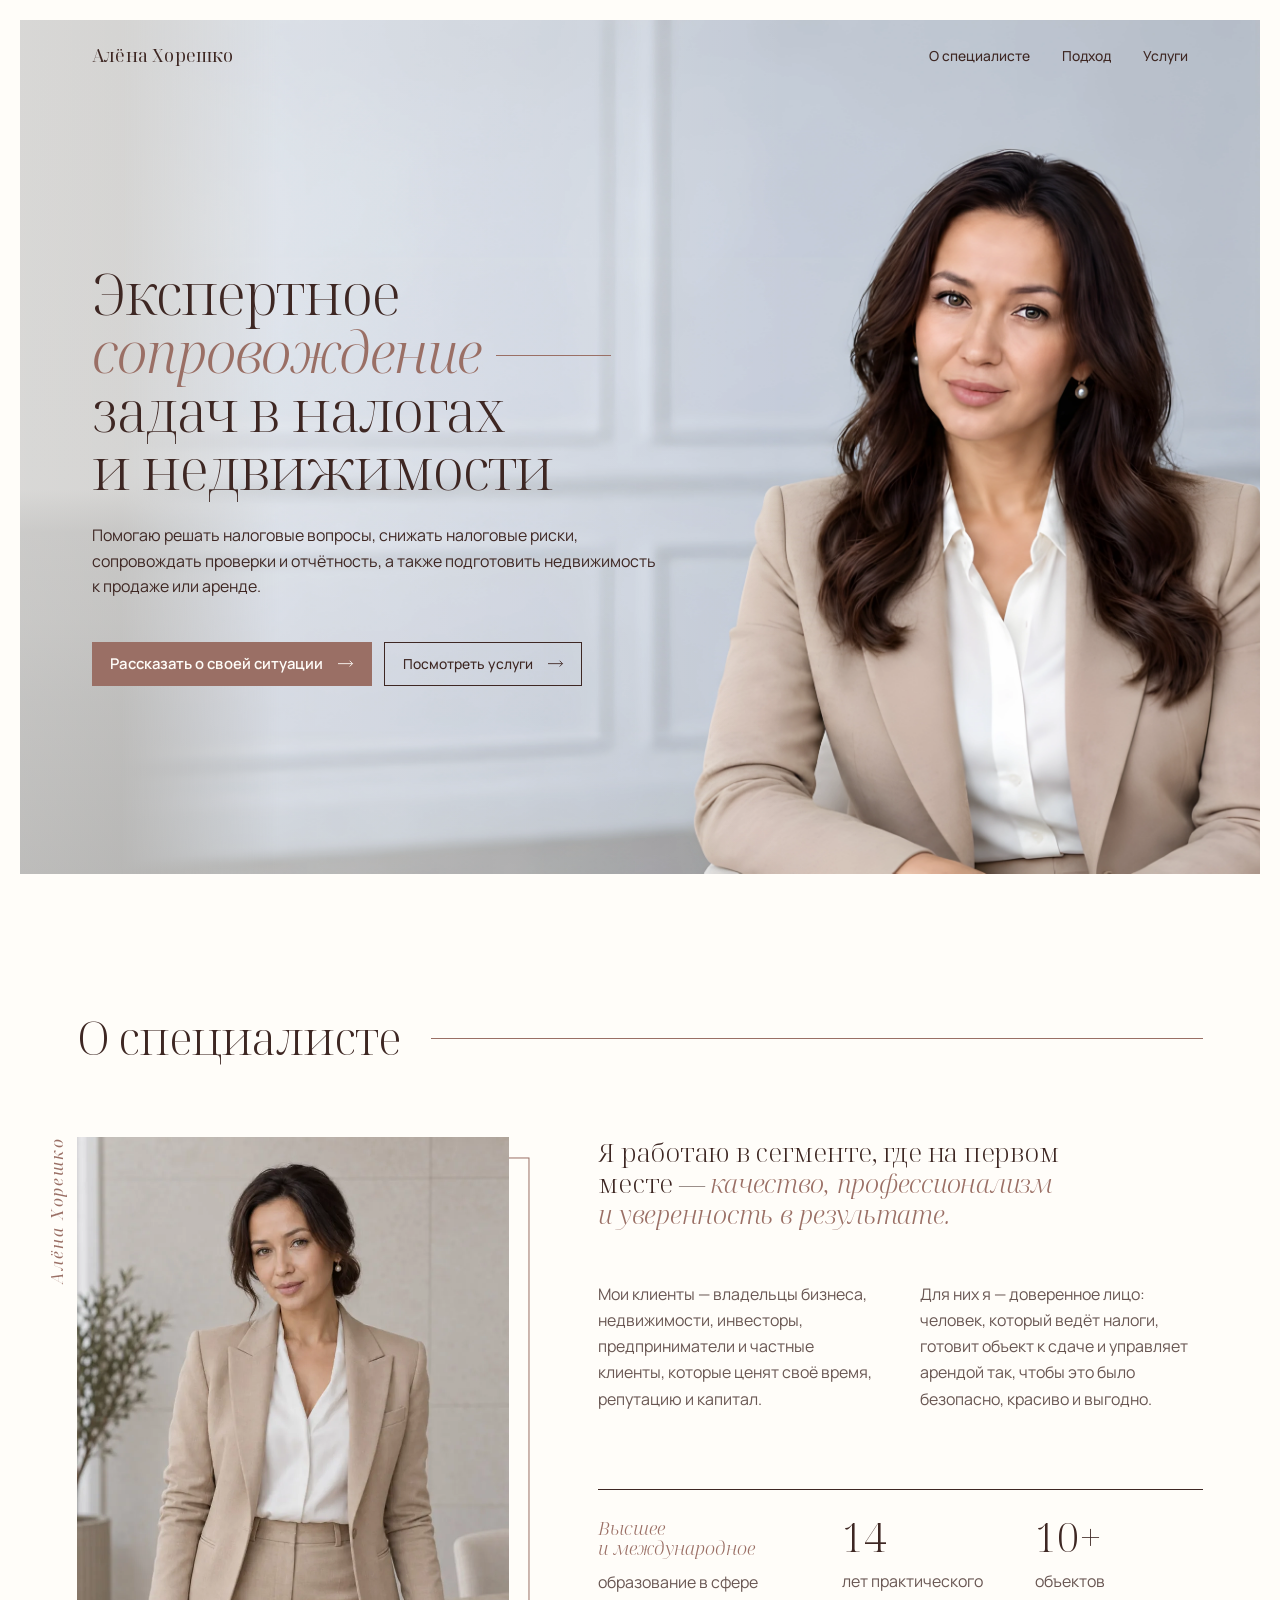
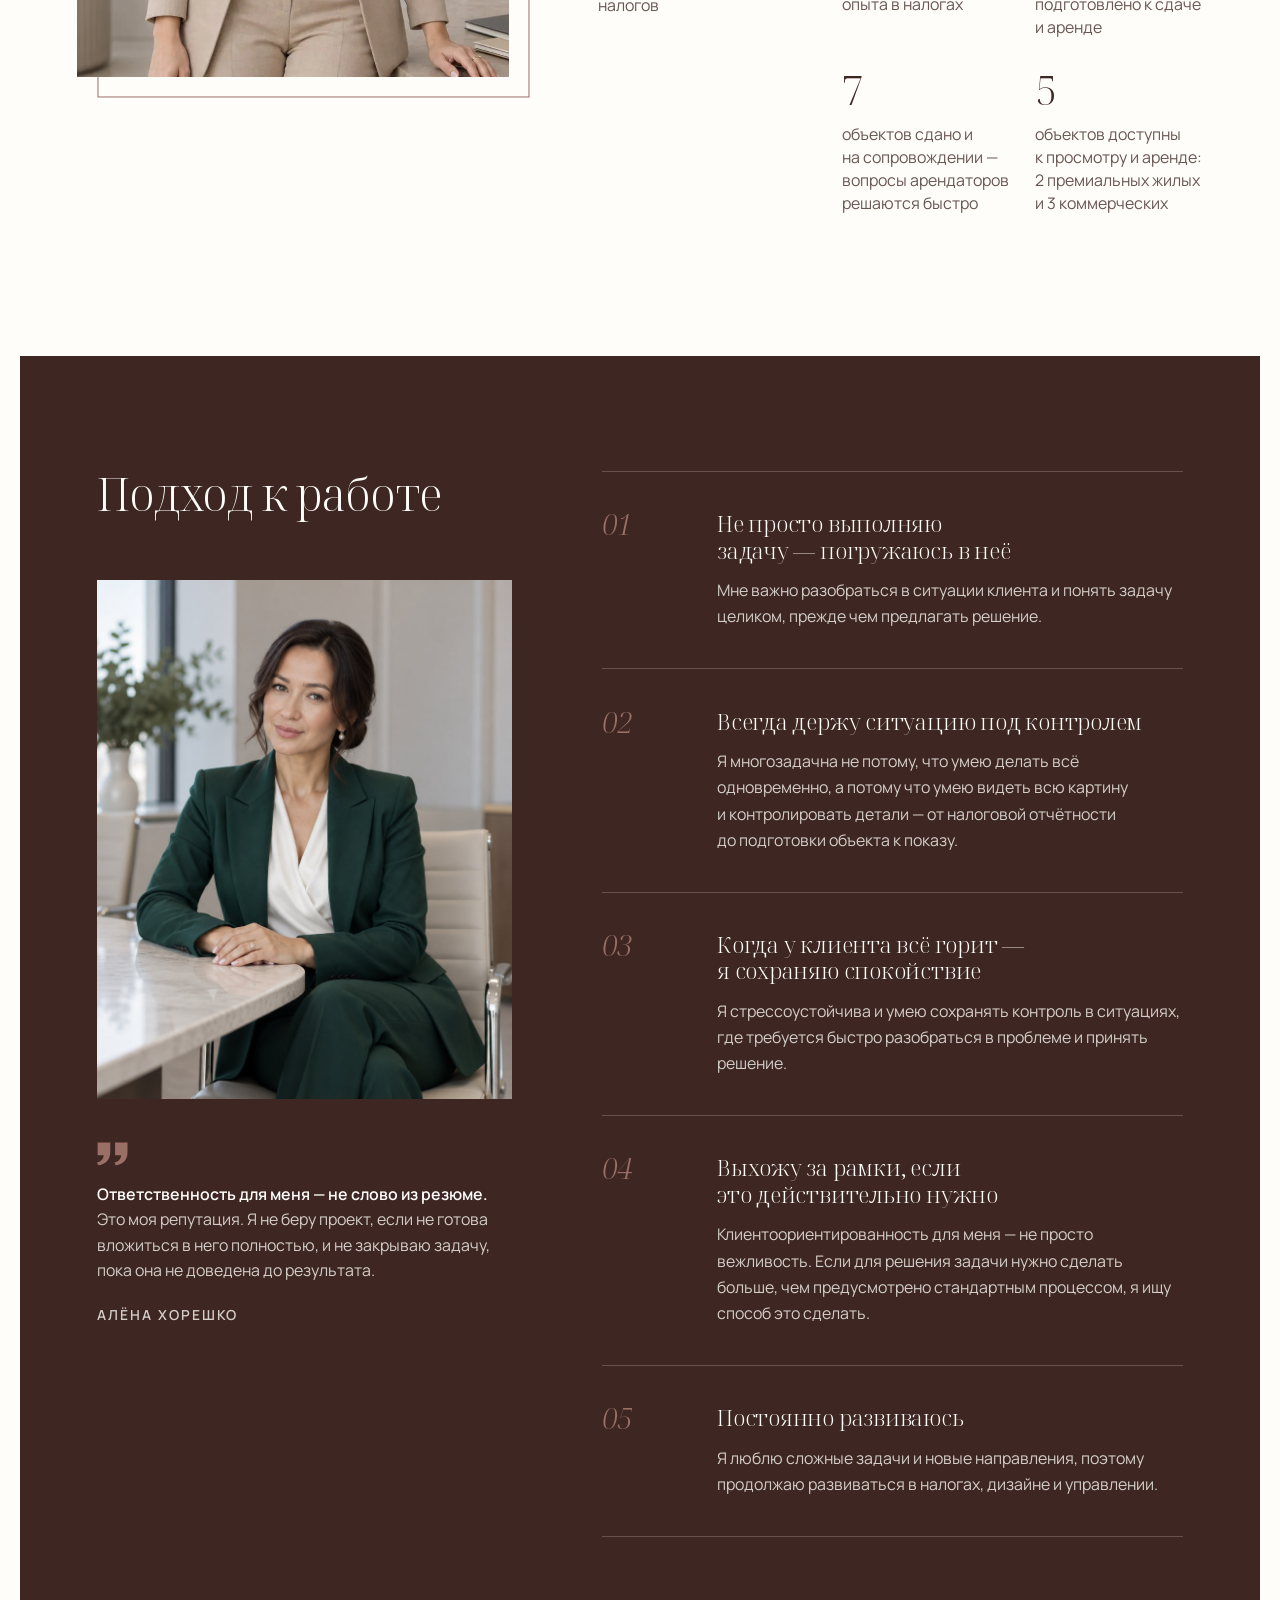
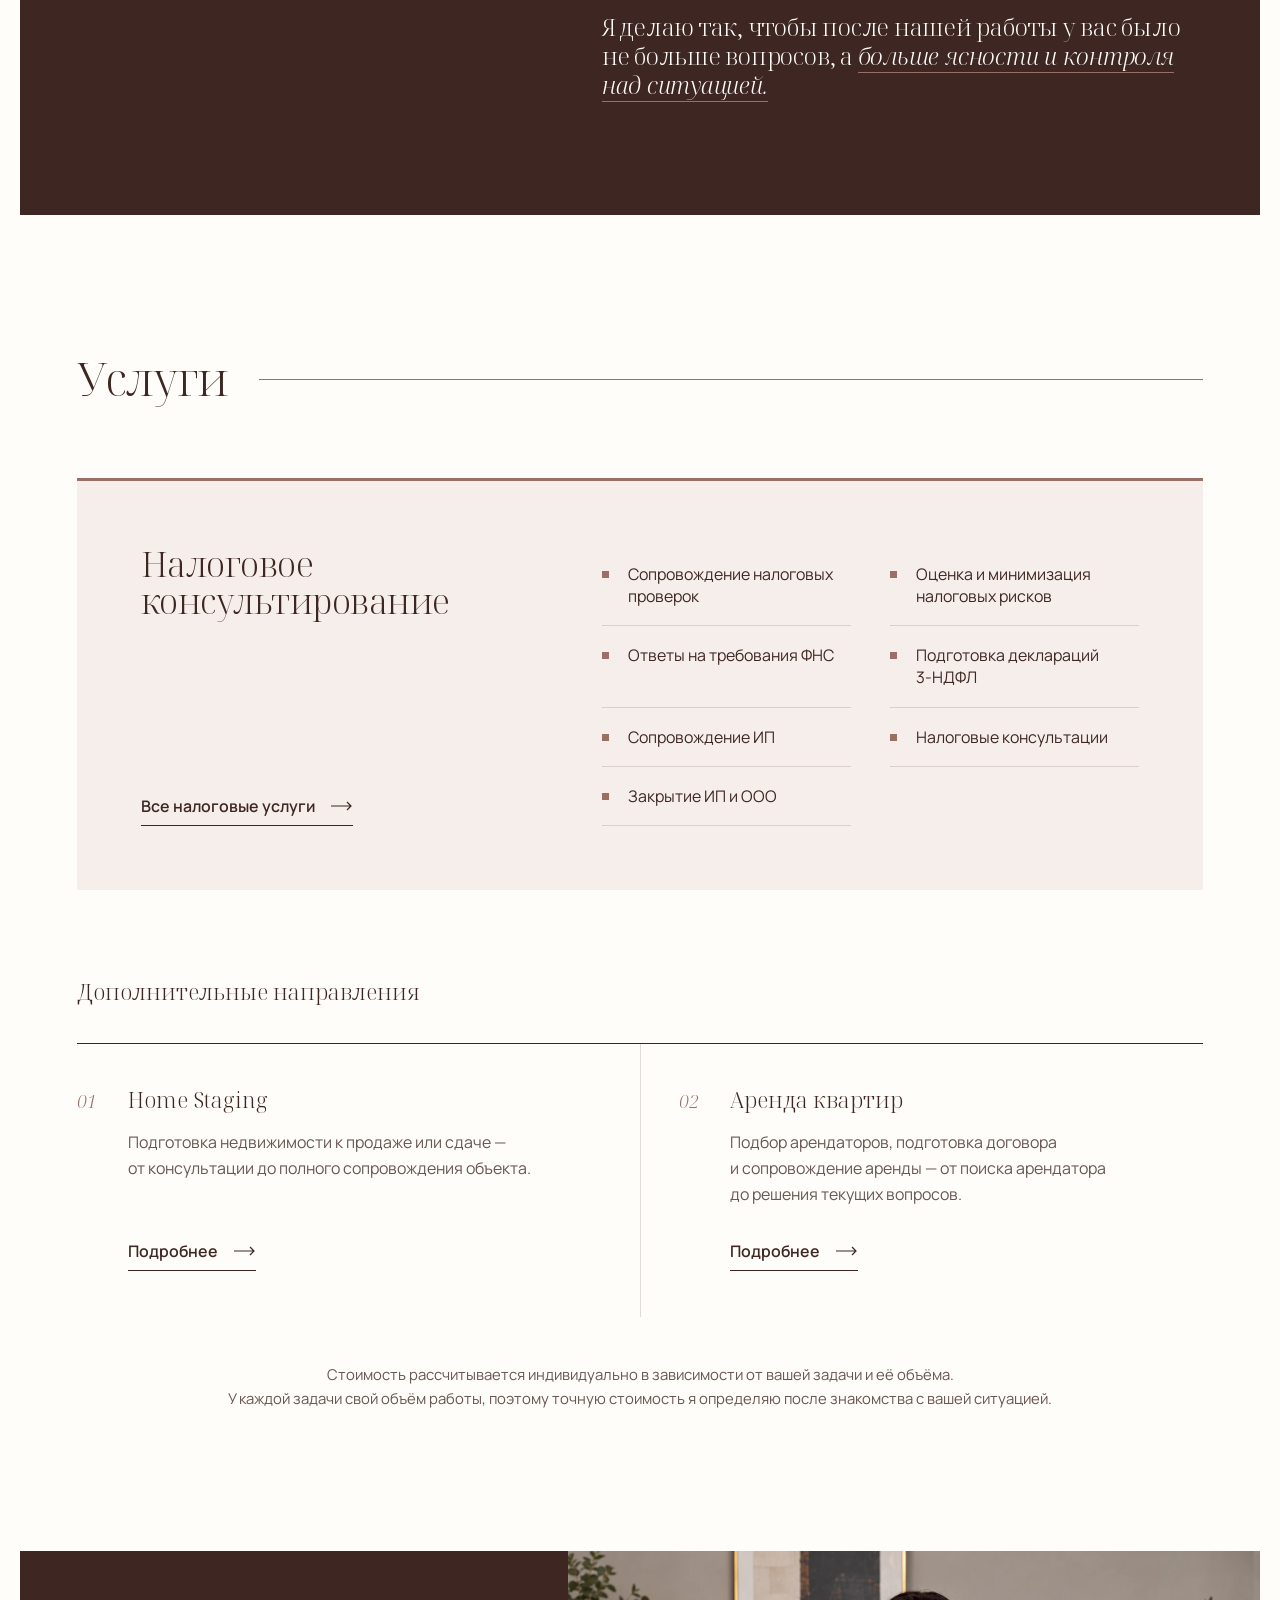
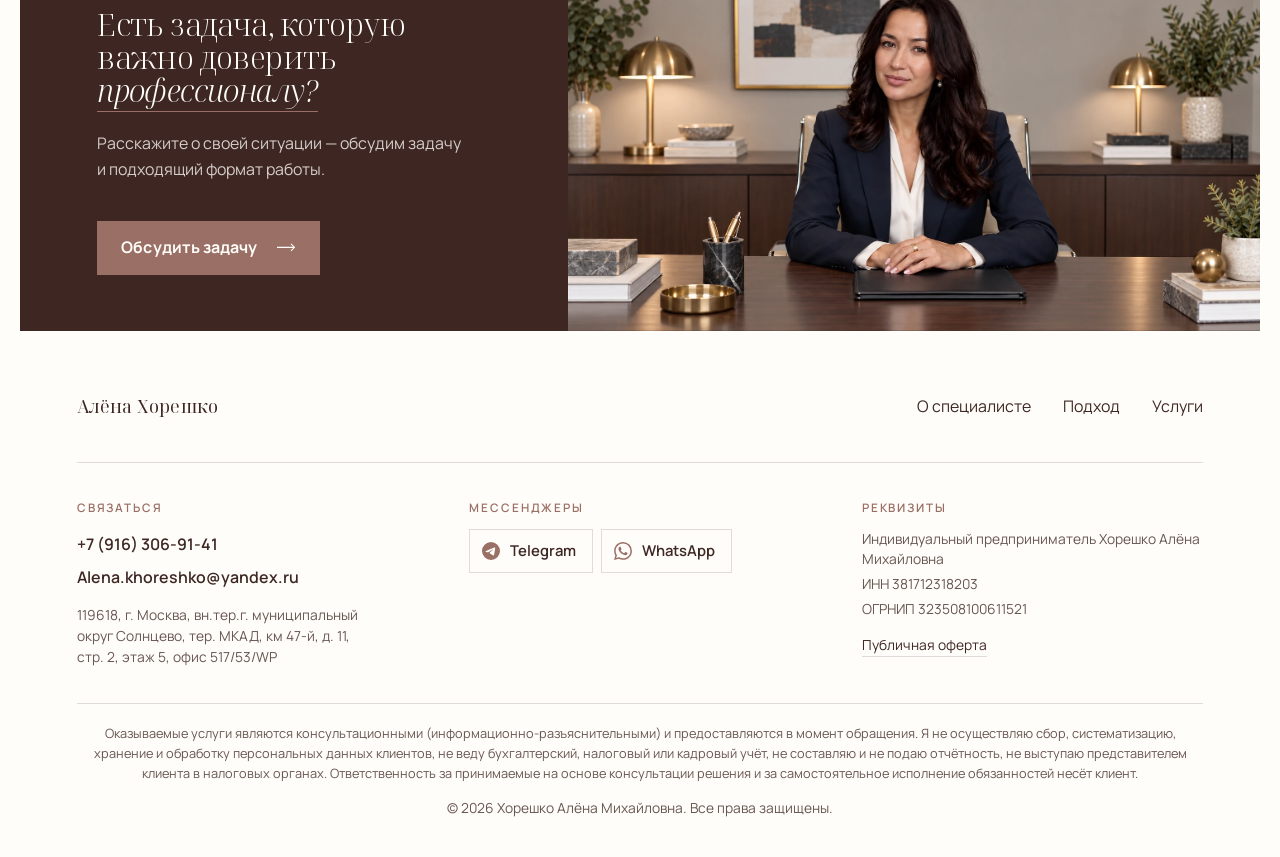
==== commit c9878cb9: "Текст 17px на компьютерах и ноутбуках, заголовки прежние" ====
--- a/index.html
+++ b/index.html
@@ -30,7 +30,7 @@
   <link rel="stylesheet" href="https://fonts.googleapis.com/css2?family=Manrope:wght@400;500;600;700&amp;family=Noto+Serif+Display:ital,wght@0,300;0,400;1,300;1,400&amp;display=swap">
 
 
-  <link rel="stylesheet" href="assets/css/style.css?v=20261001000314">
+  <link rel="stylesheet" href="assets/css/style.css?v=20261001000736">
 
   <script type="application/ld+json">
   {
@@ -376,6 +376,6 @@
     </div>
   </dialog>
 
-  <script src="assets/js/main.js?v=20261001000314" defer></script>
+  <script src="assets/js/main.js?v=20261001000736" defer></script>
 </body>
 </html>
--- a/assets/css/style.css
+++ b/assets/css/style.css
@@ -35,7 +35,8 @@
 /* ---------- reset ---------- */
 *, *::before, *::after { box-sizing: border-box; }
 html {
-  font-size: 96.875%;               /* 15.5px — базовый размер всего текста (заголовки блоков пересчитаны, их размер прежний) */
+  font-size: 106.25%;                /* 17px — базовый размер текста на компьютере; заголовки блоков не растут (--hk) */
+  --hk: .88235;
   -webkit-text-size-adjust: 100%;
   text-size-adjust: 100%;
   scroll-behavior: smooth;
@@ -165,7 +166,7 @@
 }
 .logo {
   font-family: var(--font-serif);
-  font-size: clamp(1.0282rem, 1.38vw, 1.2702rem);
+  font-size: clamp(calc(1.0625rem * var(--hk)), 1.38vw, calc(1.3125rem * var(--hk)));
   font-weight: 400;
   letter-spacing: .01em;
   text-decoration: none;
@@ -259,7 +260,7 @@
 .hero__title {
   font-family: var(--font-serif);
   font-weight: 300;
-  font-size: clamp(1.875rem, 3.45vw, 3.75rem);
+  font-size: clamp(calc(1.9375rem * var(--hk)), 3.45vw, calc(3.875rem * var(--hk)));
   line-height: 1.02;
   letter-spacing: -.02em;
   text-wrap: balance;
@@ -308,7 +309,7 @@
 .section-head__title {
   font-family: var(--font-serif);
   font-weight: 300;
-  font-size: clamp(1.6935rem, 3.53vw, 3.2057rem);
+  font-size: clamp(calc(1.7499rem * var(--hk)), 3.53vw, calc(3.3126rem * var(--hk)));
   line-height: 1;
   letter-spacing: -.02em;
 }
@@ -695,7 +696,7 @@
 .cta__title {
   font-family: var(--font-serif);
   font-weight: 300;
-  font-size: clamp(1.3912rem, 2.39vw, 2.2379rem);
+  font-size: clamp(calc(1.4376rem * var(--hk)), 2.39vw, calc(2.3125rem * var(--hk)));
   line-height: 1.08;
   letter-spacing: -.02em;
   text-wrap: balance;
@@ -815,7 +816,7 @@
 .page-hero__title {
   font-family: var(--font-serif);
   font-weight: 300;
-  font-size: clamp(1.5121rem, 3.25vw, 3.4475rem);
+  font-size: clamp(calc(1.5625rem * var(--hk)), 3.25vw, calc(3.5624rem * var(--hk)));
   overflow-wrap: break-word;
   hyphens: auto;
   line-height: 1;
@@ -1002,7 +1003,7 @@
   object-fit: cover;
   object-position: 50% 20%;
 }
-.exp--photo .exp__title { font-size: clamp(1.3912rem, 2.39vw, 2.0565rem); }
+.exp--photo .exp__title { font-size: clamp(calc(1.4376rem * var(--hk)), 2.39vw, calc(2.1251rem * var(--hk))); }
 .exp--photo .exp__list {
   grid-template-columns: repeat(3, minmax(0, 1fr));
   column-gap: clamp(20px, 3vw, 48px);
@@ -1034,7 +1035,7 @@
 .exp__title {
   font-family: var(--font-serif);
   font-weight: 300;
-  font-size: clamp(1.2097rem, 1.98vw, 1.6935rem);
+  font-size: clamp(calc(1.25rem * var(--hk)), 1.98vw, calc(1.7499rem * var(--hk)));
   line-height: 1.1;
 }
 .exp__list {
@@ -1304,7 +1305,7 @@
     padding-bottom: max(40px, 3vw);
     padding-left: max(20px, 5.6vw);
   }
-  .hero__title { font-size: max(2.1774rem, 4.4vw); line-height: 1.04; }   /* на 1919px ≈ 84px, как исходный десктоп */
+  .hero__title { font-size: max(calc(2.25rem * var(--hk)), 4.4vw); line-height: 1.04; }   /* на 1919px ≈ 84px, как исходный десктоп */
   .hero__accent::after { width: max(48px, 9vw); }
   .hero__lead { max-width: 36em; font-size: max(.9375rem, 1.04vw); margin-top: 1.9vw; }
   .hero__actions { margin-top: 3.3vw; gap: max(12px, .85vw); }
@@ -1319,7 +1320,7 @@
   .hero .btn__icon { width: max(16px, 1.15vw); }
   /* шапка главной: логотип и меню в тех же полях, что и текст первого экрана */
   body:not(.page-service) .site-header { --px: max(20px, 5.6vw); }
-  body:not(.page-service) .logo { font-size: max(1.0282rem, 1.25vw); }
+  body:not(.page-service) .logo { font-size: max(calc(1.0625rem * var(--hk)), 1.25vw); }
   body:not(.page-service) .site-nav__link { font-size: max(.8125rem, .8vw); }
   body:not(.page-service) .site-nav__list { gap: max(20px, 2.5vw); }
 }
@@ -1365,7 +1366,7 @@
 }
 
 @media (max-width: 1199px) {
-  html { font-size: 90.625%; }                /* планшет: 14.5px */
+  html { font-size: 90.625%; --hk: .96552; }  /* планшет: 14.5px */
   /* узкий десктоп и планшет: чуть плотнее вуаль под текстом */
   .hero::after {
     background: linear-gradient(90deg, rgba(255, 253, 249, .55) 0%, rgba(255, 253, 249, .3) 45%, rgba(255, 253, 249, 0) 66%);
@@ -1479,7 +1480,7 @@
   .page-hero__photo,
   .exp__photo { max-width: 420px; }
   .approach__aside > .quote { position: static; max-width: 440px; }
-  html { font-size: 90.625%; }                /* телефон: 14.5px */
+  html { font-size: 90.625%; --hk: .96552; }  /* телефон: 14.5px */
   /* телефон: компактнее по вертикали */
   :root { --section-gap: 64px; }
   .section { padding-top: var(--section-gap); }
@@ -1532,9 +1533,9 @@
   }
   .hero__content { width: 100%; padding: min(82vw, 420px) var(--pad) 24px; color: var(--bg); }
   .hero__lead { max-width: none; color: var(--bg); }
-  .hero__title { color: var(--bg); font-size: clamp(1.2702rem, 6.4vw, 1.996rem); }
+  .hero__title { color: var(--bg); font-size: clamp(calc(1.3125rem * var(--hk)), 6.4vw, calc(2.0625rem * var(--hk))); }
   .hero__accent { color: #D8ADA3; text-shadow: none; }
-  .section-head__title { font-size: clamp(1.2097rem, 5.9vw, 1.5121rem); min-width: 0; }
+  .section-head__title { font-size: clamp(calc(1.25rem * var(--hk)), 5.9vw, calc(1.5625rem * var(--hk))); min-width: 0; }
   .hero__accent::after { display: none; }
   .hero__actions { flex-direction: column; align-items: stretch; }
   .btn { width: 100%; gap: 12px; padding: 11px 18px; font-size: .9375rem; }
@@ -1750,7 +1751,7 @@
   margin-top: 10px;
   font-family: var(--font-serif);
   font-weight: 300;
-  font-size: clamp(1.5725rem, 3vw, 2.0565rem);
+  font-size: clamp(calc(1.6249rem * var(--hk)), 3vw, calc(2.1251rem * var(--hk)));
   line-height: 1.1;
   letter-spacing: -.02em;
 }
@@ -2014,18 +2015,18 @@
 
 /* планшет и ноутбук (768–1919): весь текст чуть крупнее; телефон и ≥1920 не меняются */
 @media (min-width: 1200px) and (max-width: 1919px) {
-  html { font-size: 106.5625%; }             /* 17.05px */
+  html { font-size: 106.25%; --hk: .97059; }  /* 17px */
 }
 @media (min-width: 768px) and (max-width: 1199px) {
-  html { font-size: 100.1042%; }             /* 16px */
+  html { font-size: 100%; --hk: .96875; }     /* 16px */
 }
 /* ноутбуки с масштабом Windows 125% / 150% (экран 1920 → в браузере 1536 / 1280px):
    текст физически такого же размера, как на мониторе 1920 при 100%. Retina-экраны Mac (200%) не затрагиваются */
 @media (min-width: 1200px) and (max-width: 1919px) and (min-resolution: 1.2dppx) and (max-resolution: 1.4dppx) {
-  html { font-size: 77.5%; }                 /* 12.4px × 1.25 = 15.5 физических px */
+  html { font-size: 85%; --hk: .88235; }      /* 13.6px × 1.25 = 17 физических px */
 }
 @media (min-width: 1200px) and (max-width: 1919px) and (min-resolution: 1.45dppx) and (max-resolution: 1.7dppx) {
-  html { font-size: 64.5833%; }              /* 10.3px × 1.5 = 15.5 физических px */
+  html { font-size: 70.8333%; --hk: .88235; } /* 11.33px × 1.5 = 17 физических px */
 }
 /* блок «Опыт» на планшете: длинные слова («международное», «подготовлено») помещаются в колонку */
 @media (min-width: 768px) and (max-width: 1199px) {
@@ -2130,7 +2131,7 @@
   margin-top: 12px;
   font-family: var(--font-serif);
   font-weight: 300;
-  font-size: clamp(1.9355rem, 4vw, 3.1452rem);
+  font-size: clamp(calc(2rem * var(--hk)), 4vw, calc(3.25rem * var(--hk)));
   line-height: 1.05;
   letter-spacing: -.02em;
 }
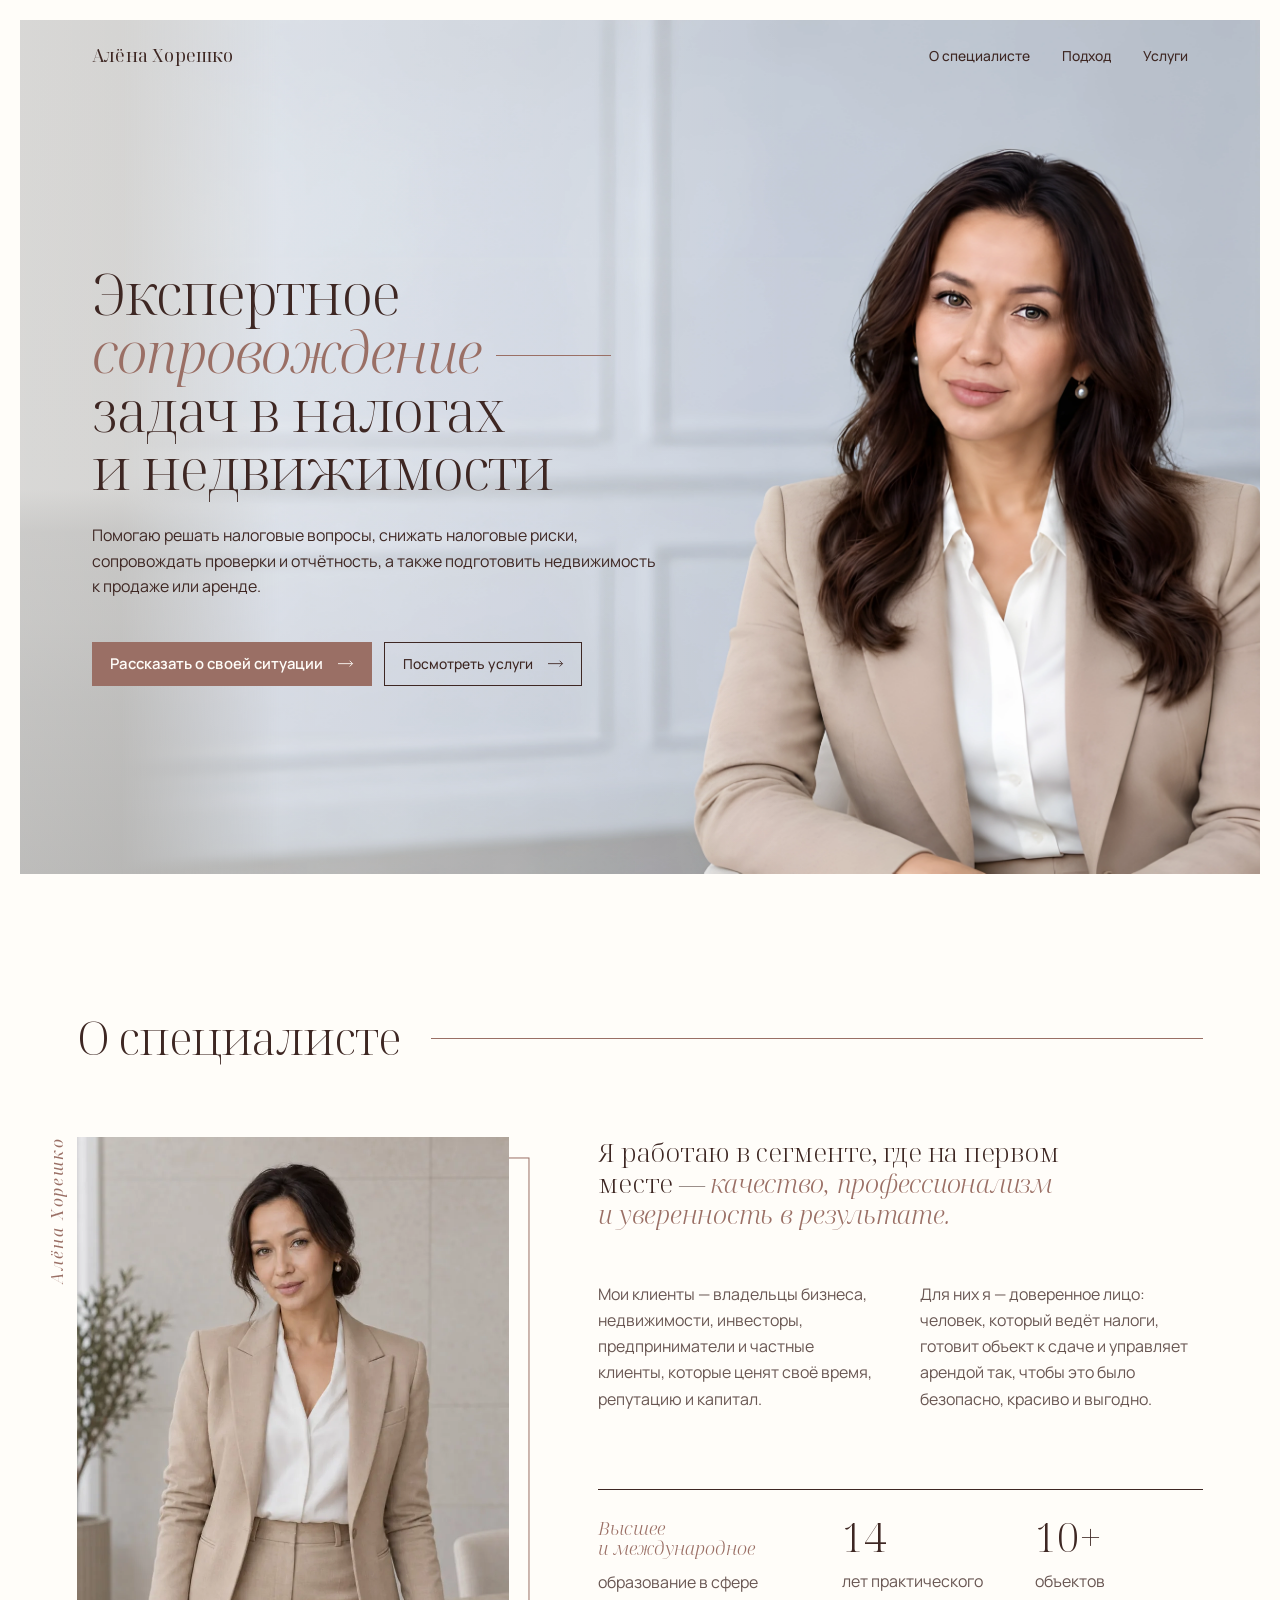
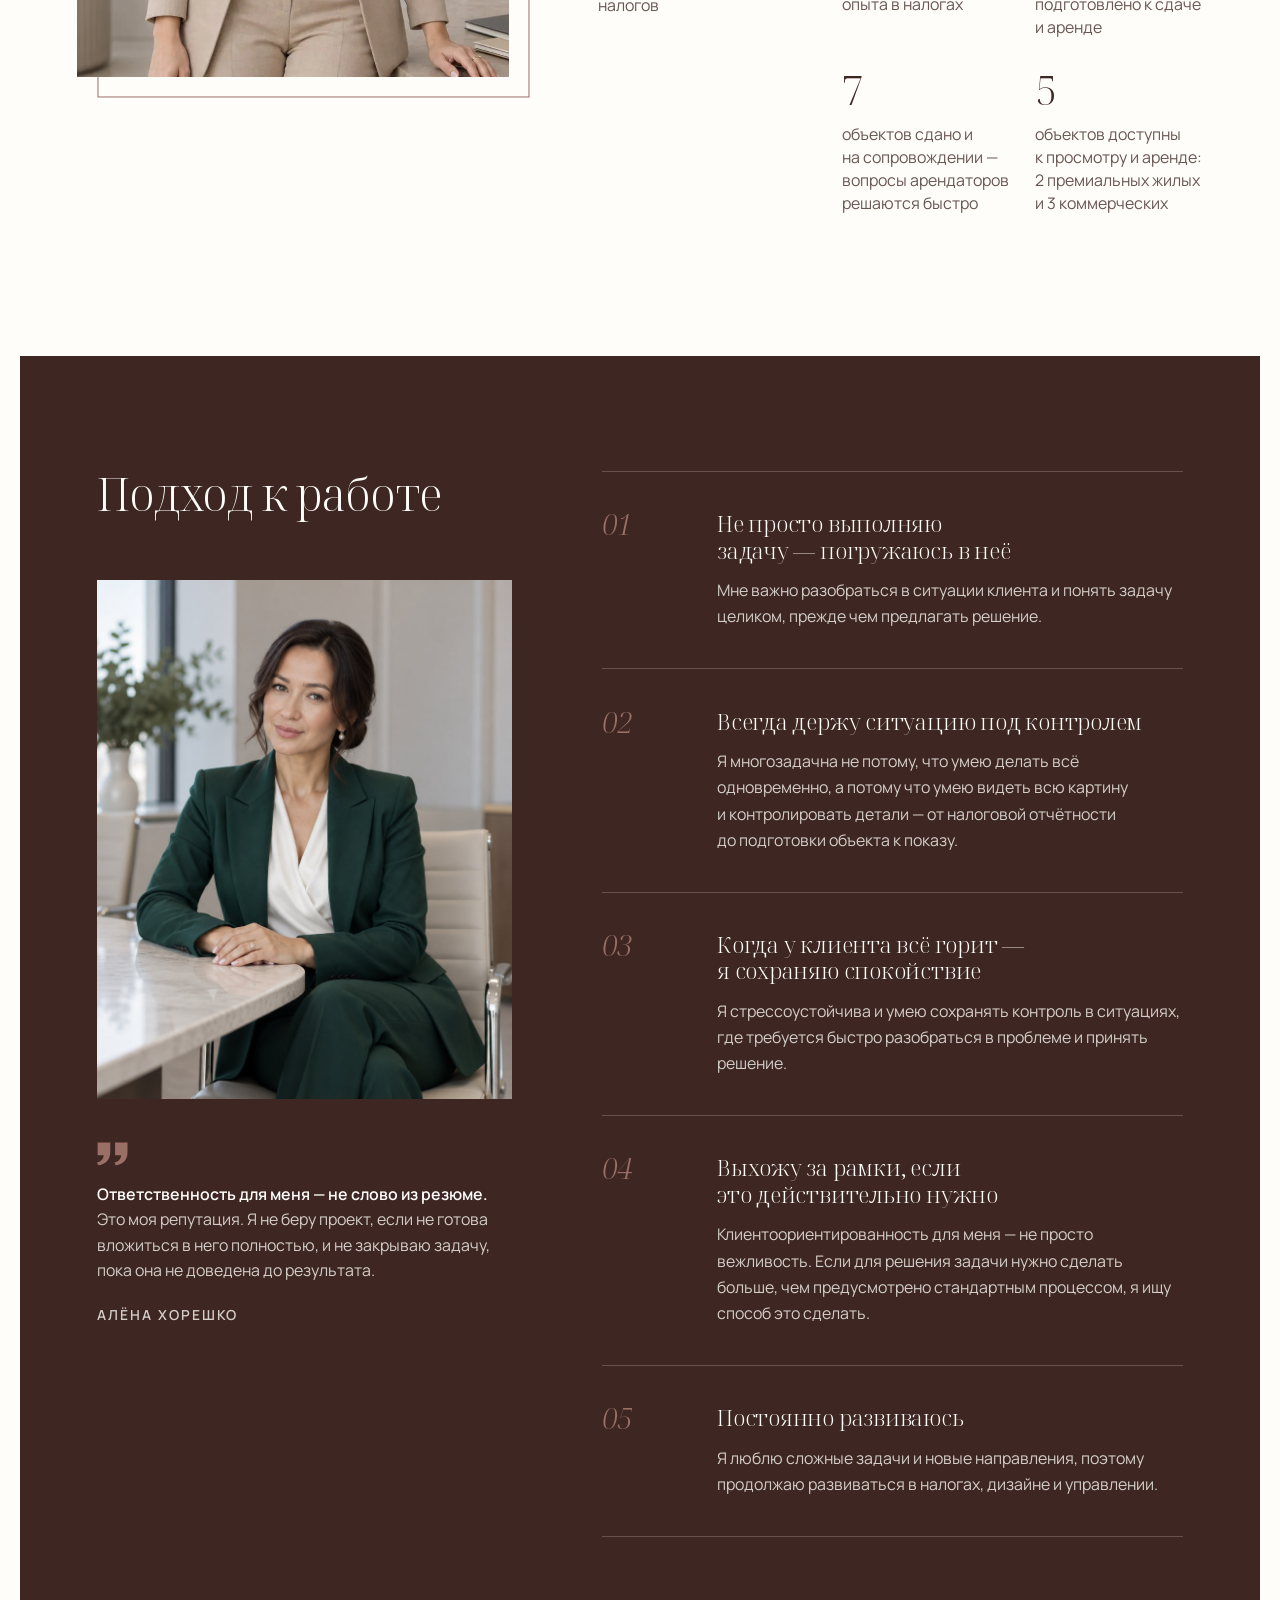
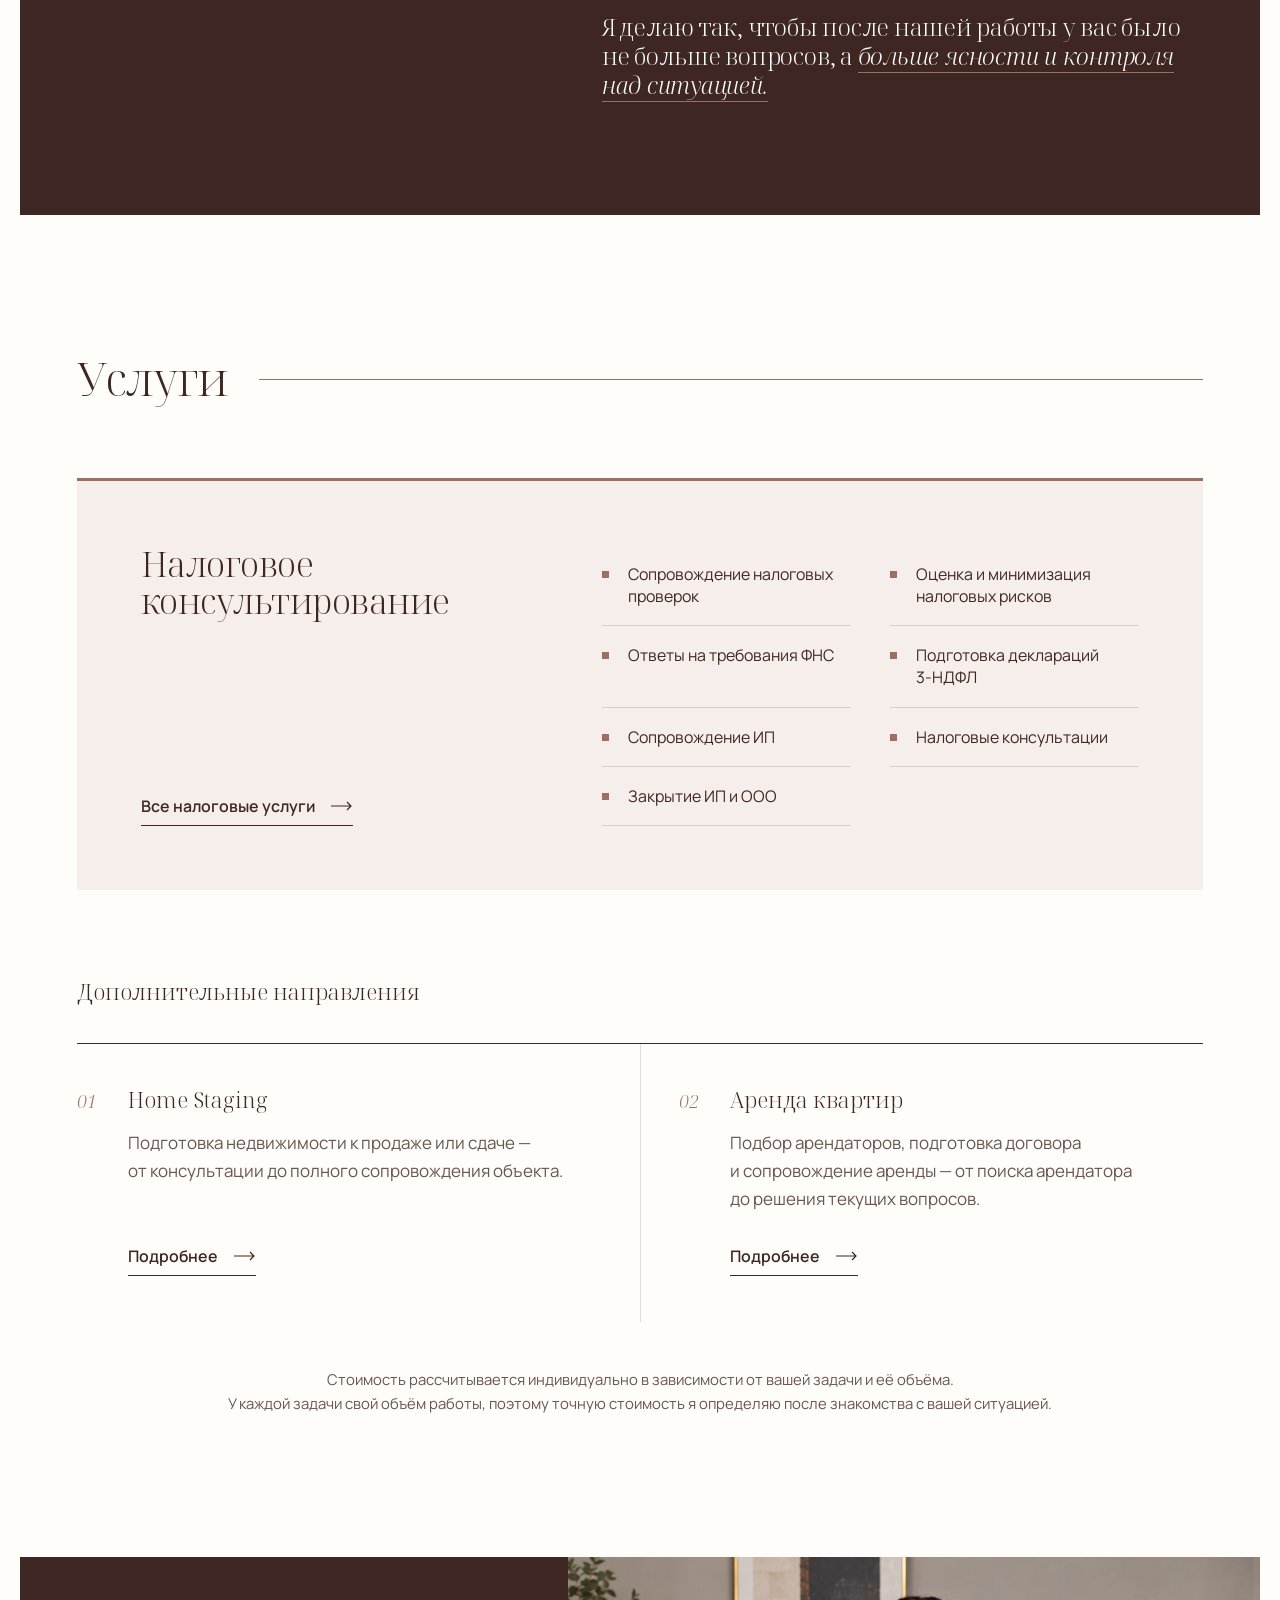
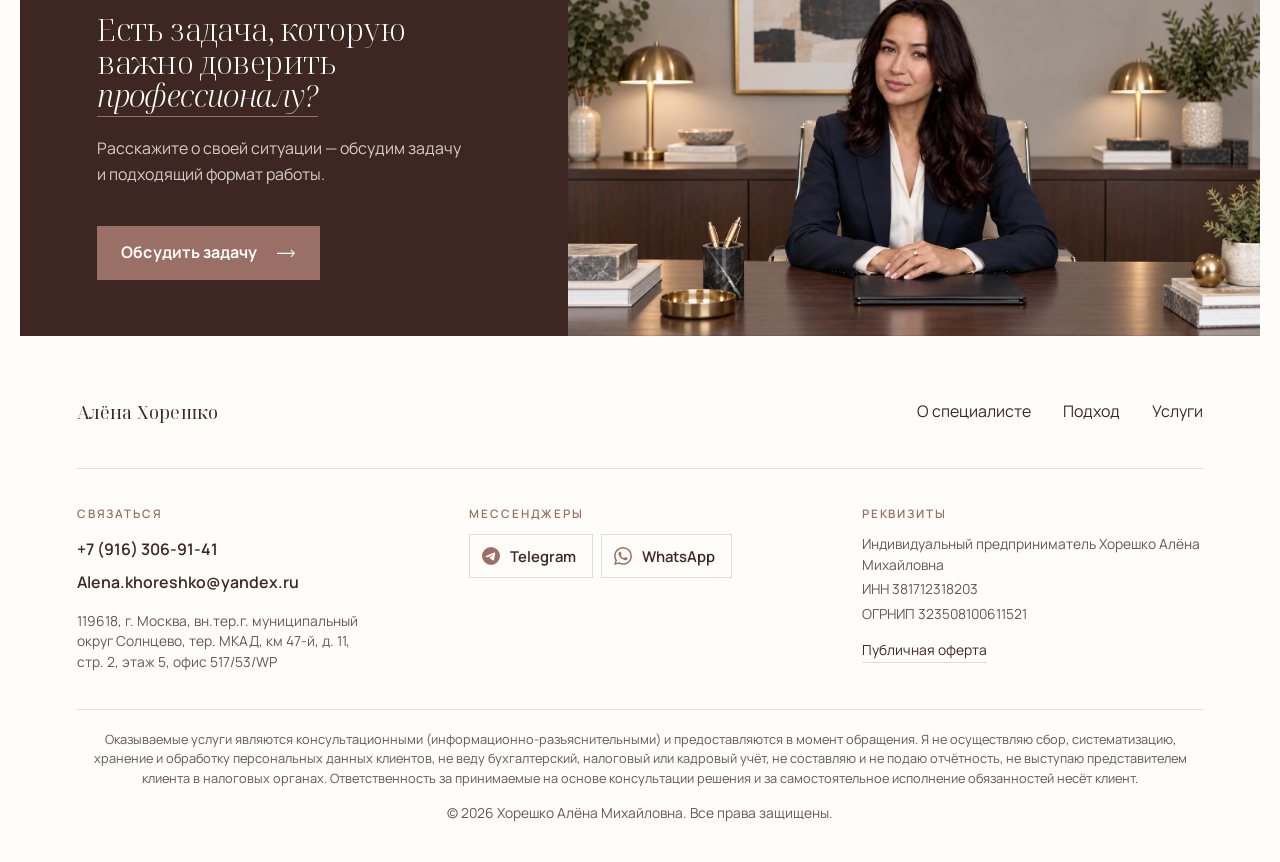
==== commit c17fa2f8: "17px: перечни услуг, карточки направлений, описания кейсов" ====
--- a/index.html
+++ b/index.html
@@ -30,7 +30,7 @@
   <link rel="stylesheet" href="https://fonts.googleapis.com/css2?family=Manrope:wght@400;500;600;700&amp;family=Noto+Serif+Display:ital,wght@0,300;0,400;1,300;1,400&amp;display=swap">
 
 
-  <link rel="stylesheet" href="assets/css/style.css?v=20261001000736">
+  <link rel="stylesheet" href="assets/css/style.css?v=20261001001713">
 
   <script type="application/ld+json">
   {
@@ -376,6 +376,6 @@
     </div>
   </dialog>
 
-  <script src="assets/js/main.js?v=20261001000736" defer></script>
+  <script src="assets/js/main.js?v=20261001001713" defer></script>
 </body>
 </html>
--- a/assets/css/style.css
+++ b/assets/css/style.css
@@ -2167,6 +2167,14 @@
   .site-footer__top { grid-template-columns: max-content minmax(0, 1fr); }
 }
 
+/* компьютеры и ноутбуки: описания и перечни услуг — 17px
+   (1rem = базе 17px; на ноутбуках с масштабом Windows — 17 физических px) */
+@media (min-width: 1200px) {
+  .price-table th[scope="row"],
+  .service-card__text,
+  .hs-case__body { font-size: 1rem; }
+}
+
 @media print {
   .site-header, .hero__actions, .cta .btn { display: none; }
   .approach__inner, .cta, .result-card--wide { background: none; color: var(--main); }
